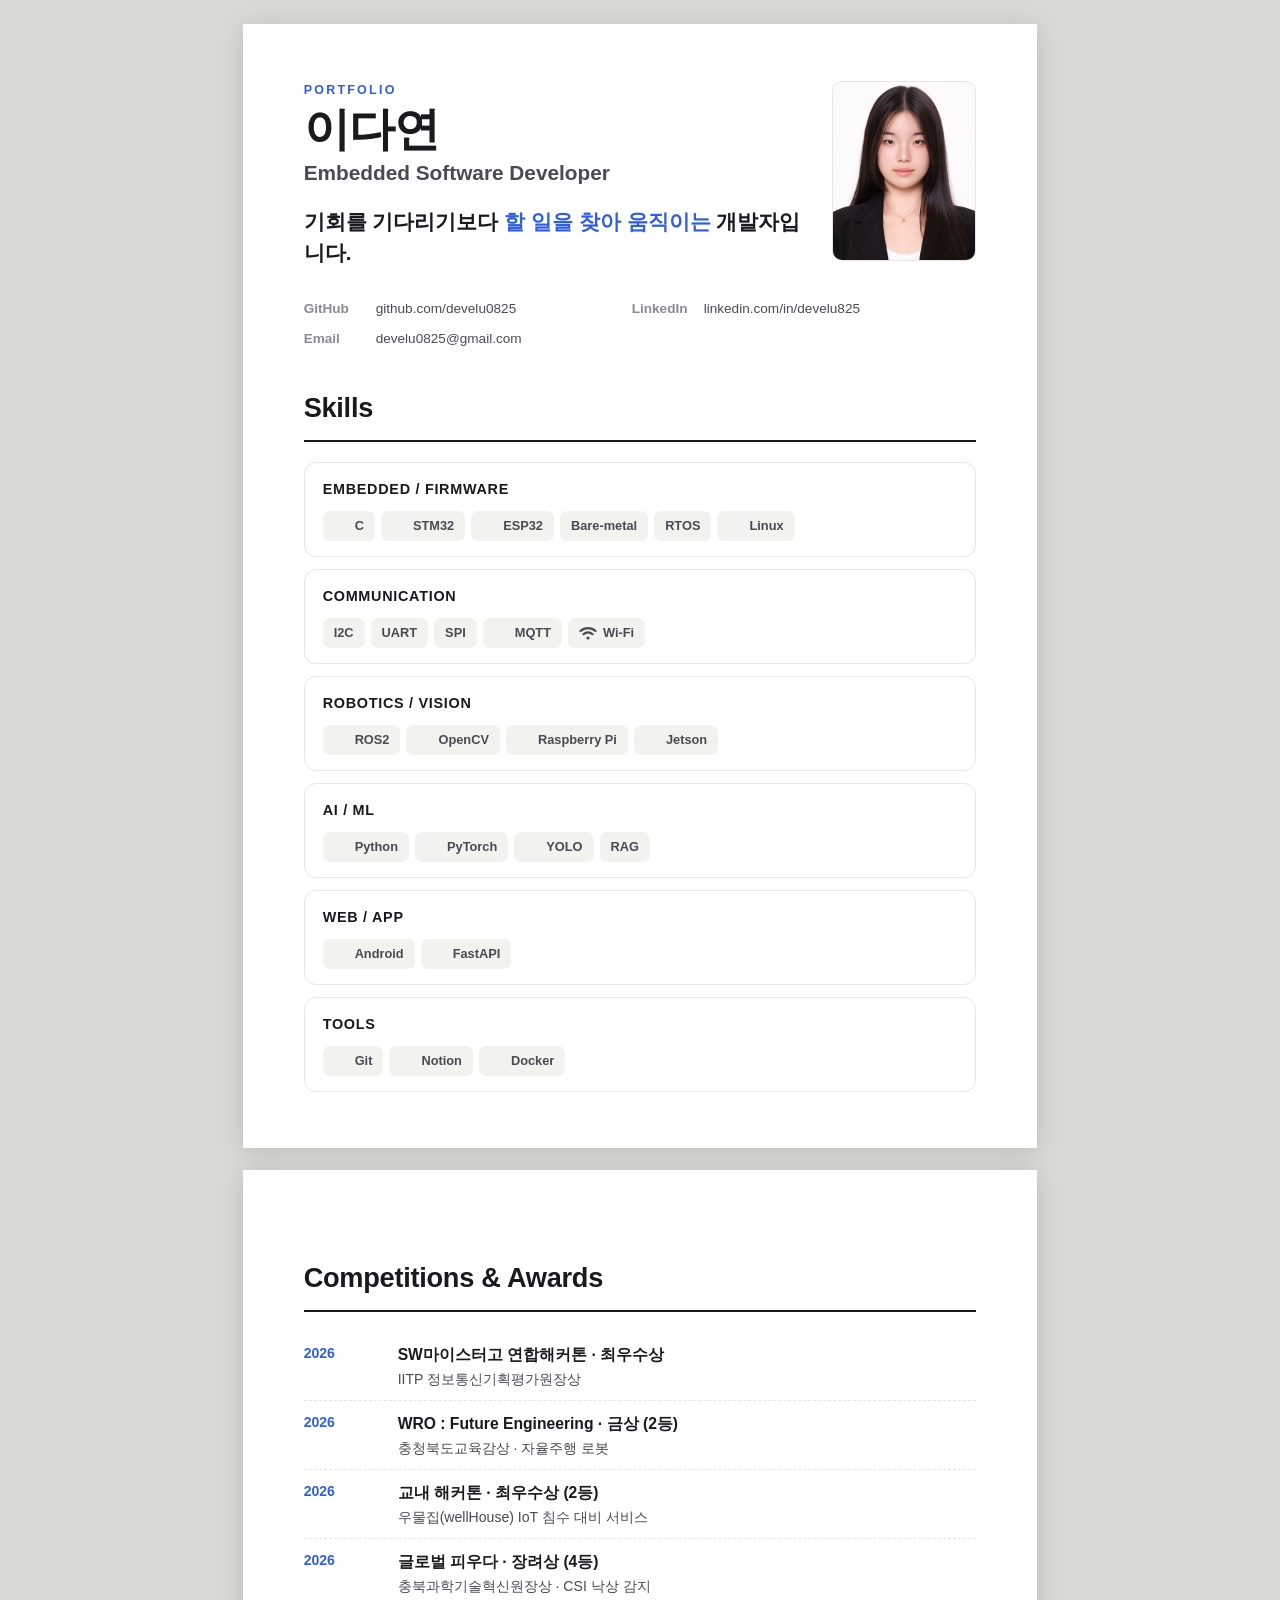
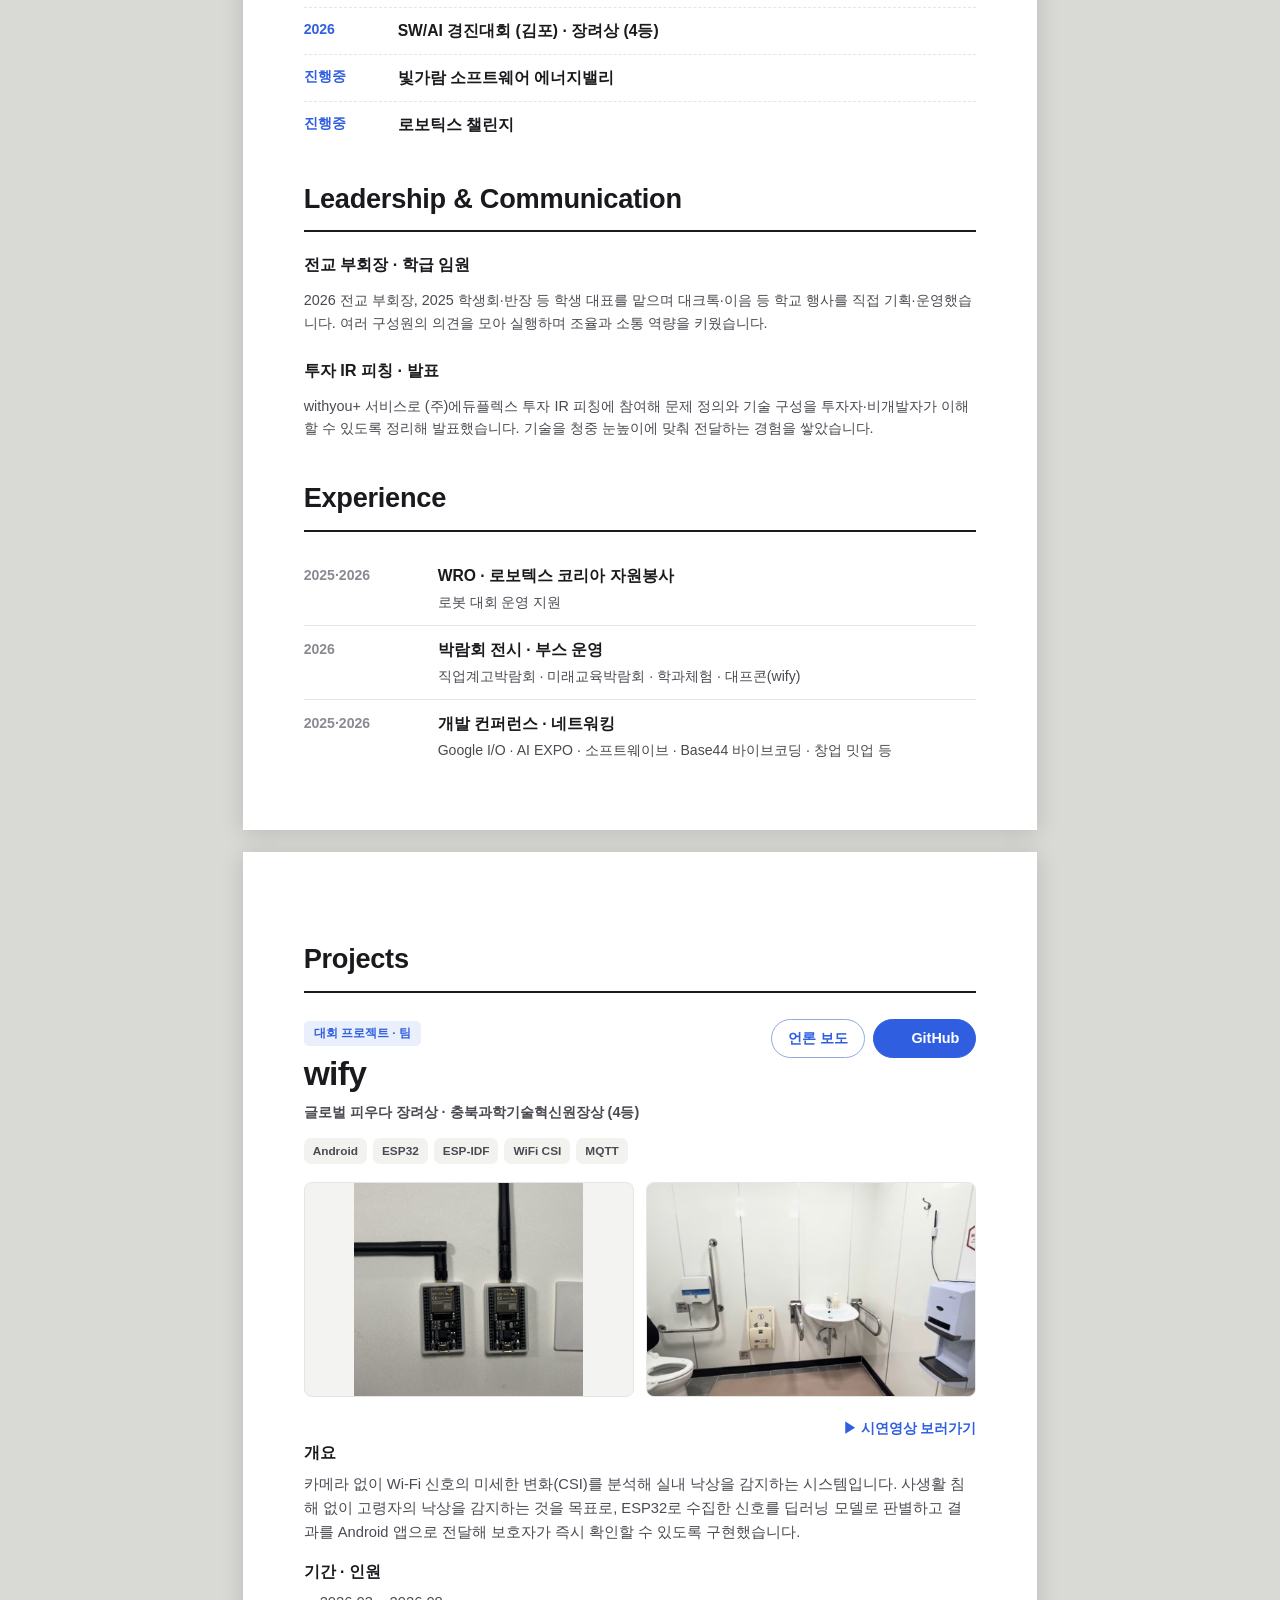
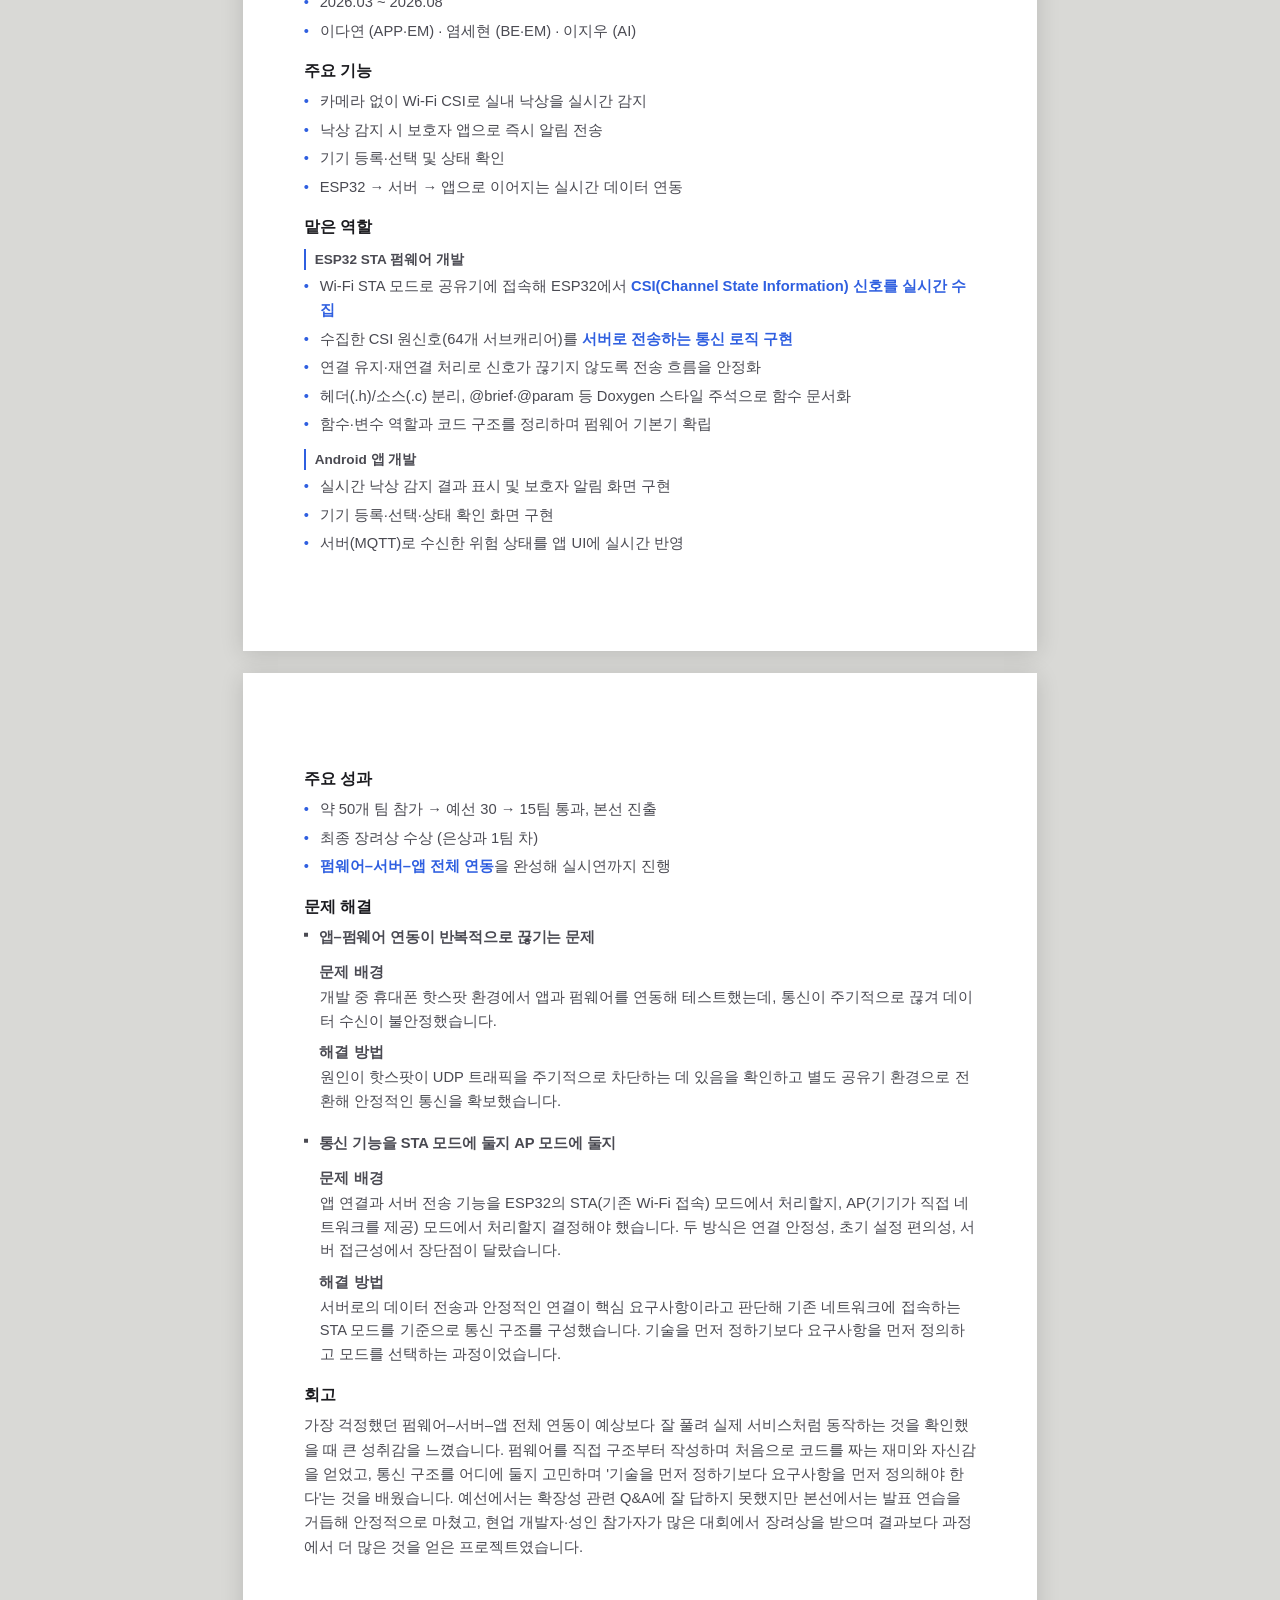
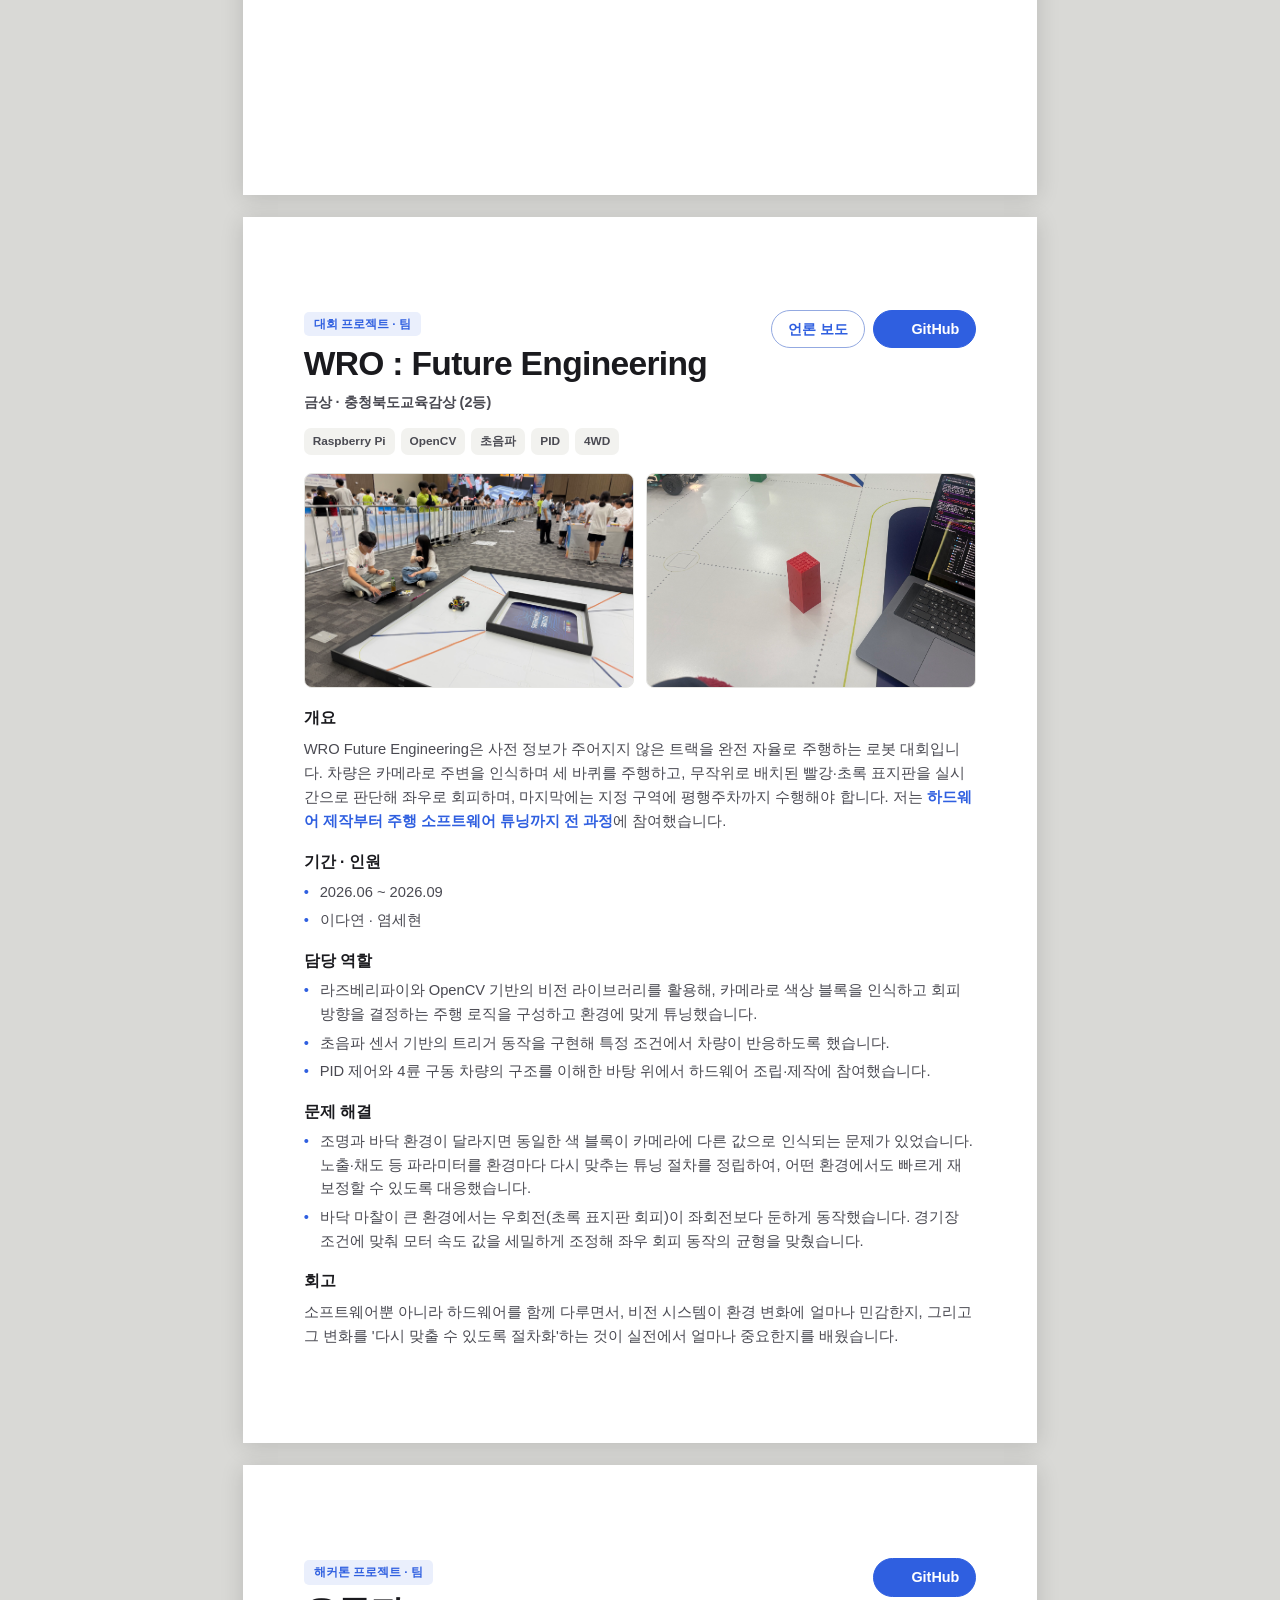
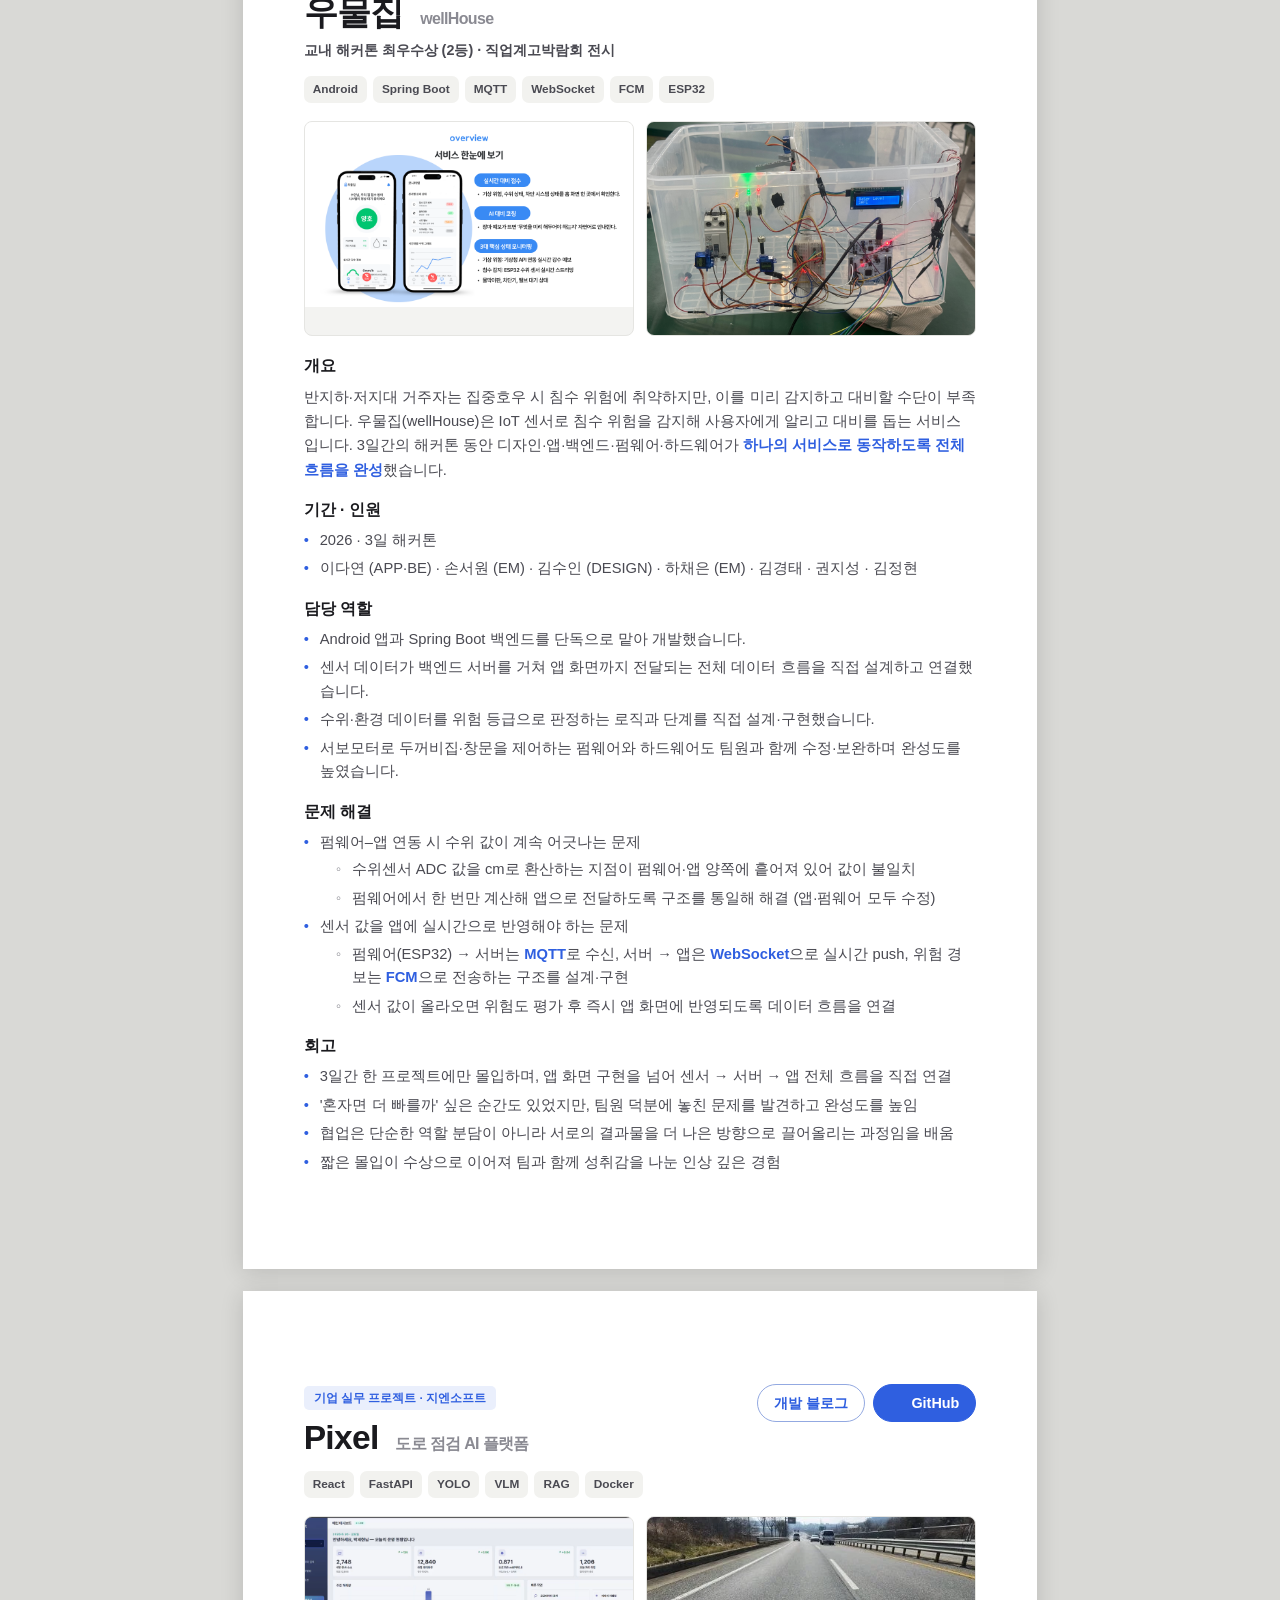
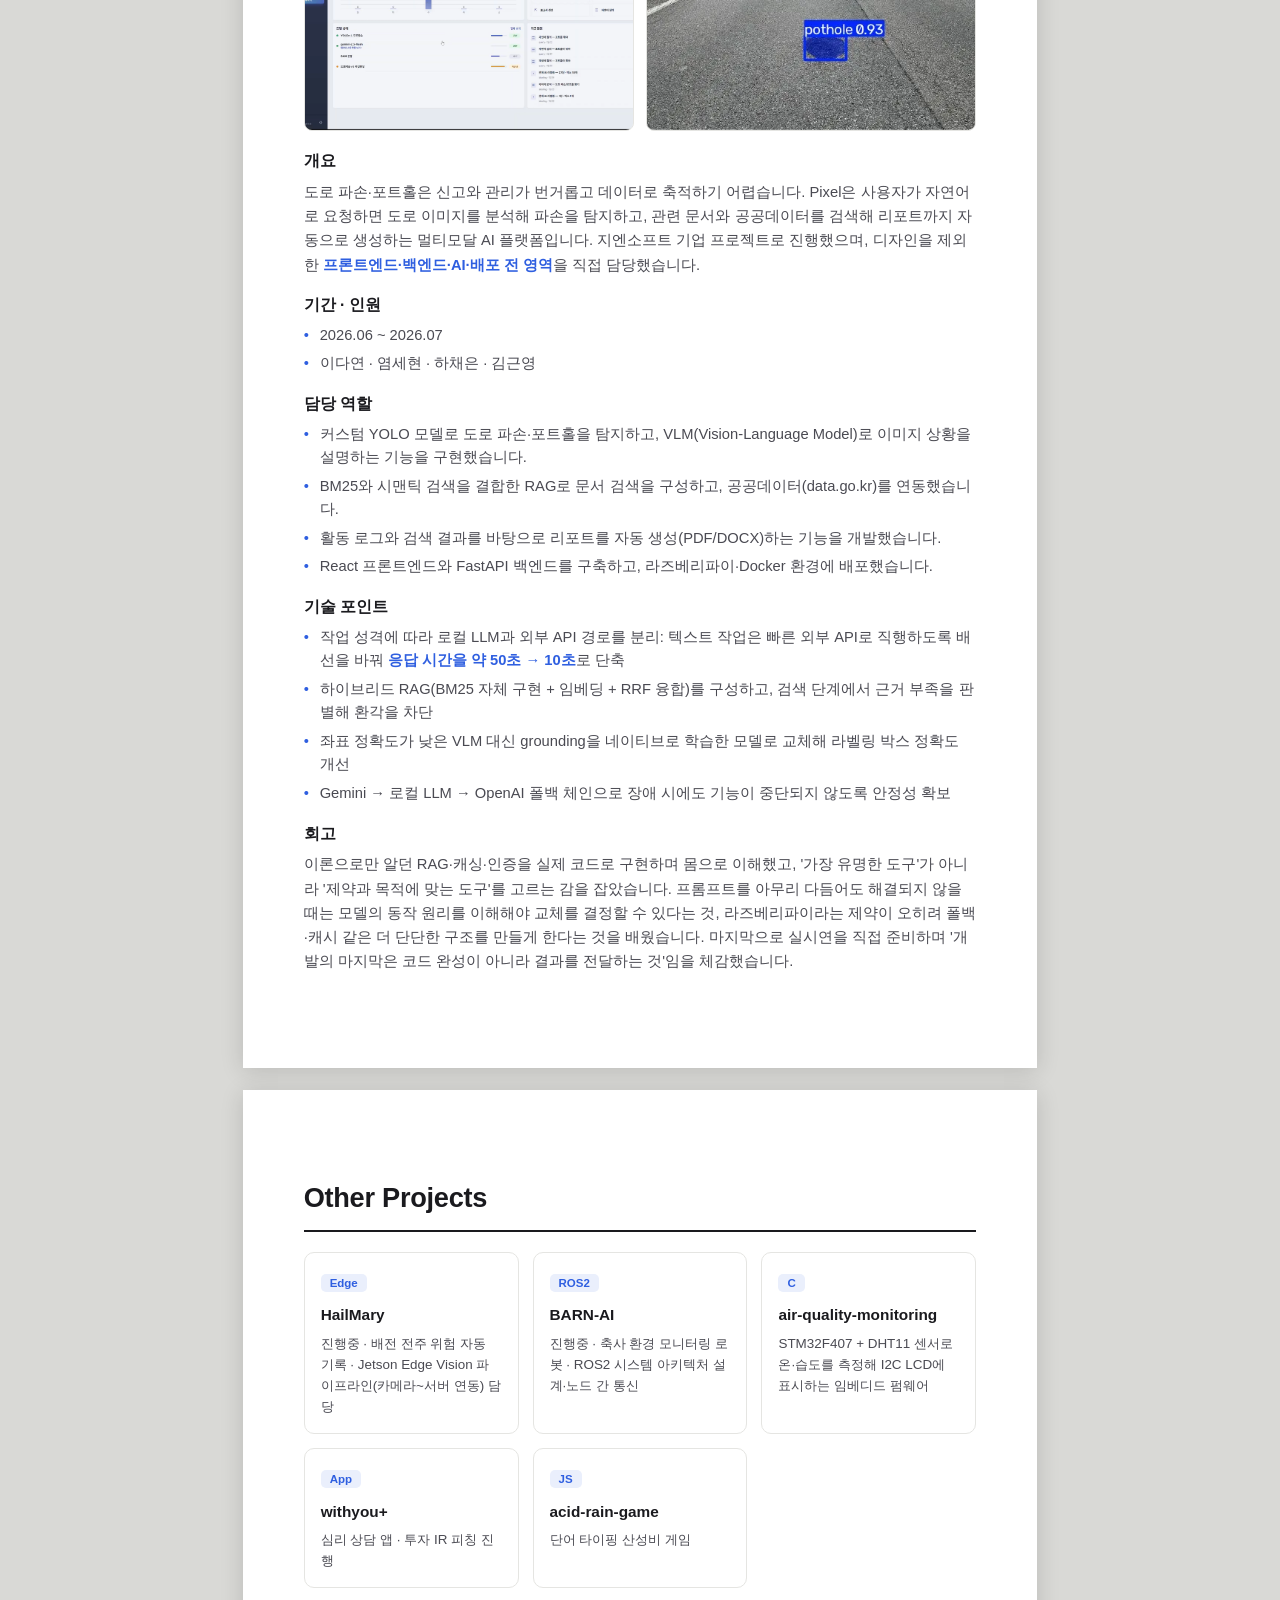
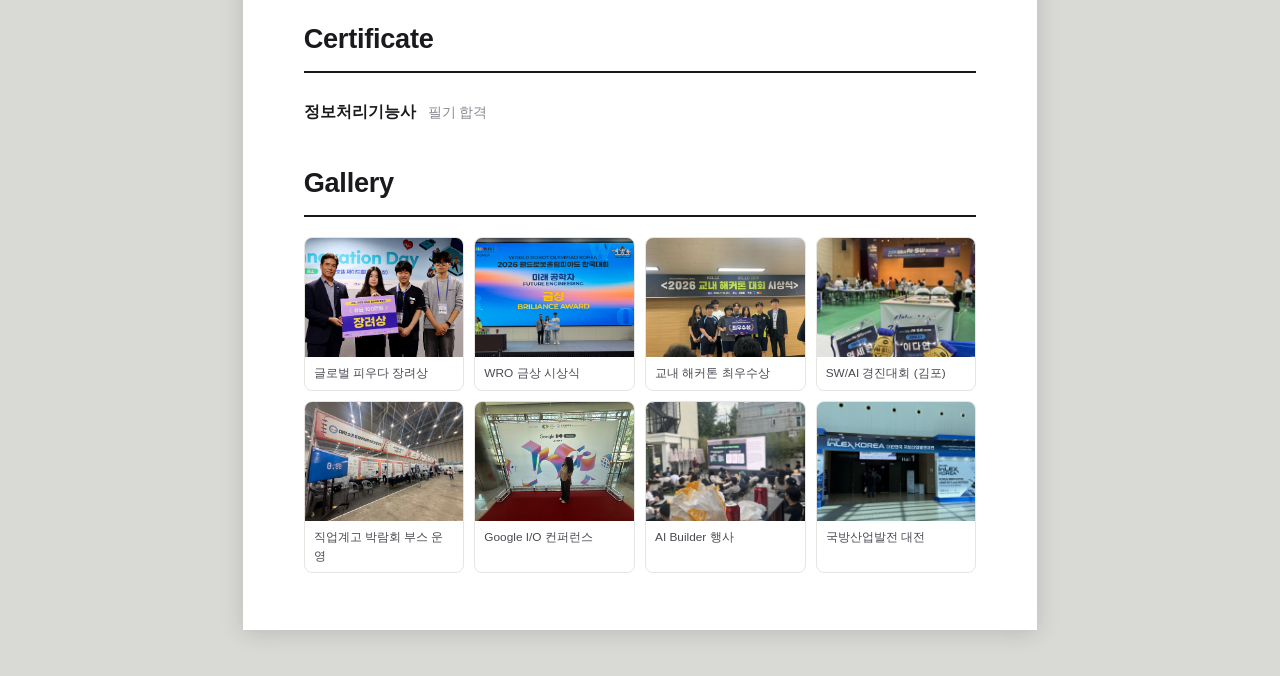
==== index_v1.html @ f58a9c3b "feat: 연합해커톤 최우수상(IITP 원장상) 수상 추가·리더십 2026→2025 순서 정렬 Co-Authored-By: Claude Opus 4.8 (1M context) <n" ====
<!DOCTYPE html>
<html lang="ko">
<head>
  <meta charset="UTF-8" />
  <meta name="viewport" content="width=device-width, initial-scale=1.0" />
  <title>이다연 · Embedded Software Developer</title>
  <meta name="description" content="이다연 포트폴리오 · 임베디드 소프트웨어 개발자" />
  <link rel="preconnect" href="https://fonts.googleapis.com" />
  <link rel="preconnect" href="https://fonts.gstatic.com" crossorigin />
  <link rel="stylesheet" href="https://cdn.jsdelivr.net/gh/orioncactus/pretendard@v1.3.9/dist/web/static/pretendard.css" />
  <link rel="stylesheet" href="assets/style.css" />
</head>
<body>

  <!-- inline icon set (로고 없는 스킬용) -->
  <svg width="0" height="0" style="position:absolute" aria-hidden="true">
    <symbol id="i-chip" viewBox="0 0 24 24">
      <rect x="7" y="7" width="10" height="10" rx="1.5" fill="none" stroke="currentColor" stroke-width="1.6"/>
      <path d="M10 7V4M14 7V4M10 20v-3M14 20v-3M7 10H4M7 14H4M20 10h-3M20 14h-3" stroke="currentColor" stroke-width="1.6" stroke-linecap="round"/>
    </symbol>
    <symbol id="i-wifi" viewBox="3 6 18 15">
      <path d="M4.5 11.5a11 11 0 0 1 15 0M7.5 14.7a6.5 6.5 0 0 1 9 0" fill="none" stroke="currentColor" stroke-width="2.2" stroke-linecap="round"/>
      <circle cx="12" cy="18.5" r="1.6" fill="currentColor"/>
    </symbol>
    <symbol id="i-neural" viewBox="0 0 24 24">
      <circle cx="6" cy="6" r="2" fill="none" stroke="currentColor" stroke-width="1.5"/>
      <circle cx="6" cy="18" r="2" fill="none" stroke="currentColor" stroke-width="1.5"/>
      <circle cx="18" cy="12" r="2" fill="none" stroke="currentColor" stroke-width="1.5"/>
      <path d="M8 6.6 16 11M8 17.4 16 13" stroke="currentColor" stroke-width="1.5"/>
    </symbol>
    <symbol id="i-bus" viewBox="0 0 24 24">
      <path d="M4 8h16M4 12h16M4 16h16" stroke="currentColor" stroke-width="1.6" stroke-linecap="round"/>
      <circle cx="8" cy="8" r="1.4" fill="currentColor"/><circle cx="15" cy="12" r="1.4" fill="currentColor"/><circle cx="11" cy="16" r="1.4" fill="currentColor"/>
    </symbol>
  </svg>

  <!-- ==================== PAGE 1 : 서론 + SKILLS ==================== -->
  <section class="sheet">
    <div class="cover">
      <div class="cover__top">
        <div class="cover__id">
          <p class="head__label">PORTFOLIO</p>
          <h1 class="cover__name">이다연</h1>
          <p class="cover__role">Embedded Software Developer</p>
          <p class="cover__tagline">기회를 기다리기보다 <span class="hl">할 일을 찾아 움직이는</span> 개발자입니다.</p>        </div>
        <div class="cover__photo">
          <img src="gallary/증명사진.jpg?v=2" alt="이다연 프로필 사진" />
        </div>
      </div>
      <ul class="contact">
        <li><span>GitHub</span> <a href="https://github.com/develu0825" target="_blank" rel="noopener">github.com/develu0825</a></li>
        <li><span>LinkedIn</span> <a href="https://www.linkedin.com/in/develu825/" target="_blank" rel="noopener">linkedin.com/in/develu825</a></li>
        <li><span>Email</span> <a href="mailto:develu0825@gmail.com">develu0825@gmail.com</a></li>
      </ul>
    </div>

    <!-- SKILLS -->
    <section class="sec">
      <h2 class="sec__title">Skills</h2>
      <div class="skills">
        <div class="skills__group">
          <h3>Embedded / Firmware</h3>
          <ul class="pills">
            <li><img class="ico" src="https://cdn.simpleicons.org/c/A8B9CC" alt="" />C</li>
            <li><img class="ico" src="https://cdn.simpleicons.org/stmicroelectronics/03234B" alt="" />STM32</li>
            <li><img class="ico" src="https://cdn.simpleicons.org/espressif/E7352C" alt="" />ESP32</li>
            <li>Bare-metal</li>
            <li>RTOS</li>
            <li><img class="ico" src="https://cdn.simpleicons.org/linux/FCC624" alt="" />Linux</li>
          </ul>
        </div>
        <div class="skills__group">
          <h3>Communication</h3>
          <ul class="pills">
            <li>I2C</li>
            <li>UART</li>
            <li>SPI</li>
            <li><img class="ico" src="https://cdn.simpleicons.org/mqtt/660066" alt="" />MQTT</li>
            <li><svg class="ico ico--g"><use href="#i-wifi"/></svg>Wi-Fi</li>
          </ul>
        </div>
        <div class="skills__group">
          <h3>Robotics / Vision</h3>
          <ul class="pills">
            <li><img class="ico" src="https://cdn.simpleicons.org/ros/22314E" alt="" />ROS2</li>
            <li><img class="ico" src="https://cdn.simpleicons.org/opencv/5C3EE8" alt="" />OpenCV</li>
            <li><img class="ico" src="https://cdn.simpleicons.org/raspberrypi/A22846" alt="" />Raspberry Pi</li>
            <li><img class="ico" src="https://cdn.simpleicons.org/nvidia/76B900" alt="" />Jetson</li>
          </ul>
        </div>
        <div class="skills__group">
          <h3>AI / ML</h3>
          <ul class="pills">
            <li><img class="ico" src="https://cdn.simpleicons.org/python/3776AB" alt="" />Python</li>
            <li><img class="ico" src="https://cdn.simpleicons.org/pytorch/EE4C2C" alt="" />PyTorch</li>
            <li><img class="ico" src="https://cdn.simpleicons.org/ultralytics/111F68" alt="" />YOLO</li>
            <li>RAG</li>
          </ul>
        </div>
        <div class="skills__group">
          <h3>Web / App</h3>
          <ul class="pills">
            <li><img class="ico" src="https://cdn.simpleicons.org/android/3DDC84" alt="" />Android</li>
            <li><img class="ico" src="https://cdn.simpleicons.org/fastapi/009688" alt="" />FastAPI</li>
          </ul>
        </div>
        <div class="skills__group">
          <h3>Tools</h3>
          <ul class="pills">
            <li><img class="ico" src="https://cdn.simpleicons.org/git/F05032" alt="" />Git</li>
            <li><img class="ico" src="https://cdn.simpleicons.org/notion/000000" alt="" />Notion</li>
            <li><img class="ico" src="https://cdn.simpleicons.org/docker/2496ED" alt="" />Docker</li>
          </ul>
        </div>
      </div>
    </section>
  </section>

  <!-- ==================== PAGE 2 : 수상 · 리더십 · 경력 ==================== -->
  <section class="sheet">
    <section class="sec">
      <h2 class="sec__title">Competitions &amp; Awards</h2>
      <ul class="tl">
        <li><span class="tl__date">2026</span><div><b>SW마이스터고 연합해커톤 · 최우수상</b><p>IITP 정보통신기획평가원장상</p></div></li>
        <li><span class="tl__date">2026</span><div><b>WRO : Future Engineering · 금상 (2등)</b><p>충청북도교육감상 · 자율주행 로봇</p></div></li>
        <li><span class="tl__date">2026</span><div><b>교내 해커톤 · 최우수상 (2등)</b><p>우물집(wellHouse) IoT 침수 대비 서비스</p></div></li>
        <li><span class="tl__date">2026</span><div><b>글로벌 피우다 · 장려상 (4등)</b><p>충북과학기술혁신원장상 · CSI 낙상 감지</p></div></li>
        <li><span class="tl__date">2026</span><div><b>SW/AI 경진대회 (김포) · 장려상 (4등)</b></div></li>        <li><span class="tl__date">진행중</span><div><b>빛가람 소프트웨어 에너지밸리</b></div></li>
        <li><span class="tl__date">진행중</span><div><b>로보틱스 챌린지</b></div></li>
      </ul>
    </section>

    <section class="sec">
      <h2 class="sec__title">Leadership &amp; Communication</h2>
      <div class="star-list">
        <article class="star">
          <h3>전교 부회장 · 학급 임원</h3>
          <p>2026 전교 부회장, 2025 학생회·반장 등 학생 대표를 맡으며 대크톡·이음 등 학교 행사를 직접 기획·운영했습니다. 여러 구성원의 의견을 모아 실행하며 조율과 소통 역량을 키웠습니다.</p>
        </article>
        <article class="star">
          <h3>투자 IR 피칭 · 발표</h3>
          <p>withyou+ 서비스로 (주)에듀플렉스 투자 IR 피칭에 참여해 문제 정의와 기술 구성을 투자자·비개발자가 이해할 수 있도록 정리해 발표했습니다. 기술을 청중 눈높이에 맞춰 전달하는 경험을 쌓았습니다.</p>
        </article>
      </div>
    </section>

    <section class="sec">
      <h2 class="sec__title">Experience</h2>
      <ul class="exp-list">
        <li><span class="exp__when">2025·2026</span><div><b>WRO · 로보텍스 코리아 자원봉사</b><p>로봇 대회 운영 지원</p></div></li>
        <li><span class="exp__when">2026</span><div><b>박람회 전시 · 부스 운영</b><p>직업계고박람회 · 미래교육박람회 · 학과체험 · 대프콘(wify)</p></div></li>
        <li><span class="exp__when">2025·2026</span><div><b>개발 컨퍼런스 · 네트워킹</b><p>Google I/O · AI EXPO · 소프트웨이브 · Base44 바이브코딩 · 창업 밋업 등</p></div></li>
      </ul>
    </section>
  </section>

  <!-- ==================== PAGE 3 : 피우다 ==================== -->
  <section class="sheet">
    <section class="sec">
      <h2 class="sec__title">Projects</h2>

      <!-- PROJECT 1: 피우다 -->
      <article class="proj">
        <div class="proj__head">
          <p class="proj__badge">대회 프로젝트 · 팀</p>
          <h3 class="proj__title">wify</h3>
          <p class="proj__award">글로벌 피우다 장려상 · 충북과학기술혁신원장상 (4등)</p>
          <ul class="pills pills--sm"><li>Android</li><li>ESP32</li><li>ESP-IDF</li><li>WiFi CSI</li><li>MQTT</li></ul>
          <div class="proj__btns">
            <a class="btn-link" href="https://www.etnews.com/20260820000407" target="_blank" rel="noopener">언론 보도</a>
            <a class="btn-link btn-link--fill" href="https://github.com/Wave-based-Intelligent-Fall-Identifier" target="_blank" rel="noopener"><img class="ico" src="https://cdn.simpleicons.org/github/ffffff" alt="" />GitHub</a>
          </div>
        </div>
        <div class="proj__shots">
          <span class="shot shot--blur" style="--bg: url('gallary/wify.jpg')"><img src="gallary/wify.jpg" alt="wify 센싱 보드" style="object-fit: contain; object-position: 50% 100%;" /></span>
          <span class="shot"><img src="gallary/피우다_기기설치.png" alt="wify 기기 설치" /></span>
        </div>
        <p class="demo-link"><a href="https://www.youtube.com/watch?v=b4oFeqqJiIM" target="_blank" rel="noopener">▶ 시연영상 보러가기</a></p>
        <div class="proj__body">
          <div class="proj__row"><h4>개요</h4><p>카메라 없이 Wi-Fi 신호의 미세한 변화(CSI)를 분석해 실내 낙상을 감지하는 시스템입니다. 사생활 침해 없이 고령자의 낙상을 감지하는 것을 목표로, ESP32로 수집한 신호를 딥러닝 모델로 판별하고 결과를 Android 앱으로 전달해 보호자가 즉시 확인할 수 있도록 구현했습니다.</p></div>
          <div class="proj__row"><h4>기간 · 인원</h4>
            <ul>
              <li>2026.03 ~ 2026.08</li>
              <li>이다연 (APP·EM) · 염세현 (BE·EM) · 이지우 (AI)</li>
            </ul>
          </div>
          <div class="proj__row"><h4>주요 기능</h4>
            <ul>
              <li>카메라 없이 Wi-Fi CSI로 실내 낙상을 실시간 감지</li>
              <li>낙상 감지 시 보호자 앱으로 즉시 알림 전송</li>
              <li>기기 등록·선택 및 상태 확인</li>
              <li>ESP32 → 서버 → 앱으로 이어지는 실시간 데이터 연동</li>
            </ul>
          </div>
          <div class="proj__row"><h4>맡은 역할</h4>
            <div class="role-group">
              <span class="role-group__h">ESP32 STA 펌웨어 개발</span>
              <ul>
                <li>Wi-Fi STA 모드로 공유기에 접속해 ESP32에서 <span class="hl">CSI(Channel State Information) 신호를 실시간 수집</span></li>
                <li>수집한 CSI 원신호(64개 서브캐리어)를 <span class="hl">서버로 전송하는 통신 로직 구현</span></li>
                <li>연결 유지·재연결 처리로 신호가 끊기지 않도록 전송 흐름을 안정화</li>
                <li>헤더(.h)/소스(.c) 분리, @brief·@param 등 Doxygen 스타일 주석으로 함수 문서화</li>
                <li>함수·변수 역할과 코드 구조를 정리하며 펌웨어 기본기 확립</li>
              </ul>
            </div>
            <div class="role-group">
              <span class="role-group__h">Android 앱 개발</span>
              <ul>
                <li>실시간 낙상 감지 결과 표시 및 보호자 알림 화면 구현</li>
                <li>기기 등록·선택·상태 확인 화면 구현</li>
                <li>서버(MQTT)로 수신한 위험 상태를 앱 UI에 실시간 반영</li>
              </ul>
            </div>
          </div>
        </div>
      </article>
    </section>
  </section>

  <!-- ==================== PAGE 3 : 피우다 (이어서) ==================== -->
  <section class="sheet">
    <section class="sec">
      <article class="proj">
        <div class="proj__body">
          <div class="proj__row"><h4>주요 성과</h4>
            <ul>
              <li>약 50개 팀 참가 → 예선 30 → 15팀 통과, 본선 진출</li>
              <li>최종 장려상 수상 (은상과 1팀 차)</li>
              <li><span class="hl">펌웨어–서버–앱 전체 연동</span>을 완성해 실시연까지 진행</li>
            </ul>
          </div>
          <div class="proj__row"><h4>문제 해결</h4>
            <div class="ts">
              <p class="ts__title">앱–펌웨어 연동이 반복적으로 끊기는 문제</p>
              <p class="ts__label">문제 배경</p>
              <p>개발 중 휴대폰 핫스팟 환경에서 앱과 펌웨어를 연동해 테스트했는데, 통신이 주기적으로 끊겨 데이터 수신이 불안정했습니다.</p>
              <p class="ts__label">해결 방법</p>
              <p>원인이 핫스팟이 UDP 트래픽을 주기적으로 차단하는 데 있음을 확인하고 별도 공유기 환경으로 전환해 안정적인 통신을 확보했습니다.</p>
            </div>
            <div class="ts">
              <p class="ts__title">통신 기능을 STA 모드에 둘지 AP 모드에 둘지</p>
              <p class="ts__label">문제 배경</p>
              <p>앱 연결과 서버 전송 기능을 ESP32의 STA(기존 Wi-Fi 접속) 모드에서 처리할지, AP(기기가 직접 네트워크를 제공) 모드에서 처리할지 결정해야 했습니다. 두 방식은 연결 안정성, 초기 설정 편의성, 서버 접근성에서 장단점이 달랐습니다.</p>
              <p class="ts__label">해결 방법</p>
              <p>서버로의 데이터 전송과 안정적인 연결이 핵심 요구사항이라고 판단해 기존 네트워크에 접속하는 STA 모드를 기준으로 통신 구조를 구성했습니다. 기술을 먼저 정하기보다 요구사항을 먼저 정의하고 모드를 선택하는 과정이었습니다.</p>
            </div>
          </div>
          <div class="proj__row"><h4>회고</h4><p>가장 걱정했던 펌웨어–서버–앱 전체 연동이 예상보다 잘 풀려 실제 서비스처럼 동작하는 것을 확인했을 때 큰 성취감을 느꼈습니다. 펌웨어를 직접 구조부터 작성하며 처음으로 코드를 짜는 재미와 자신감을 얻었고, 통신 구조를 어디에 둘지 고민하며 '기술을 먼저 정하기보다 요구사항을 먼저 정의해야 한다'는 것을 배웠습니다. 예선에서는 확장성 관련 Q&amp;A에 잘 답하지 못했지만 본선에서는 발표 연습을 거듭해 안정적으로 마쳤고, 현업 개발자·성인 참가자가 많은 대회에서 장려상을 받으며 결과보다 과정에서 더 많은 것을 얻은 프로젝트였습니다.</p></div>
        </div>
      </article>
    </section>
  </section>

  <!-- ==================== PAGE 3 : WRO ==================== -->
  <section class="sheet">
    <section class="sec">
<!-- PROJECT 2: WRO -->
      <article class="proj">
        <div class="proj__head">
          <p class="proj__badge">대회 프로젝트 · 팀</p>
          <h3 class="proj__title">WRO : Future Engineering</h3>
          <p class="proj__award">금상 · 충청북도교육감상 (2등)</p>
          <ul class="pills pills--sm"><li>Raspberry Pi</li><li>OpenCV</li><li>초음파</li><li>PID</li><li>4WD</li></ul>
          <div class="proj__btns">
            <a class="btn-link" href="https://www.irobotnews.com/news/articleView.html?idxno=47863" target="_blank" rel="noopener">언론 보도</a>
            <a class="btn-link btn-link--fill" href="https://github.com/DSM-Nonamed-WRO/WRO-Rasp-EM-Code" target="_blank" rel="noopener"><img class="ico" src="https://cdn.simpleicons.org/github/ffffff" alt="" />GitHub</a>
          </div>
        </div>
        <div class="proj__shots">
          <span class="shot"><img src="gallary/wro_활동사진3.jpg" alt="WRO 활동" style="object-position: 50% 65%;" /></span>
          <span class="shot"><img src="gallary/WRO_준비사진.jpg" alt="WRO 대회 준비" style="object-position: 50% 80%;" /></span>
        </div>
        <div class="proj__body">
          <div class="proj__row"><h4>개요</h4><p>WRO Future Engineering은 사전 정보가 주어지지 않은 트랙을 완전 자율로 주행하는 로봇 대회입니다. 차량은 카메라로 주변을 인식하며 세 바퀴를 주행하고, 무작위로 배치된 빨강·초록 표지판을 실시간으로 판단해 좌우로 회피하며, 마지막에는 지정 구역에 평행주차까지 수행해야 합니다. 저는 <span class="hl">하드웨어 제작부터 주행 소프트웨어 튜닝까지 전 과정</span>에 참여했습니다.</p></div>
          <div class="proj__row"><h4>기간 · 인원</h4>
            <ul>
              <li>2026.06 ~ 2026.09</li>
              <li>이다연 · 염세현</li>
            </ul>
          </div>
          <div class="proj__row"><h4>담당 역할</h4>
            <ul>
              <li>라즈베리파이와 OpenCV 기반의 비전 라이브러리를 활용해, 카메라로 색상 블록을 인식하고 회피 방향을 결정하는 주행 로직을 구성하고 환경에 맞게 튜닝했습니다.</li>
              <li>초음파 센서 기반의 트리거 동작을 구현해 특정 조건에서 차량이 반응하도록 했습니다.</li>
              <li>PID 제어와 4륜 구동 차량의 구조를 이해한 바탕 위에서 하드웨어 조립·제작에 참여했습니다.</li>
            </ul>
          </div>
          <div class="proj__row"><h4>문제 해결</h4>
            <ul>
              <li>조명과 바닥 환경이 달라지면 동일한 색 블록이 카메라에 다른 값으로 인식되는 문제가 있었습니다. 노출·채도 등 파라미터를 환경마다 다시 맞추는 튜닝 절차를 정립하여, 어떤 환경에서도 빠르게 재보정할 수 있도록 대응했습니다.</li>
              <li>바닥 마찰이 큰 환경에서는 우회전(초록 표지판 회피)이 좌회전보다 둔하게 동작했습니다. 경기장 조건에 맞춰 모터 속도 값을 세밀하게 조정해 좌우 회피 동작의 균형을 맞췄습니다.</li>
            </ul>
          </div>
          <div class="proj__row"><h4>회고</h4><p>소프트웨어뿐 아니라 하드웨어를 함께 다루면서, 비전 시스템이 환경 변화에 얼마나 민감한지, 그리고 그 변화를 '다시 맞출 수 있도록 절차화'하는 것이 실전에서 얼마나 중요한지를 배웠습니다.</p></div>
        </div>
      </article>
    </section>
  </section>

  <!-- ==================== PAGE 3 : PROJECTS (3-4) ==================== -->
  <section class="sheet">
    <section class="sec">
<!-- PROJECT 3: 우물집 -->
      <article class="proj">
        <div class="proj__head">
          <p class="proj__badge">해커톤 프로젝트 · 팀</p>
          <h3 class="proj__title">우물집 <span>wellHouse</span></h3>
          <p class="proj__award">교내 해커톤 최우수상 (2등) · 직업계고박람회 전시</p>
          <ul class="pills pills--sm"><li>Android</li><li>Spring Boot</li><li>MQTT</li><li>WebSocket</li><li>FCM</li><li>ESP32</li></ul>
          <div class="proj__btns">
            <a class="btn-link btn-link--fill" href="https://github.com/dsm-team-11" target="_blank" rel="noopener"><img class="ico" src="https://cdn.simpleicons.org/github/ffffff" alt="" />GitHub</a>
          </div>
        </div>
        <div class="proj__shots">
          <span class="shot shot--blur" style="--bg: url('gallary/우물집_overview.png')"><img src="gallary/우물집_overview.png" alt="우물집 서비스 개요" style="object-fit: contain;" /></span>
          <span class="shot"><img src="gallary/우물집_하드웨어 외관.jpg" alt="우물집 하드웨어 외관" style="object-position: 50% 62%;" /></span>
        </div>
        <div class="proj__body">
          <div class="proj__row"><h4>개요</h4><p>반지하·저지대 거주자는 집중호우 시 침수 위험에 취약하지만, 이를 미리 감지하고 대비할 수단이 부족합니다. 우물집(wellHouse)은 IoT 센서로 침수 위험을 감지해 사용자에게 알리고 대비를 돕는 서비스입니다. 3일간의 해커톤 동안 디자인·앱·백엔드·펌웨어·하드웨어가 <span class="hl">하나의 서비스로 동작하도록 전체 흐름을 완성</span>했습니다.</p></div>
          <div class="proj__row"><h4>기간 · 인원</h4>
            <ul>
              <li>2026 · 3일 해커톤</li>
              <li>이다연 (APP·BE) · 손서원 (EM) · 김수인 (DESIGN) · 하채은 (EM) · 김경태 · 권지성 · 김정현</li>
            </ul>
          </div>
          <div class="proj__row"><h4>담당 역할</h4>
            <ul>
              <li>Android 앱과 Spring Boot 백엔드를 단독으로 맡아 개발했습니다.</li>
              <li>센서 데이터가 백엔드 서버를 거쳐 앱 화면까지 전달되는 전체 데이터 흐름을 직접 설계하고 연결했습니다.</li>
              <li>수위·환경 데이터를 위험 등급으로 판정하는 로직과 단계를 직접 설계·구현했습니다.</li>
              <li>서보모터로 두꺼비집·창문을 제어하는 펌웨어와 하드웨어도 팀원과 함께 수정·보완하며 완성도를 높였습니다.</li>
            </ul>
          </div>
          <div class="proj__row"><h4>문제 해결</h4>
            <ul>
              <li>펌웨어–앱 연동 시 수위 값이 계속 어긋나는 문제
                <ul>
                  <li>수위센서 ADC 값을 cm로 환산하는 지점이 펌웨어·앱 양쪽에 흩어져 있어 값이 불일치</li>
                  <li>펌웨어에서 한 번만 계산해 앱으로 전달하도록 구조를 통일해 해결 (앱·펌웨어 모두 수정)</li>
                </ul>
              </li>
              <li>센서 값을 앱에 실시간으로 반영해야 하는 문제
                <ul>
                  <li>펌웨어(ESP32) → 서버는 <span class="hl">MQTT</span>로 수신, 서버 → 앱은 <span class="hl">WebSocket</span>으로 실시간 push, 위험 경보는 <span class="hl">FCM</span>으로 전송하는 구조를 설계·구현</li>
                  <li>센서 값이 올라오면 위험도 평가 후 즉시 앱 화면에 반영되도록 데이터 흐름을 연결</li>
                </ul>
              </li>
            </ul>
          </div>
          <div class="proj__row"><h4>회고</h4>
            <ul>
              <li>3일간 한 프로젝트에만 몰입하며, 앱 화면 구현을 넘어 센서 → 서버 → 앱 전체 흐름을 직접 연결</li>
              <li>'혼자면 더 빠를까' 싶은 순간도 있었지만, 팀원 덕분에 놓친 문제를 발견하고 완성도를 높임</li>
              <li>협업은 단순한 역할 분담이 아니라 서로의 결과물을 더 나은 방향으로 끌어올리는 과정임을 배움</li>
              <li>짧은 몰입이 수상으로 이어져 팀과 함께 성취감을 나눈 인상 깊은 경험</li>
            </ul>
          </div>
        </div>
      </article>
    </section>
  </section>

  <!-- ==================== PAGE 5 : Pixel ==================== -->
  <section class="sheet">
    <section class="sec">
<!-- PROJECT 4: Pixel / ABC -->
      <article class="proj">
        <div class="proj__head">
          <p class="proj__badge">기업 실무 프로젝트 · 지엔소프트</p>
          <h3 class="proj__title">Pixel <span>도로 점검 AI 플랫폼</span></h3>
          <ul class="pills pills--sm"><li>React</li><li>FastAPI</li><li>YOLO</li><li>VLM</li><li>RAG</li><li>Docker</li></ul>
          <div class="proj__btns">
            <a class="btn-link" href="https://abc-technote.tistory.com/" target="_blank" rel="noopener">개발 블로그</a>
            <a class="btn-link btn-link--fill" href="https://github.com/DSM-Pixel/llm-job-support" target="_blank" rel="noopener"><img class="ico" src="https://cdn.simpleicons.org/github/ffffff" alt="" />GitHub</a>
          </div>
        </div>
        <div class="proj__shots">
          <span class="shot"><img src="gallary/pixel_웹시연사진.png" alt="Pixel 웹 시연" /></span>
          <span class="shot"><img src="gallary/pixel_포트홀 감지.webp" alt="Pixel 포트홀 감지" /></span>
        </div>
        <div class="proj__body">
          <div class="proj__row"><h4>개요</h4><p>도로 파손·포트홀은 신고와 관리가 번거롭고 데이터로 축적하기 어렵습니다. Pixel은 사용자가 자연어로 요청하면 도로 이미지를 분석해 파손을 탐지하고, 관련 문서와 공공데이터를 검색해 리포트까지 자동으로 생성하는 멀티모달 AI 플랫폼입니다. 지엔소프트 기업 프로젝트로 진행했으며, 디자인을 제외한 <span class="hl">프론트엔드·백엔드·AI·배포 전 영역</span>을 직접 담당했습니다.</p></div>
          <div class="proj__row"><h4>기간 · 인원</h4>
            <ul>
              <li>2026.06 ~ 2026.07</li>
              <li>이다연 · 염세현 · 하채은 · 김근영</li>
            </ul>
          </div>
          <div class="proj__row"><h4>담당 역할</h4>
            <ul>
              <li>커스텀 YOLO 모델로 도로 파손·포트홀을 탐지하고, VLM(Vision-Language Model)로 이미지 상황을 설명하는 기능을 구현했습니다.</li>
              <li>BM25와 시맨틱 검색을 결합한 RAG로 문서 검색을 구성하고, 공공데이터(data.go.kr)를 연동했습니다.</li>
              <li>활동 로그와 검색 결과를 바탕으로 리포트를 자동 생성(PDF/DOCX)하는 기능을 개발했습니다.</li>
              <li>React 프론트엔드와 FastAPI 백엔드를 구축하고, 라즈베리파이·Docker 환경에 배포했습니다.</li>
            </ul>
          </div>
          <div class="proj__row"><h4>기술 포인트</h4>
            <ul>
              <li>작업 성격에 따라 로컬 LLM과 외부 API 경로를 분리: 텍스트 작업은 빠른 외부 API로 직행하도록 배선을 바꿔 <span class="hl">응답 시간을 약 50초 → 10초</span>로 단축</li>
              <li>하이브리드 RAG(BM25 자체 구현 + 임베딩 + RRF 융합)를 구성하고, 검색 단계에서 근거 부족을 판별해 환각을 차단</li>
              <li>좌표 정확도가 낮은 VLM 대신 grounding을 네이티브로 학습한 모델로 교체해 라벨링 박스 정확도 개선</li>
              <li>Gemini → 로컬 LLM → OpenAI 폴백 체인으로 장애 시에도 기능이 중단되지 않도록 안정성 확보</li>
            </ul>
          </div>
          <div class="proj__row"><h4>회고</h4><p>이론으로만 알던 RAG·캐싱·인증을 실제 코드로 구현하며 몸으로 이해했고, '가장 유명한 도구'가 아니라 '제약과 목적에 맞는 도구'를 고르는 감을 잡았습니다. 프롬프트를 아무리 다듬어도 해결되지 않을 때는 모델의 동작 원리를 이해해야 교체를 결정할 수 있다는 것, 라즈베리파이라는 제약이 오히려 폴백·캐시 같은 더 단단한 구조를 만들게 한다는 것을 배웠습니다. 마지막으로 실시연을 직접 준비하며 '개발의 마지막은 코드 완성이 아니라 결과를 전달하는 것'임을 체감했습니다.</p></div>
        </div>
      </article>
    </section>
  </section>

  <!-- ==================== PAGE : OTHER + CERTIFICATE + GALLERY ==================== -->
  <section class="sheet">
    <section class="sec">
      <h2 class="sec__title">Other Projects</h2>
      <div class="mini-grid">
        <a class="mini" href="https://github.com/DSM-Hail-mary" target="_blank" rel="noopener">
          <span class="mini__lang">Edge</span>
          <h3>HailMary</h3>
          <p>진행중 · 배전 전주 위험 자동 기록 · Jetson Edge Vision 파이프라인(카메라~서버 연동) 담당</p>
        </a>
        <a class="mini" href="https://github.com/DSM-BARN-AI" target="_blank" rel="noopener">
          <span class="mini__lang">ROS2</span>
          <h3>BARN-AI</h3>
          <p>진행중 · 축사 환경 모니터링 로봇 · ROS2 시스템 아키텍처 설계·노드 간 통신</p>
        </a>
        <a class="mini" href="https://github.com/develu0825/air-quality-monitoring" target="_blank" rel="noopener">
          <span class="mini__lang">C</span>
          <h3>air-quality-monitoring</h3>
          <p>STM32F407 + DHT11 센서로 온·습도를 측정해 I2C LCD에 표시하는 임베디드 펌웨어</p>
        </a>
        <a class="mini" href="https://github.com/Withyou-app" target="_blank" rel="noopener">
          <span class="mini__lang">App</span>
          <h3>withyou+</h3>
          <p>심리 상담 앱 · 투자 IR 피칭 진행</p>
        </a>
        <a class="mini" href="https://github.com/develu0825/acid-rain-game_JP" target="_blank" rel="noopener">
          <span class="mini__lang">JS</span>
          <h3>acid-rain-game</h3>
          <p>단어 타이핑 산성비 게임</p>
        </a>
      </div>
    </section>

    <section class="sec">
      <h2 class="sec__title">Certificate</h2>
      <ul class="cert-list">
        <li><b>정보처리기능사</b> <span>필기 합격</span></li>
      </ul>
    </section>

    <section class="sec">
      <h2 class="sec__title">Gallery</h2>
      <div class="gallery">
        <figure><img src="gallary/피우다_상수령.jpg" alt="글로벌 피우다 장려상 수령" /><figcaption>글로벌 피우다 장려상</figcaption></figure>
        <figure><img src="gallary/WRO_시상식.jpg" alt="WRO 시상식" /><figcaption>WRO 금상 시상식</figcaption></figure>
        <figure><img src="gallary/우물집_시상식.jpg" alt="우물집 시상식" /><figcaption>교내 해커톤 최우수상</figcaption></figure>
        <figure><img src="gallary/김포 SW AI.jpg" alt="김포 SW AI 경진대회" /><figcaption>SW/AI 경진대회 (김포)</figcaption></figure>
        <figure><img src="gallary/직업계고 박람회 부스.jpg" alt="직업계고 박람회 부스" /><figcaption>직업계고 박람회 부스 운영</figcaption></figure>
        <figure><img src="gallary/구글 io 컨퍼런스.png" alt="Google I/O 컨퍼런스" /><figcaption>Google I/O 컨퍼런스</figcaption></figure>
        <figure><img src="gallary/ai builder 행사.jpg" alt="AI Builder 행사" /><figcaption>AI Builder 행사</figcaption></figure>
        <figure><img src="gallary/국방산업발전대전.jpg" alt="국방산업발전 대전" /><figcaption>국방산업발전 대전</figcaption></figure>
      </div>
    </section>

  </section>

</body>
</html>
---- assets/style.css ----
/* ===================================================================
   이다연 · Embedded Software Developer — Portfolio
   Clean white · A4 paged · print(PDF) friendly. App-dev reference style.
   =================================================================== */

:root {
  --accent: #2f5fe0;          /* 차분한 포인트 — 바꾸려면 여기만 수정 */
  --ink: #1a1a1e;
  --ink-2: #4a4a52;
  --ink-3: #8a8a92;
  --line: #e5e5e2;
  --pill: #f2f2ef;
  --bg: #ffffff;
  --font: "Pretendard", -apple-system, BlinkMacSystemFont, "Segoe UI", Roboto, sans-serif;
}

* { box-sizing: border-box; margin: 0; padding: 0; }
html { scroll-behavior: smooth; }
body {
  font-family: var(--font);
  color: var(--ink);
  background: #d9d9d6;              /* 용지 밖 여백 (화면용) */
  line-height: 1.58;
  -webkit-font-smoothing: antialiased;
  padding: 24px 0;
}
a { color: inherit; text-decoration: none; }
img { display: block; max-width: 100%; }

/* ==================== A4 SHEET ==================== */
.sheet {
  width: 210mm;
  min-height: 297mm;
  margin: 0 auto 22px;
  background: var(--bg);
  padding: 15mm 16mm;
  box-shadow: 0 3px 22px rgba(0,0,0,.14);
  position: relative;
}

/* ==================== COVER (page 1) ==================== */
.cover { display: flex; flex-direction: column; gap: 20px; margin-bottom: 8px; }
.cover__top { display: flex; justify-content: space-between; align-items: flex-start; gap: 28px; }
.cover__name { font-size: 2.9rem; font-weight: 800; letter-spacing: -.02em; line-height: 1; margin: 0 0 4px; }
.cover__tagline .hl { color: var(--accent); }
.cover__role { font-size: 1.3rem; font-weight: 600; color: var(--ink-2); }
.cover .contact {
  display: grid; grid-template-columns: 1fr 1fr;
  gap: 8px 36px; justify-content: start; max-width: 620px;
}
.cover .contact li { display: flex; gap: 10px; align-items: baseline; }
.cover .contact span { min-width: 62px; color: var(--ink-3); font-size: .85rem; font-weight: 600; }
.cover .contact a { display: inline-block; line-height: 1.15; color: var(--ink-2); font-size: .85rem; border-radius: 3px; transition: background-color .15s ease; }
.cover__photo { flex: 0 0 144px; width: 144px; height: 180px; border-radius: 10px; overflow: hidden; border: 1px solid var(--line); }
.cover__photo img { width: 100%; height: 100%; object-fit: cover; }
.cover__tagline { font-size: 1.3rem; font-weight: 700; color: var(--ink); line-height: 1.5; margin: 16px 0 10px; }
.cover__desc { font-size: 1.02rem; color: var(--ink-2); line-height: 1.7; }
.cover__kw { font-size: .85rem; color: var(--ink-3); letter-spacing: .03em; margin-top: 10px; }
.cover__hl { display: flex; flex-wrap: wrap; gap: 10px; border-top: 1px solid var(--line); padding-top: 22px; }
.cover__hl span { font-size: .9rem; font-weight: 600; color: var(--ink-2); background: var(--pill); padding: 8px 14px; border-radius: 8px; }

/* ==================== HEADER ==================== */
.head {
  display: flex; justify-content: space-between; align-items: flex-start; gap: 32px;
  padding-bottom: 22px; border-bottom: 2px solid var(--ink);
}
.head__label { font-size: .78rem; letter-spacing: .18em; text-transform: uppercase; color: var(--accent); font-weight: 600; margin-bottom: 6px; }
.head__name { font-size: 2.4rem; font-weight: 800; letter-spacing: -.02em; margin: 4px 0 2px; }
.head__role { font-size: 1.05rem; font-weight: 600; color: var(--ink-2); }
.head__tagline { font-size: .94rem; color: var(--ink-2); margin: 12px 0 16px; max-width: 46ch; }
.contact { list-style: none; display: flex; flex-direction: column; gap: 4px; }
.contact li { font-size: .88rem; display: flex; gap: 10px; }
.contact span { display: inline-block; min-width: 72px; color: var(--ink-3); font-weight: 600; }
.contact a { color: var(--accent); }
.head__photo {
  flex: 0 0 118px; width: 118px; height: 150px; overflow: hidden;
  border-radius: 8px; border: 1px solid var(--line);
}
.head__photo img { width: 100%; height: 100%; object-fit: cover; }

/* ==================== SECTION ==================== */
.sec { padding-top: 30px; }
.sec__title {
  font-size: 1.7rem; font-weight: 800; letter-spacing: -.01em;
  padding-bottom: 10px; margin-bottom: 20px; border-bottom: 2px solid var(--ink);
}
.sec__cont { font-size: .82rem; font-weight: 500; color: var(--ink-3); }

/* ==================== SKILLS ==================== */
.skills { display: flex; flex-direction: column; gap: 12px; }
.skills__group { border: 1px solid var(--line); border-radius: 12px; padding: 15px 18px; }
.skills__group h3 { font-size: .9rem; font-weight: 700; text-transform: uppercase; letter-spacing: .05em; color: var(--ink); margin-bottom: 10px; }
.pills { list-style: none; display: flex; flex-wrap: wrap; gap: 6px; }
.pills li {
  display: inline-flex; align-items: center; gap: 6px;
  font-size: .8rem; font-weight: 600; color: var(--ink-2);
  background: var(--pill); padding: 5px 11px; border-radius: 7px;
}
.pills .ico { width: 15px; height: 15px; object-fit: contain; flex: 0 0 auto; }
.pills svg.ico { width: 18px; height: 18px; color: var(--ink-2); }
.pills .ico--g { color: var(--ink-2); }
.pills--sm li { font-size: .74rem; padding: 4px 9px; }

/* ==================== PROJECTS ==================== */
.proj { padding: 8px 0 22px; border-bottom: 1px solid var(--line); position: relative; }
.proj:last-child { border-bottom: none; }
.proj__head { display: flex; flex-direction: column; align-items: flex-start; gap: 4px; }
.proj__badge {
  font-size: .74rem; font-weight: 600; color: var(--accent);
  background: color-mix(in srgb, var(--accent) 10%, white);
  padding: 3px 10px; border-radius: 5px; width: fit-content; margin-bottom: 6px;
}
.proj__title { font-size: 2.1rem; font-weight: 800; letter-spacing: -.02em; line-height: 1.1; }
.proj__title span { font-size: 1rem; color: var(--ink-3); font-weight: 600; margin-left: 8px; }
.proj__award { font-size: .9rem; font-weight: 600; color: var(--ink-2); margin-top: 4px; }
.proj__head .pills { margin-top: 10px; }
.proj__btns { position: absolute; top: 6px; right: 0; display: flex; gap: 8px; }
.btn-link .ico { width: 15px; height: 15px; }
.btn-link {
  display: inline-flex; align-items: center; gap: 6px;
  font-size: .9rem; font-weight: 600; color: var(--accent);
  border: 1px solid color-mix(in srgb, var(--accent) 45%, var(--line));
  padding: 7px 16px; border-radius: 999px;
}
.btn-link--fill { background: var(--accent); color: #fff; border-color: var(--accent); }

.proj__shots { display: flex; gap: 12px; margin: 18px 0; }
.proj__shots .shot { flex: 1 1 0; min-width: 0; height: 215px; overflow: hidden; border-radius: 8px; border: 1px solid var(--line); background: #f3f3f1; }
.proj__shots img { width: 100%; height: 100%; object-fit: cover; object-position: top; display: block; }
.proj__shots--wide .shot { flex: 1 1 100%; height: 300px; }
.shot--blur { position: relative; }
.shot--blur::before {
  content: ""; position: absolute; inset: 0; z-index: 0;
  background-image: var(--bg); background-size: cover; background-position: center;
  filter: blur(16px); transform: scale(1.15); opacity: .55;
}
.shot--blur img { position: relative; z-index: 1; }
.shot--ph { display: flex; align-items: center; justify-content: center; color: var(--ink-3); font-size: .85rem; background: #f3f3f1; }
.demo-link { text-align: right; margin: 8px 0 0; }
.demo-link a { font-size: .86rem; font-weight: 600; color: var(--accent); }

.proj__row { margin-bottom: 16px; }
.proj__row h4 { font-size: .98rem; font-weight: 700; color: var(--ink); margin-bottom: 6px; }
.proj__row .hl { color: var(--accent); font-weight: 600; }
.proj__row p { font-size: 0.92rem; color: var(--ink-2); line-height: 1.65; }
.proj__row ul { list-style: none; padding-left: 0; }
.proj__row li { position: relative; padding-left: 16px; font-size: 0.92rem; color: var(--ink-2); line-height: 1.6; margin-bottom: 5px; }
.proj__row li::before { content: "•"; position: absolute; left: 0; color: var(--accent); }
.proj__row ul ul { padding-left: 16px; margin-top: 4px; }
.proj__row ul ul li::before { content: "◦"; color: var(--ink-3); }
.proj__cont { font-size: 1.15rem; font-weight: 700; color: var(--ink-3); margin-bottom: 12px; }

/* 세현 스타일 — 맡은 역할 그룹 / 트러블슈팅 */
.role-group { margin-bottom: 12px; }
.role-group__h { display: block; color: var(--ink-2); font-weight: 700; font-size: .85rem; margin: 9px 0 5px; padding-left: 9px; border-left: 2px solid var(--accent); }
.ts { margin-bottom: 18px; }
.ts:last-child { margin-bottom: 0; }
.ts__title {
  color: var(--accent); font-weight: 800; font-size: 1.05rem; letter-spacing: -.01em;
  margin-bottom: 3px; padding-left: 15px; position: relative;
}
.ts__title::before { content: "■"; position: absolute; left: 0; top: .34em; font-size: .56em; }
.ts__label {
  display: inline-block; font-weight: 700; font-size: .78rem; color: var(--ink-3);
  letter-spacing: .02em; margin: 7px 0 2px; padding-left: 15px;
}
.ts__label::before { content: ""; }
.ts p:not(.ts__title):not(.ts__label) { font-size: 0.92rem; color: var(--ink-2); line-height: 1.6; margin: 0 0 0 16px; }

/* ==================== AWARDS / TIMELINE ==================== */
.tl { list-style: none; }
.tl li { display: grid; grid-template-columns: 76px 1fr; gap: 18px; padding: 10px 0; border-bottom: 1px dashed var(--line); }
.tl li:last-child { border-bottom: none; }
.tl__date { font-weight: 700; color: var(--accent); font-size: .88rem; }
.tl b { font-size: .98rem; }
.tl p { font-size: .88rem; color: var(--ink-2); }

/* ==================== LEADERSHIP ==================== */
.star-list { display: grid; grid-template-columns: 1fr; gap: 16px; }
.star h3 { font-size: 1.02rem; font-weight: 700; margin-bottom: 11px; }
.star p { font-size: .9rem; color: var(--ink-2); margin-bottom: 7px; }
.star b {
  display: inline-block; min-width: 40px; margin-right: 10px; text-align: center;
  font-size: .72rem; font-weight: 700; color: var(--accent);
  background: color-mix(in srgb, var(--accent) 10%, white); padding: 2px 8px; border-radius: 5px;
}

/* ==================== EXPERIENCE ==================== */
.exp-list { list-style: none; }
.exp-list li { display: grid; grid-template-columns: 116px 1fr; gap: 18px; padding: 12px 0; border-bottom: 1px solid var(--line); }
.exp-list li:last-child { border-bottom: none; }
.exp__when { font-weight: 700; color: var(--ink-3); font-size: .88rem; }
.exp-list b { display: block; font-size: .98rem; margin-bottom: 2px; }
.exp-list p { font-size: .88rem; color: var(--ink-2); }

/* ==================== OTHER PROJECTS ==================== */
.mini-grid { display: grid; grid-template-columns: repeat(3, 1fr); gap: 14px; }
.mini { display: block; position: relative; border: 1px solid var(--line); border-radius: 10px; padding: 16px; transition: border-color .2s, background-color .2s; }
.mini::after { content: ""; position: absolute; top: 14px; right: 14px; width: 18px; height: 18px; background: url('https://cdn.simpleicons.org/github/1a1a1e') center/contain no-repeat; opacity: .8; }
.mini__lang { font-size: .72rem; font-weight: 700; color: var(--accent); background: color-mix(in srgb, var(--accent) 10%, white); padding: 3px 9px; border-radius: 5px; }
.mini h3 { font-size: .96rem; font-weight: 700; margin: 9px 0 5px; word-break: break-all; }
.mini p { font-size: .84rem; color: var(--ink-2); }

/* ==================== CERTIFICATE ==================== */
.cert-list { list-style: none; }
.cert-list li { display: flex; gap: 12px; align-items: baseline; padding: 7px 0; border-bottom: 1px solid var(--line); }
.cert-list li:last-child { border-bottom: none; }
.cert-list b { font-size: .98rem; }
.cert-list span { font-size: .86rem; color: var(--ink-3); }

/* ==================== GALLERY ==================== */
.gallery { display: grid; grid-template-columns: repeat(4, 1fr); gap: 10px; }
.gallery figure { border: 1px solid var(--line); border-radius: 8px; overflow: hidden; }
.gallery img { width: 100%; aspect-ratio: 4/3; object-fit: cover; }
.gallery figcaption { font-size: .74rem; color: var(--ink-2); padding: 7px 9px; }

/* ==================== FOOTER ==================== */
.foot { margin-top: 34px; padding-top: 16px; border-top: 1px solid var(--line); text-align: center; }
.foot p { font-size: .82rem; color: var(--ink-3); }

.todo { color: var(--accent); font-size: .74rem; font-weight: 600; }

/* ==================== SCREEN: small viewport ==================== */
@media (max-width: 800px) {
  body { padding: 0; background: #fff; }
  .sheet { width: 100%; min-height: 0; margin: 0; padding: 28px 20px; box-shadow: none; }
  .skills, .star-list { grid-template-columns: 1fr; }
  .mini-grid { grid-template-columns: 1fr; }
  .gallery { grid-template-columns: repeat(2, 1fr); }
  .head { flex-direction: column-reverse; align-items: flex-start; }
  .cover__top { gap: 16px; }
  .proj__head .pills { justify-content: flex-start; }
  .proj__row { grid-template-columns: 1fr; gap: 3px; }
  .proj__link { padding-left: 0; }
}

/* ==================== PRINT / PDF (A4) ==================== */
@page { size: A4; margin: 12mm; }
@media print {
  body { background: #fff; padding: 0; }
  .sheet {
    width: auto; min-height: 0; margin: 0; padding: 0;
    box-shadow: none; break-after: page;
  }
  .sheet:last-child { break-after: auto; }
  .star, .mini, .gallery figure { break-inside: avoid; }
  .proj__head, .proj__shots, .role-group, .ts, .proj__row { break-inside: avoid; }
  .sec__title { break-after: avoid; }
  .proj__head { break-after: avoid; }
  .proj__row h4 { break-after: avoid; }
  a { color: var(--ink); }
  .todo { display: none; }
  /* print-only vertical tightening to fit each sheet onto one A4 */
  .sec { padding-top: 16px; }
  .tl li { padding: 7px 0; }
  .exp-list li { padding: 8px 0; }
  .star-list { gap: 11px; }
  .star p { margin-bottom: 5px; }
  .proj__row { margin-bottom: 12px; }
  .proj__row li { margin-bottom: 4px; }
  .gallery { grid-template-columns: repeat(4, 1fr); gap: 8px; }
  .mini-grid { grid-template-columns: repeat(3, 1fr); gap: 10px; }
}
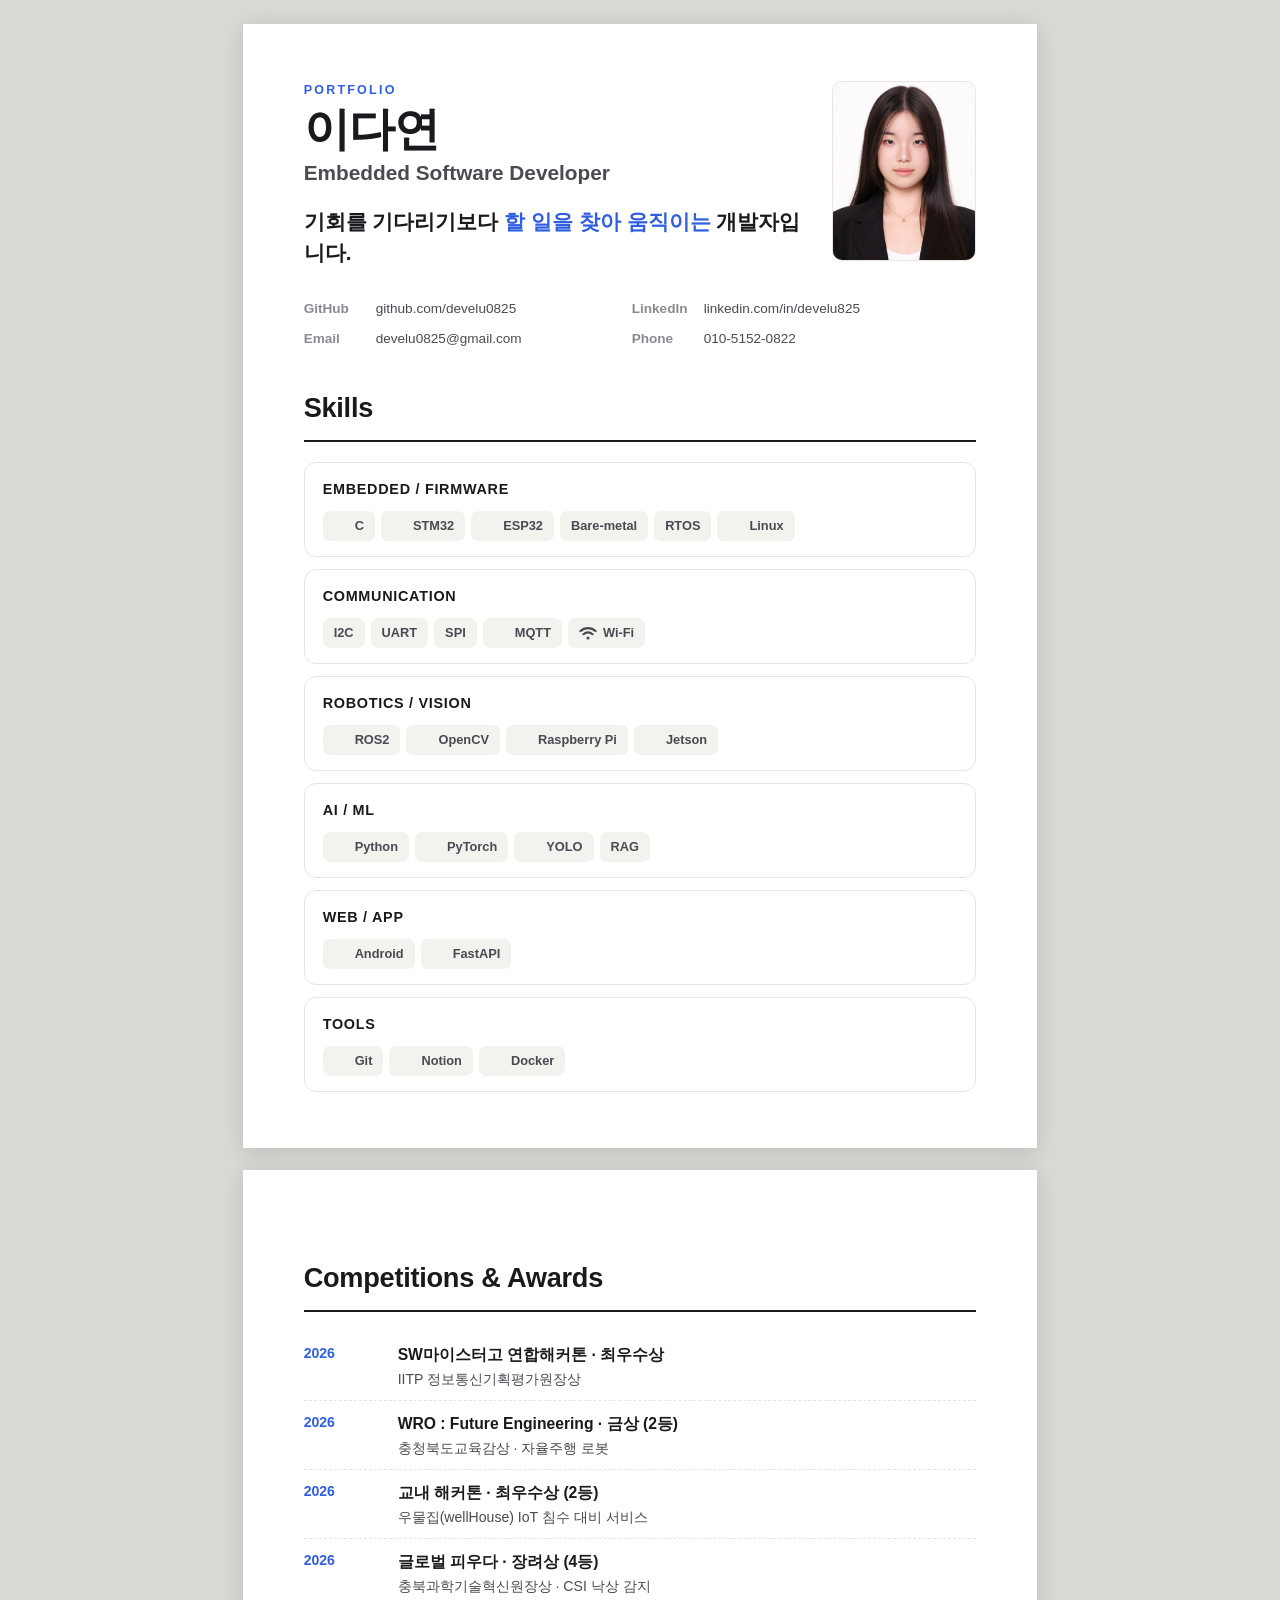
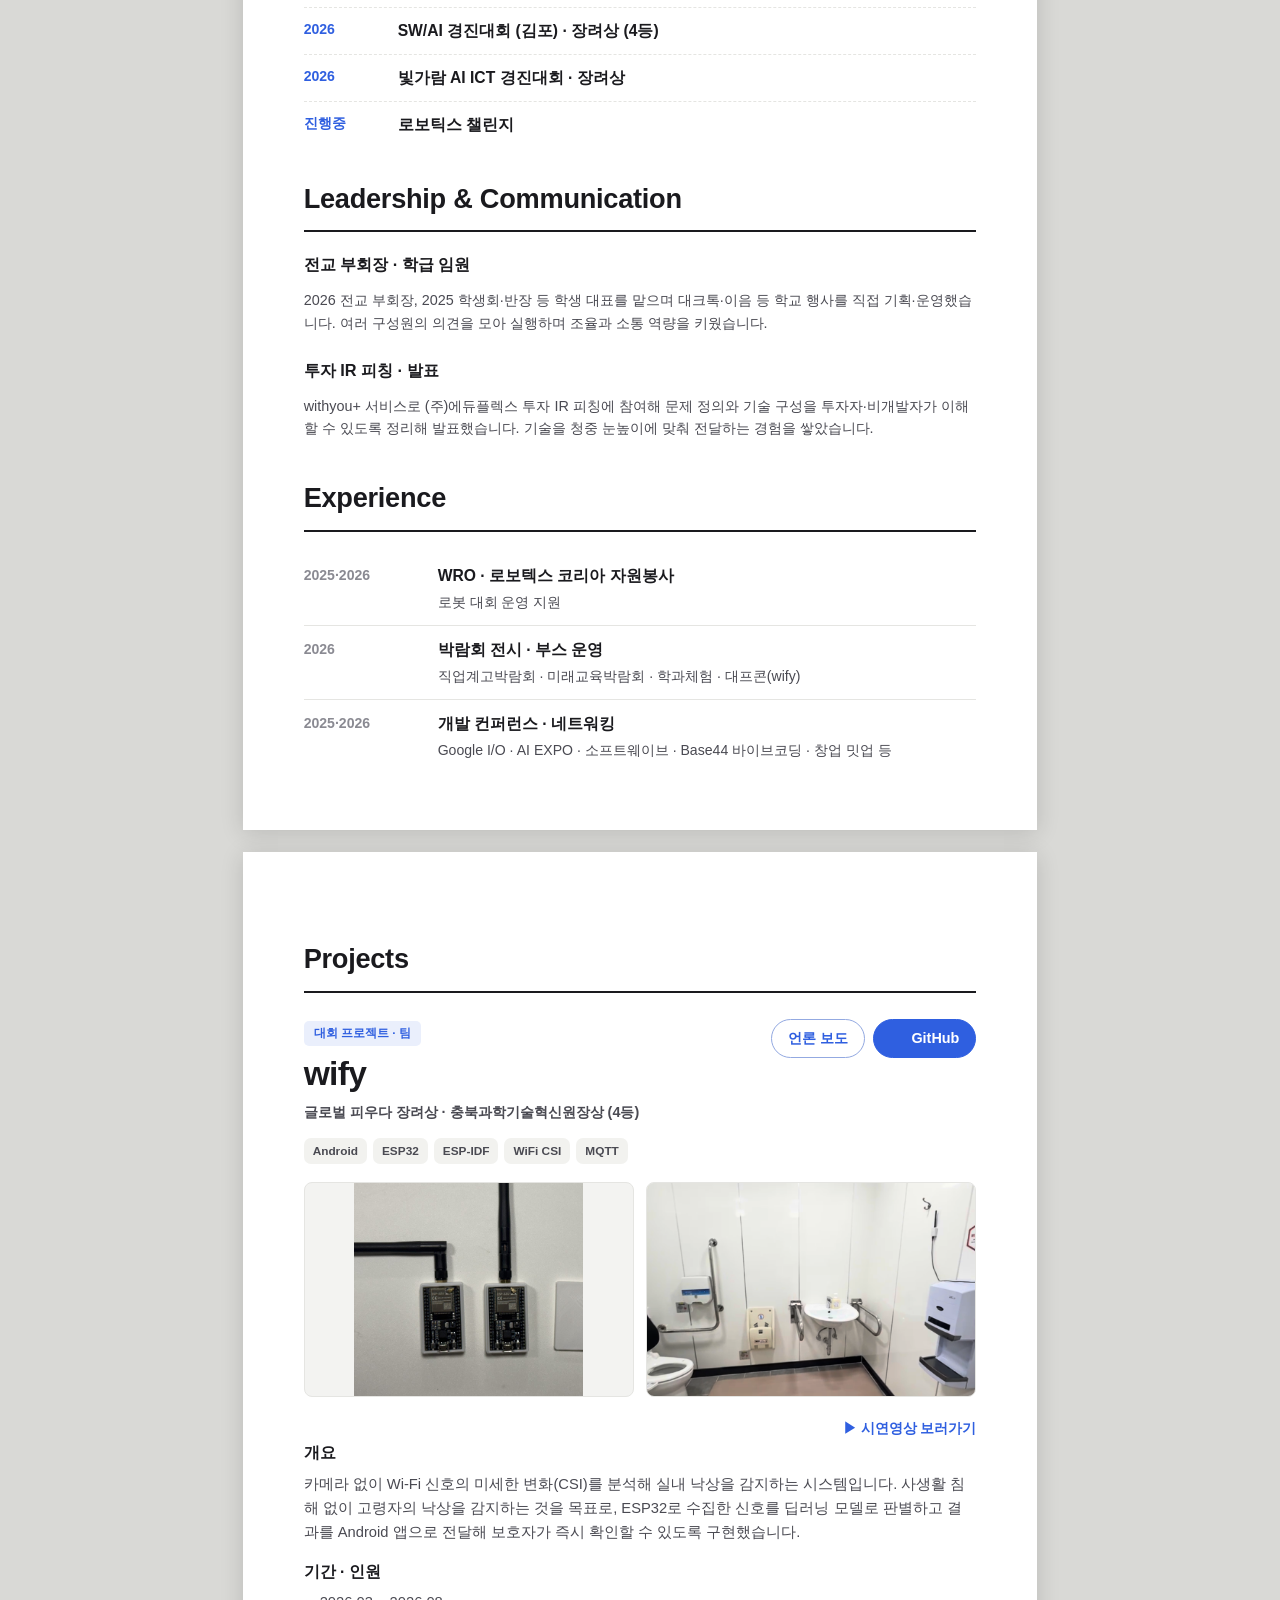
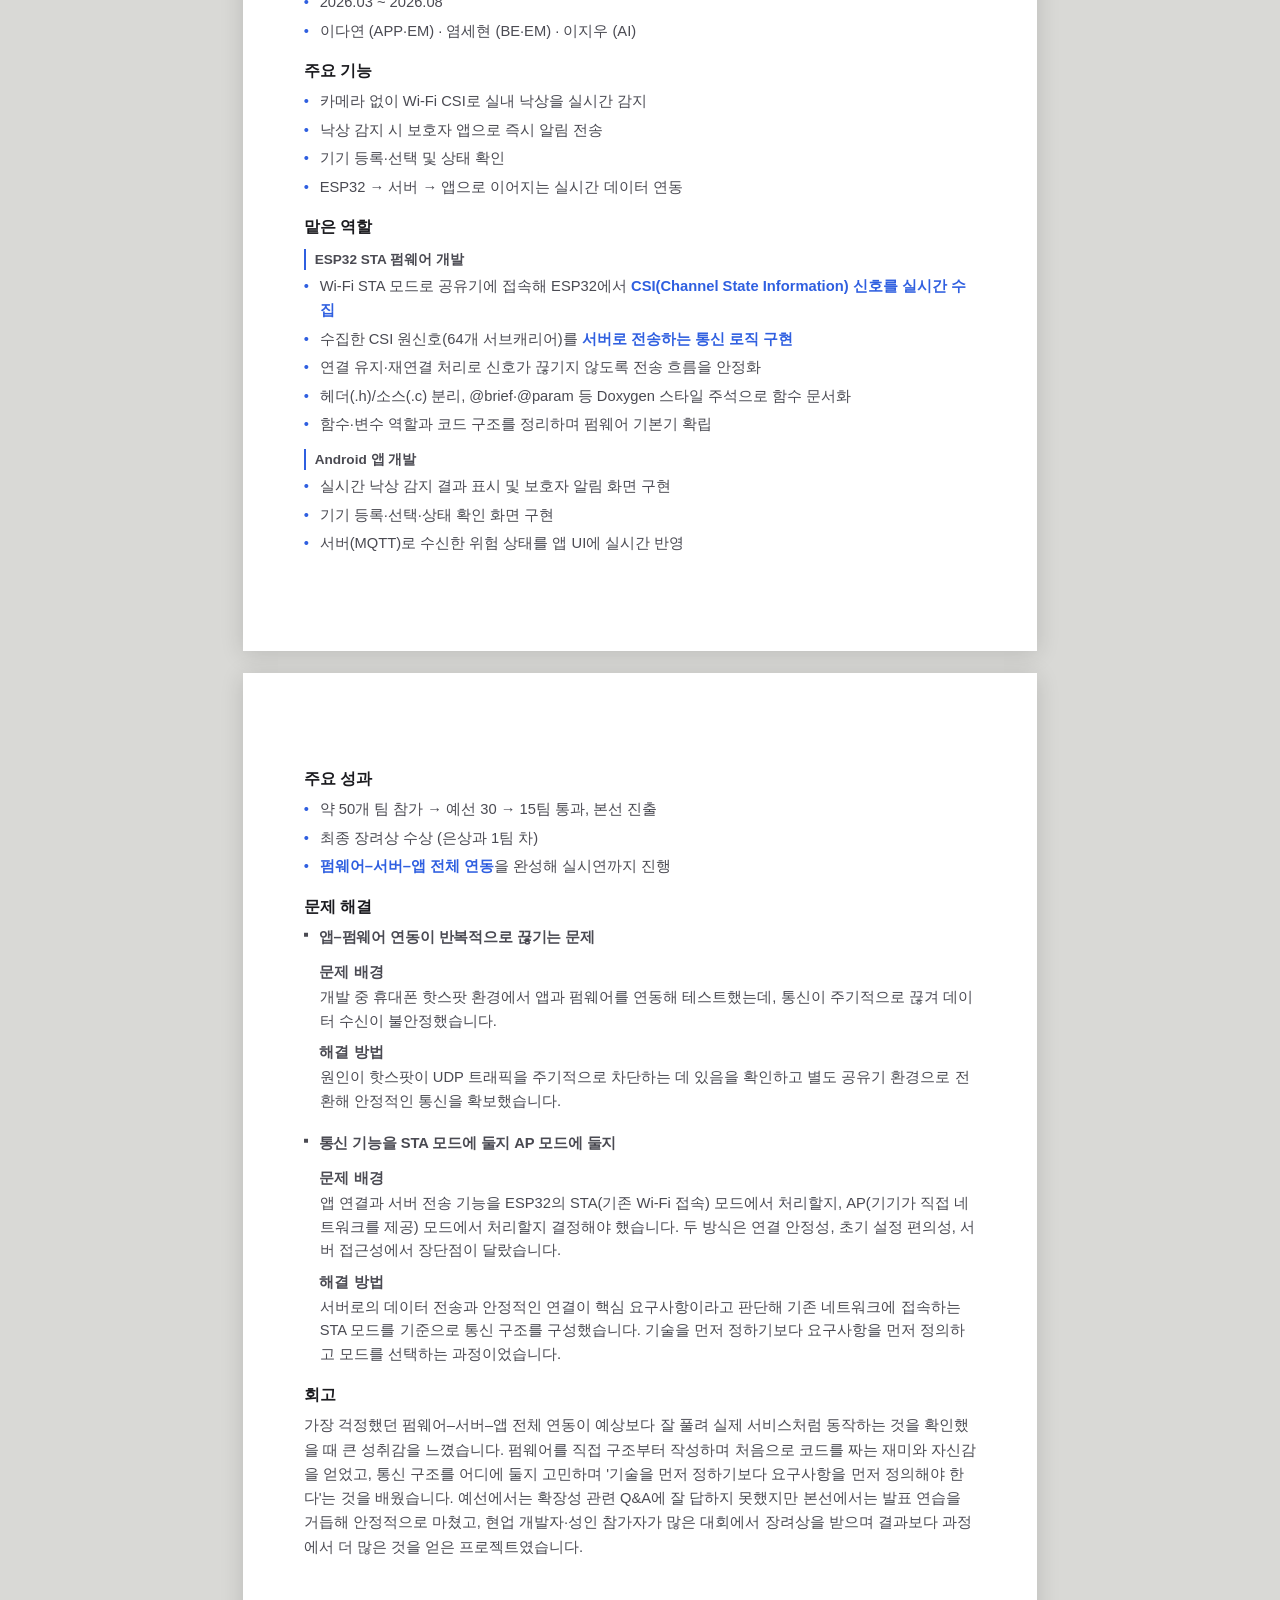
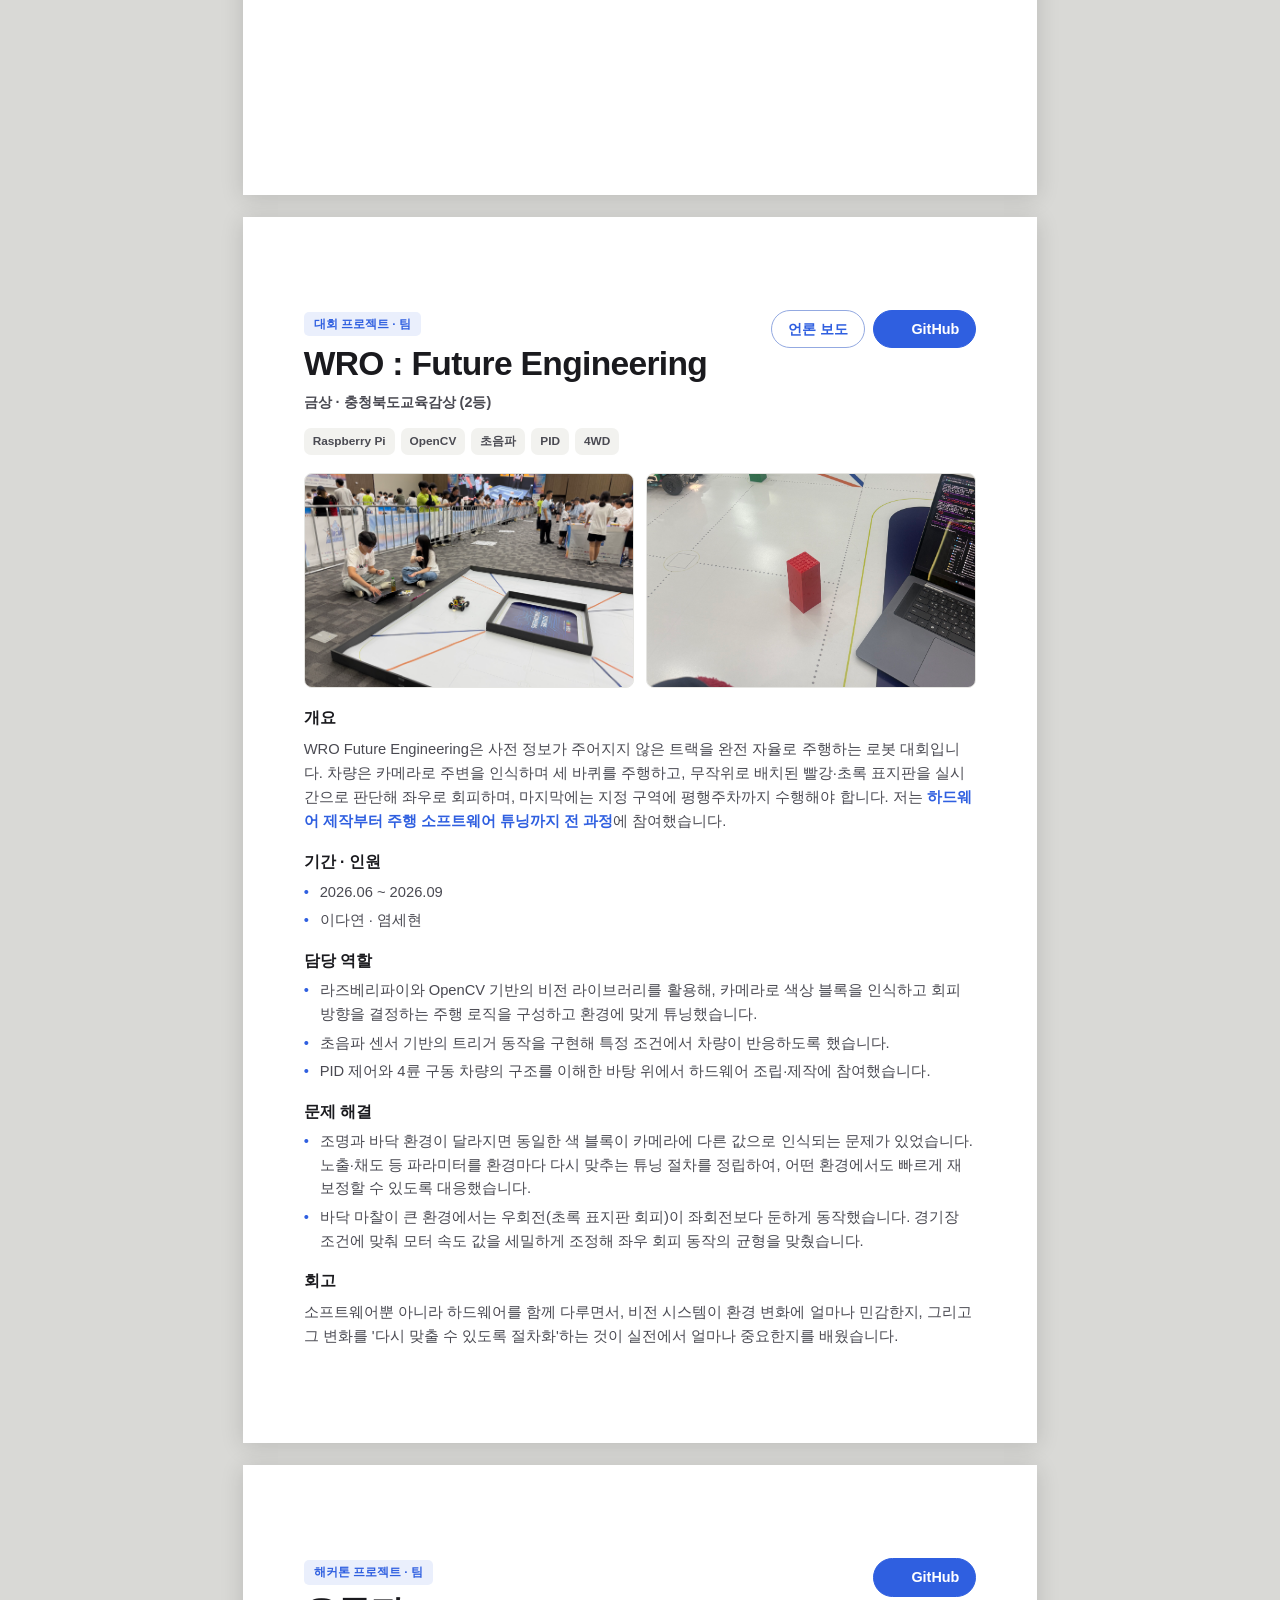
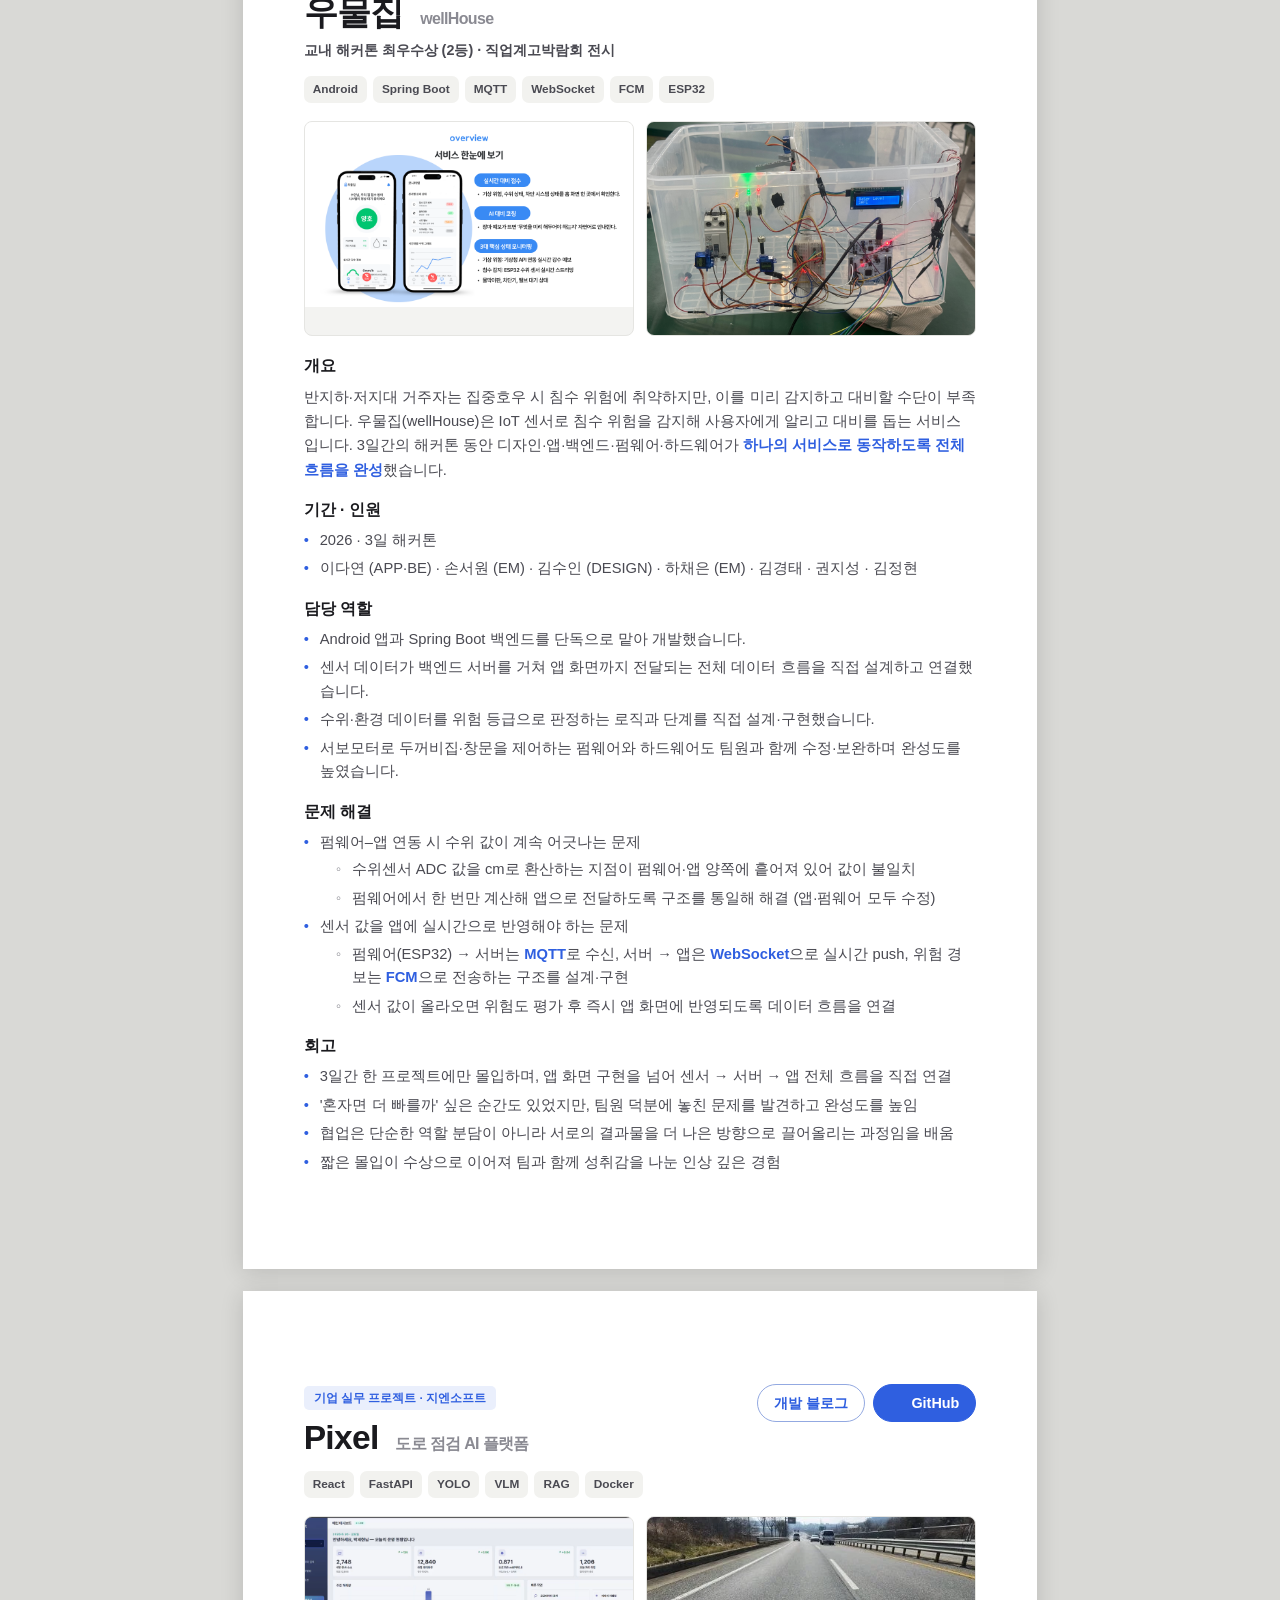
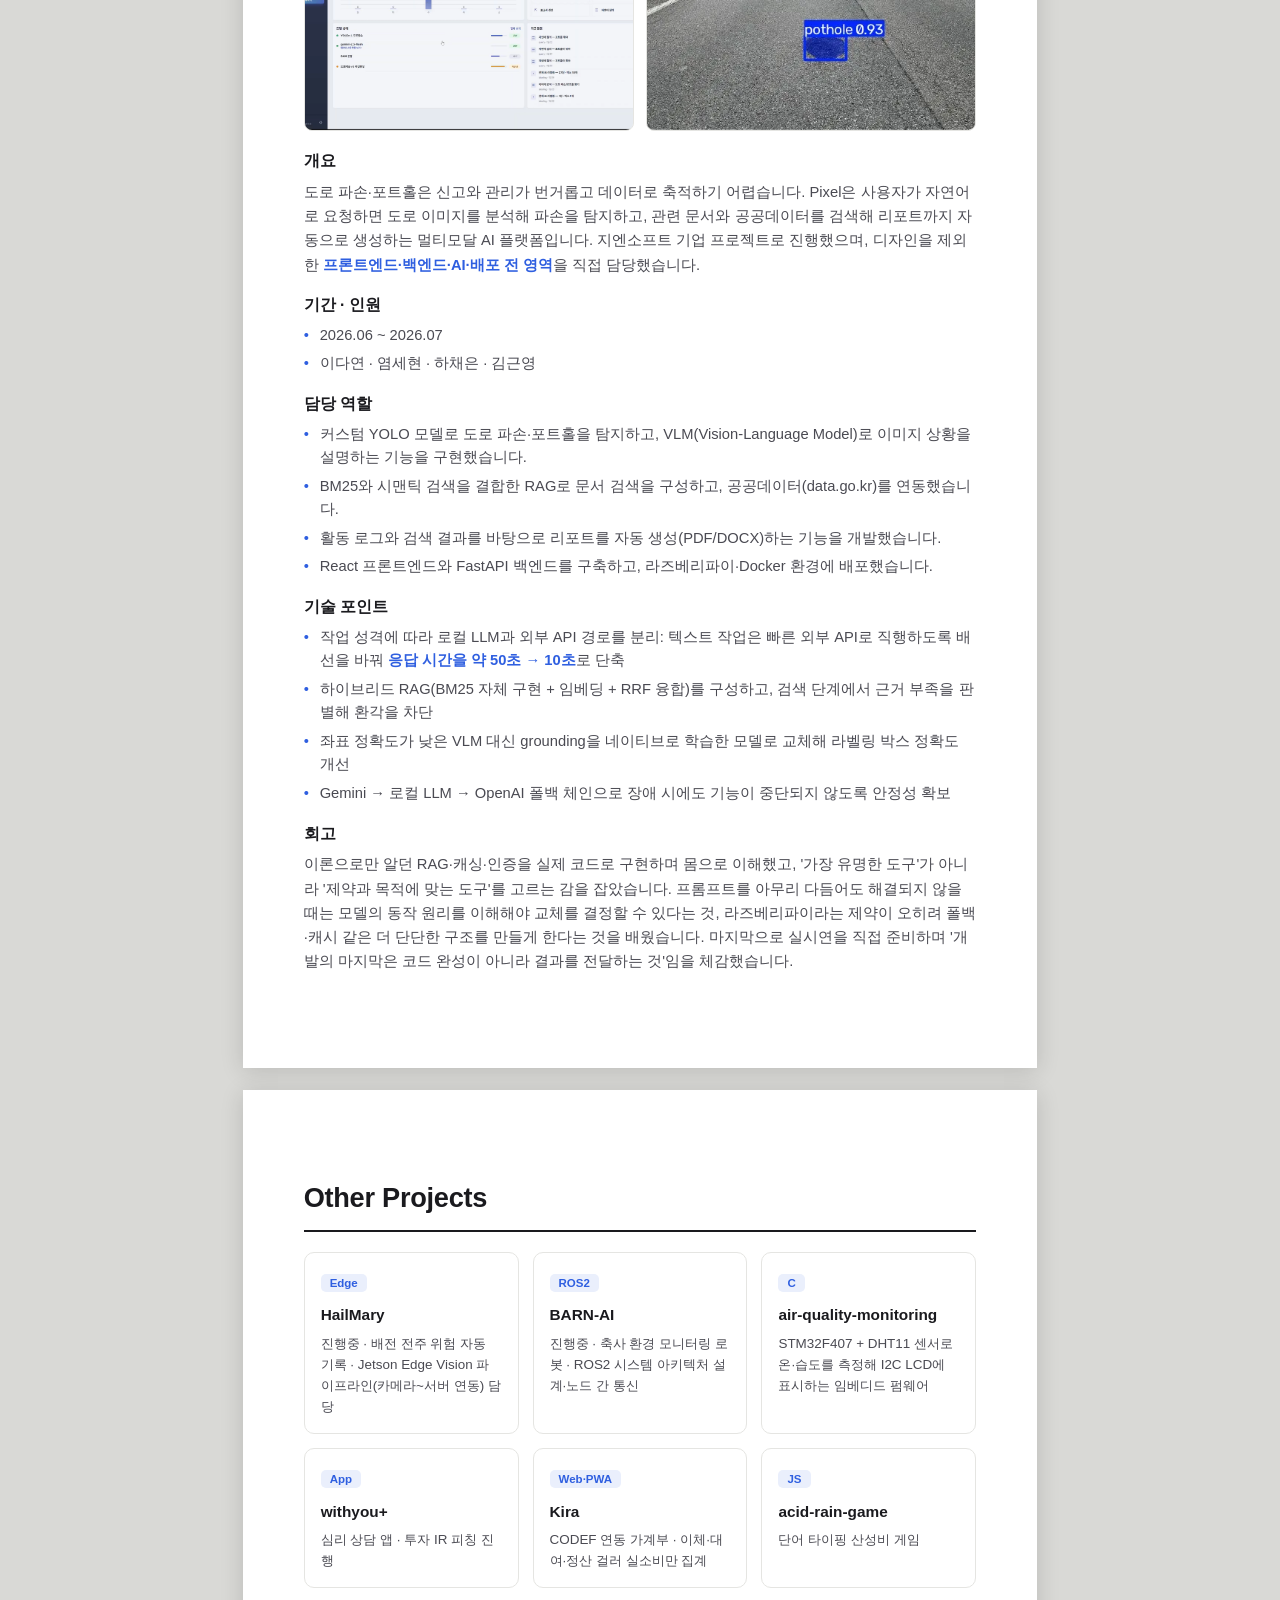
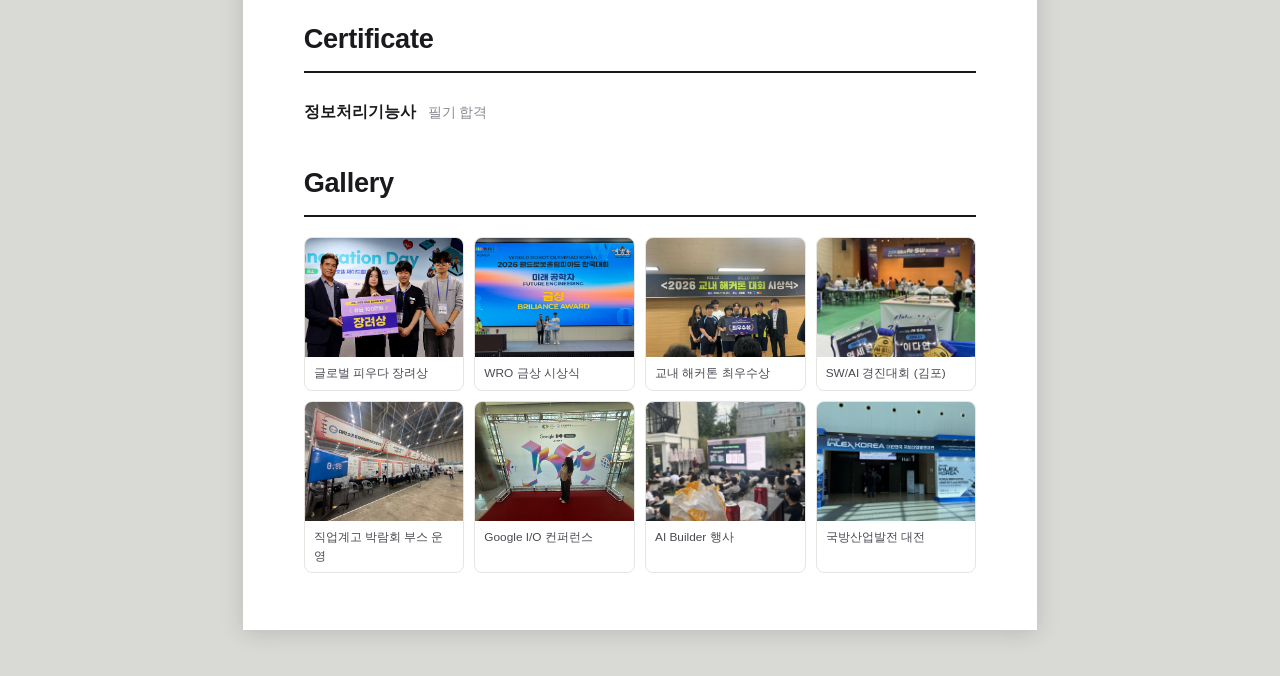
==== commit 67f1040b: "feat: Other Projects에 Kira(CODEF 가계부) 추가·빛가람 AI ICT 경진대회 장려상 반영 Co-Authored-By: Claude Opus 4.8 (1M " ====
--- a/index_v1.html
+++ b/index_v1.html
@@ -51,6 +51,7 @@
         <li><span>GitHub</span> <a href="https://github.com/develu0825" target="_blank" rel="noopener">github.com/develu0825</a></li>
         <li><span>LinkedIn</span> <a href="https://www.linkedin.com/in/develu825/" target="_blank" rel="noopener">linkedin.com/in/develu825</a></li>
         <li><span>Email</span> <a href="mailto:develu0825@gmail.com">develu0825@gmail.com</a></li>
+        <li><span>Phone</span> <a href="tel:01051520822">010-5152-0822</a></li>
       </ul>
     </div>
 
@@ -125,7 +126,7 @@
         <li><span class="tl__date">2026</span><div><b>WRO : Future Engineering · 금상 (2등)</b><p>충청북도교육감상 · 자율주행 로봇</p></div></li>
         <li><span class="tl__date">2026</span><div><b>교내 해커톤 · 최우수상 (2등)</b><p>우물집(wellHouse) IoT 침수 대비 서비스</p></div></li>
         <li><span class="tl__date">2026</span><div><b>글로벌 피우다 · 장려상 (4등)</b><p>충북과학기술혁신원장상 · CSI 낙상 감지</p></div></li>
-        <li><span class="tl__date">2026</span><div><b>SW/AI 경진대회 (김포) · 장려상 (4등)</b></div></li>        <li><span class="tl__date">진행중</span><div><b>빛가람 소프트웨어 에너지밸리</b></div></li>
+        <li><span class="tl__date">2026</span><div><b>SW/AI 경진대회 (김포) · 장려상 (4등)</b></div></li>        <li><span class="tl__date">2026</span><div><b>빛가람 AI ICT 경진대회 · 장려상</b></div></li>
         <li><span class="tl__date">진행중</span><div><b>로보틱스 챌린지</b></div></li>
       </ul>
     </section>
@@ -433,6 +434,11 @@
           <h3>withyou+</h3>
           <p>심리 상담 앱 · 투자 IR 피칭 진행</p>
         </a>
+        <a class="mini" href="https://github.com/develu0825/Kira-MoneyApp" target="_blank" rel="noopener">
+          <span class="mini__lang">Web·PWA</span>
+          <h3>Kira</h3>
+          <p>CODEF 연동 가계부 · 이체·대여·정산 걸러 실소비만 집계</p>
+        </a>
         <a class="mini" href="https://github.com/develu0825/acid-rain-game_JP" target="_blank" rel="noopener">
           <span class="mini__lang">JS</span>
           <h3>acid-rain-game</h3>
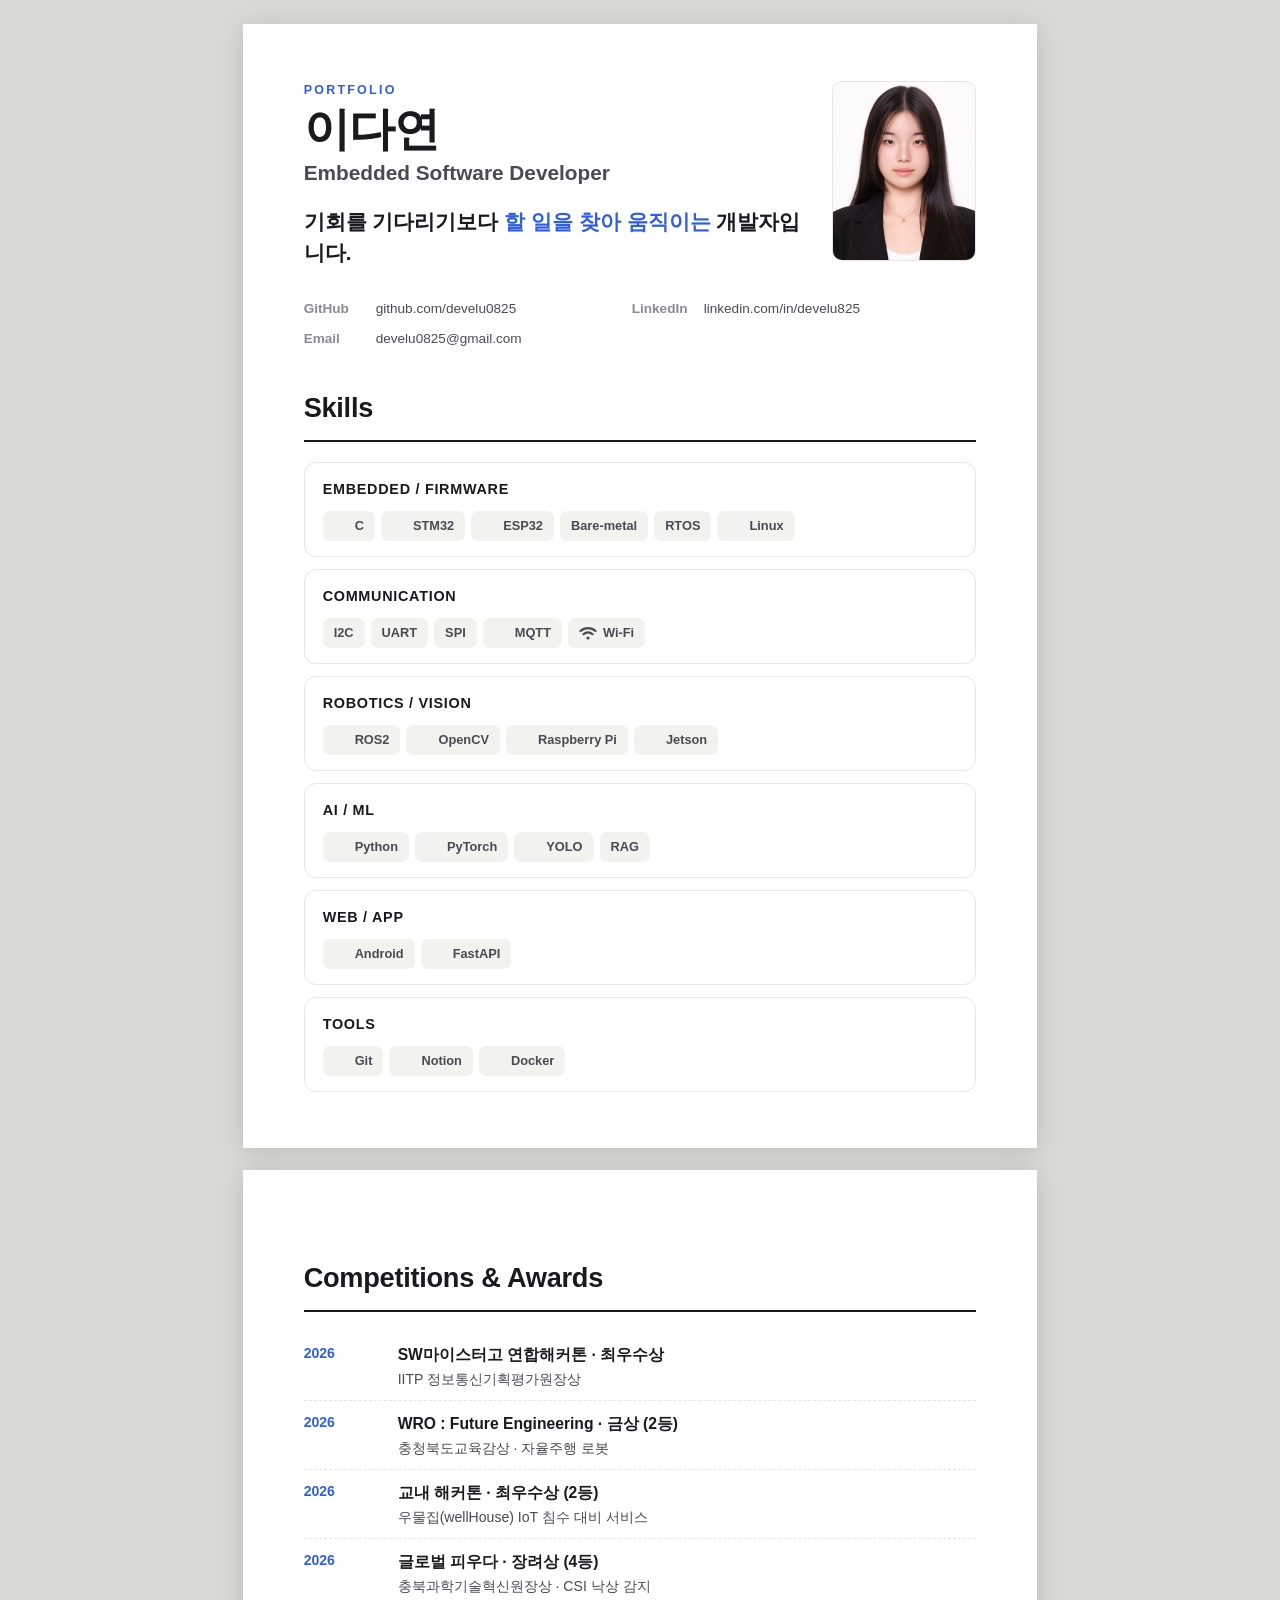
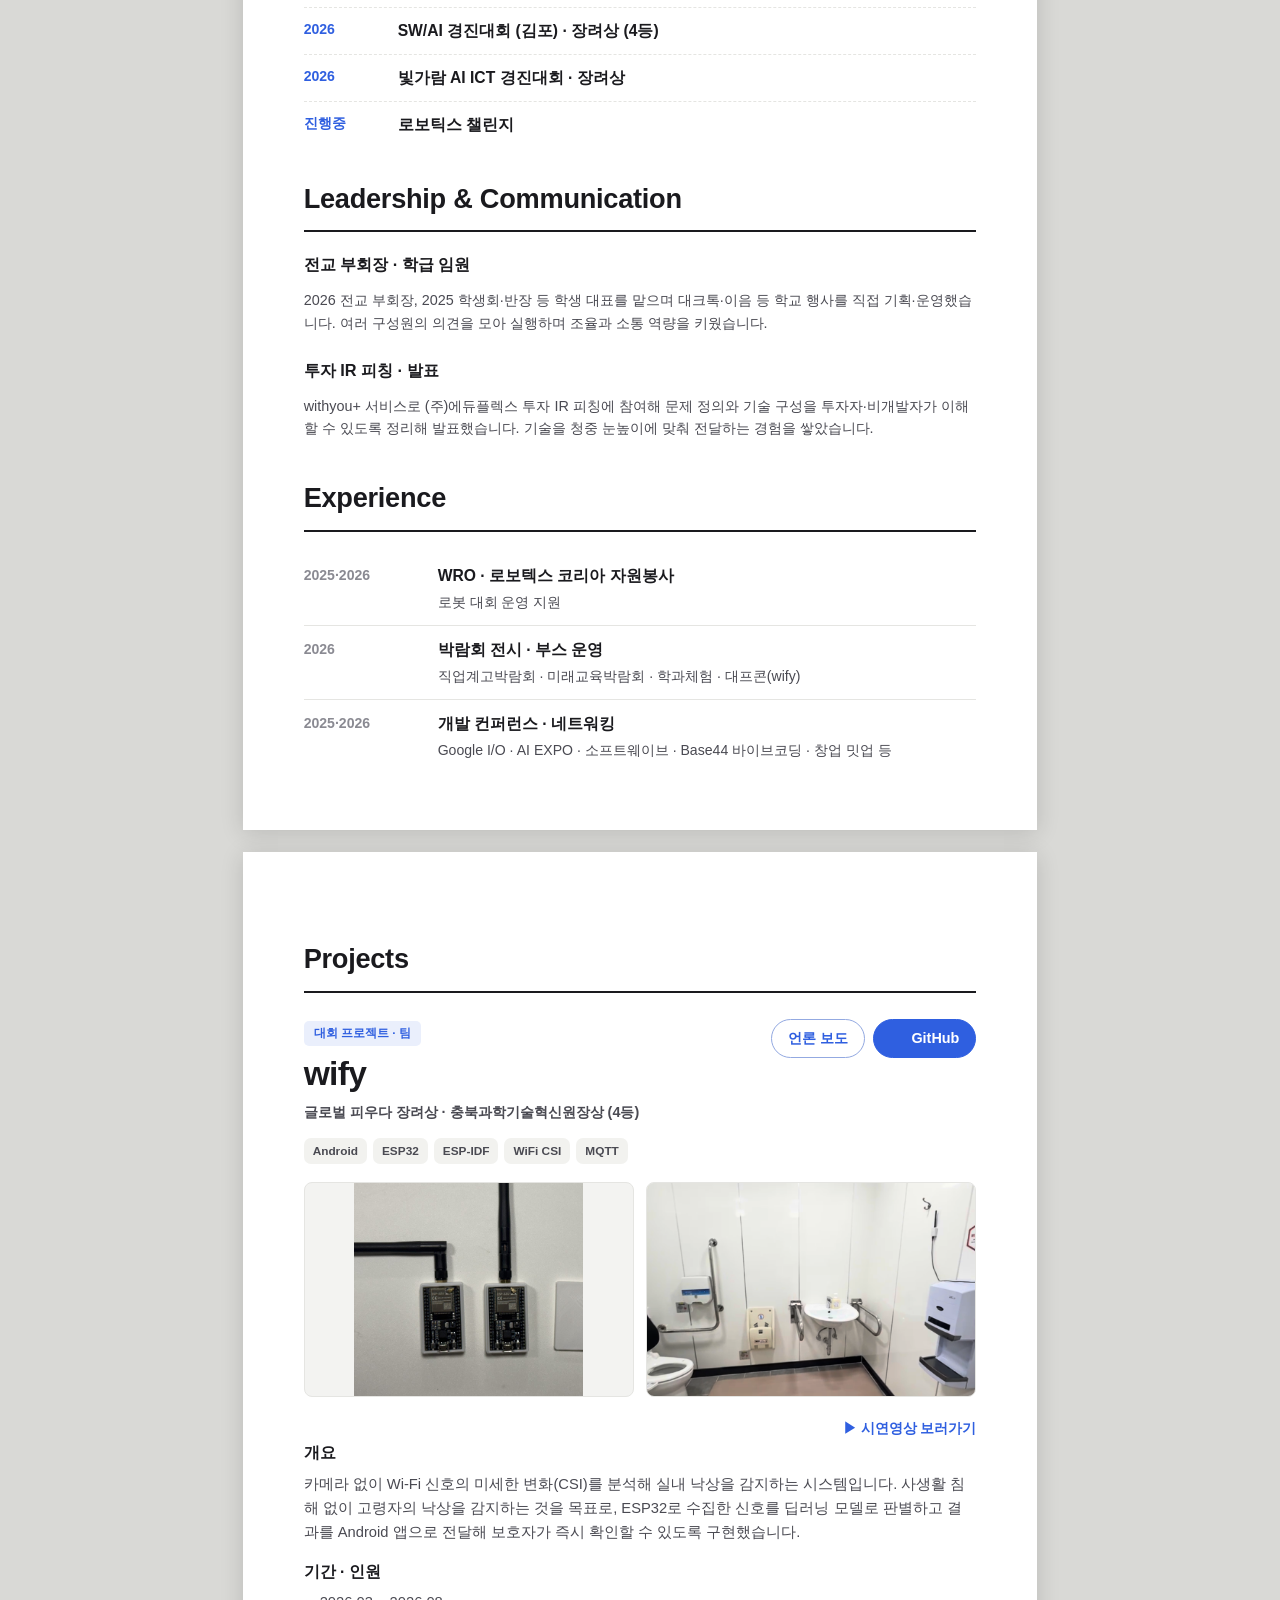
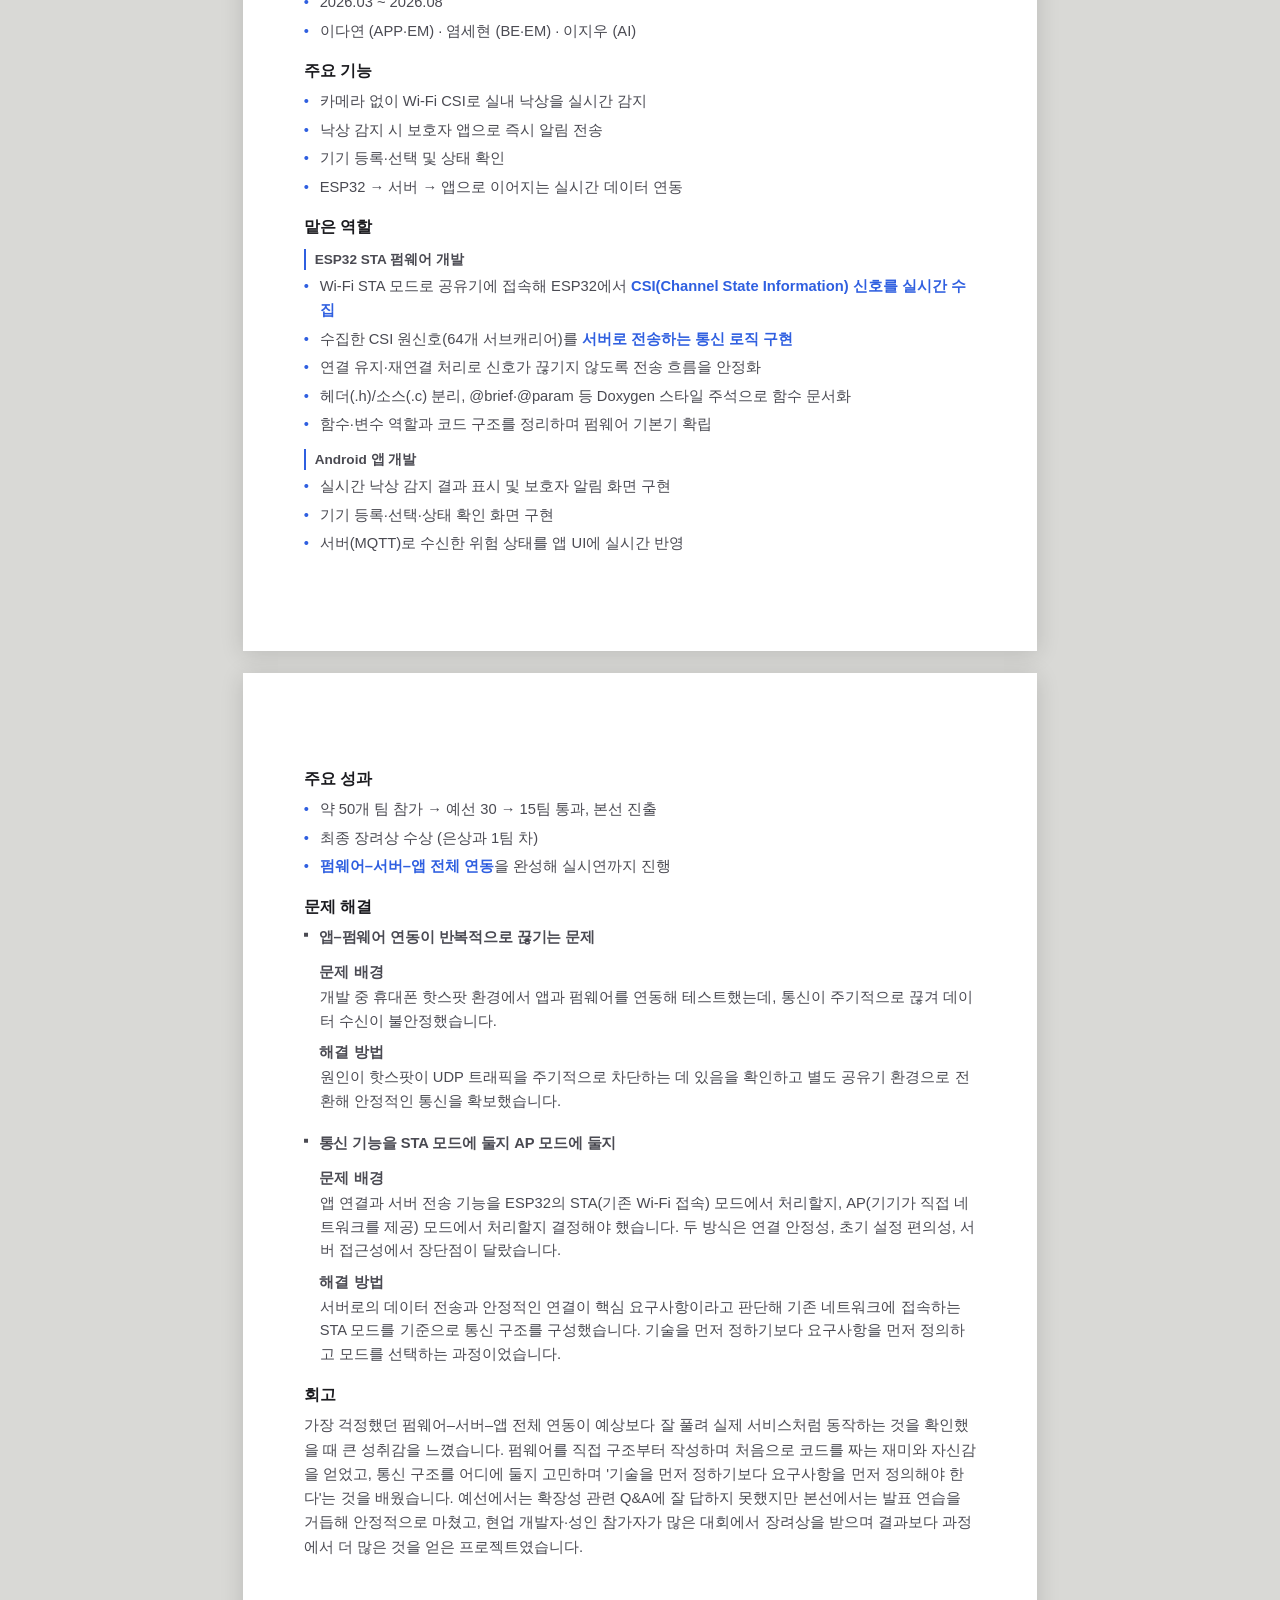
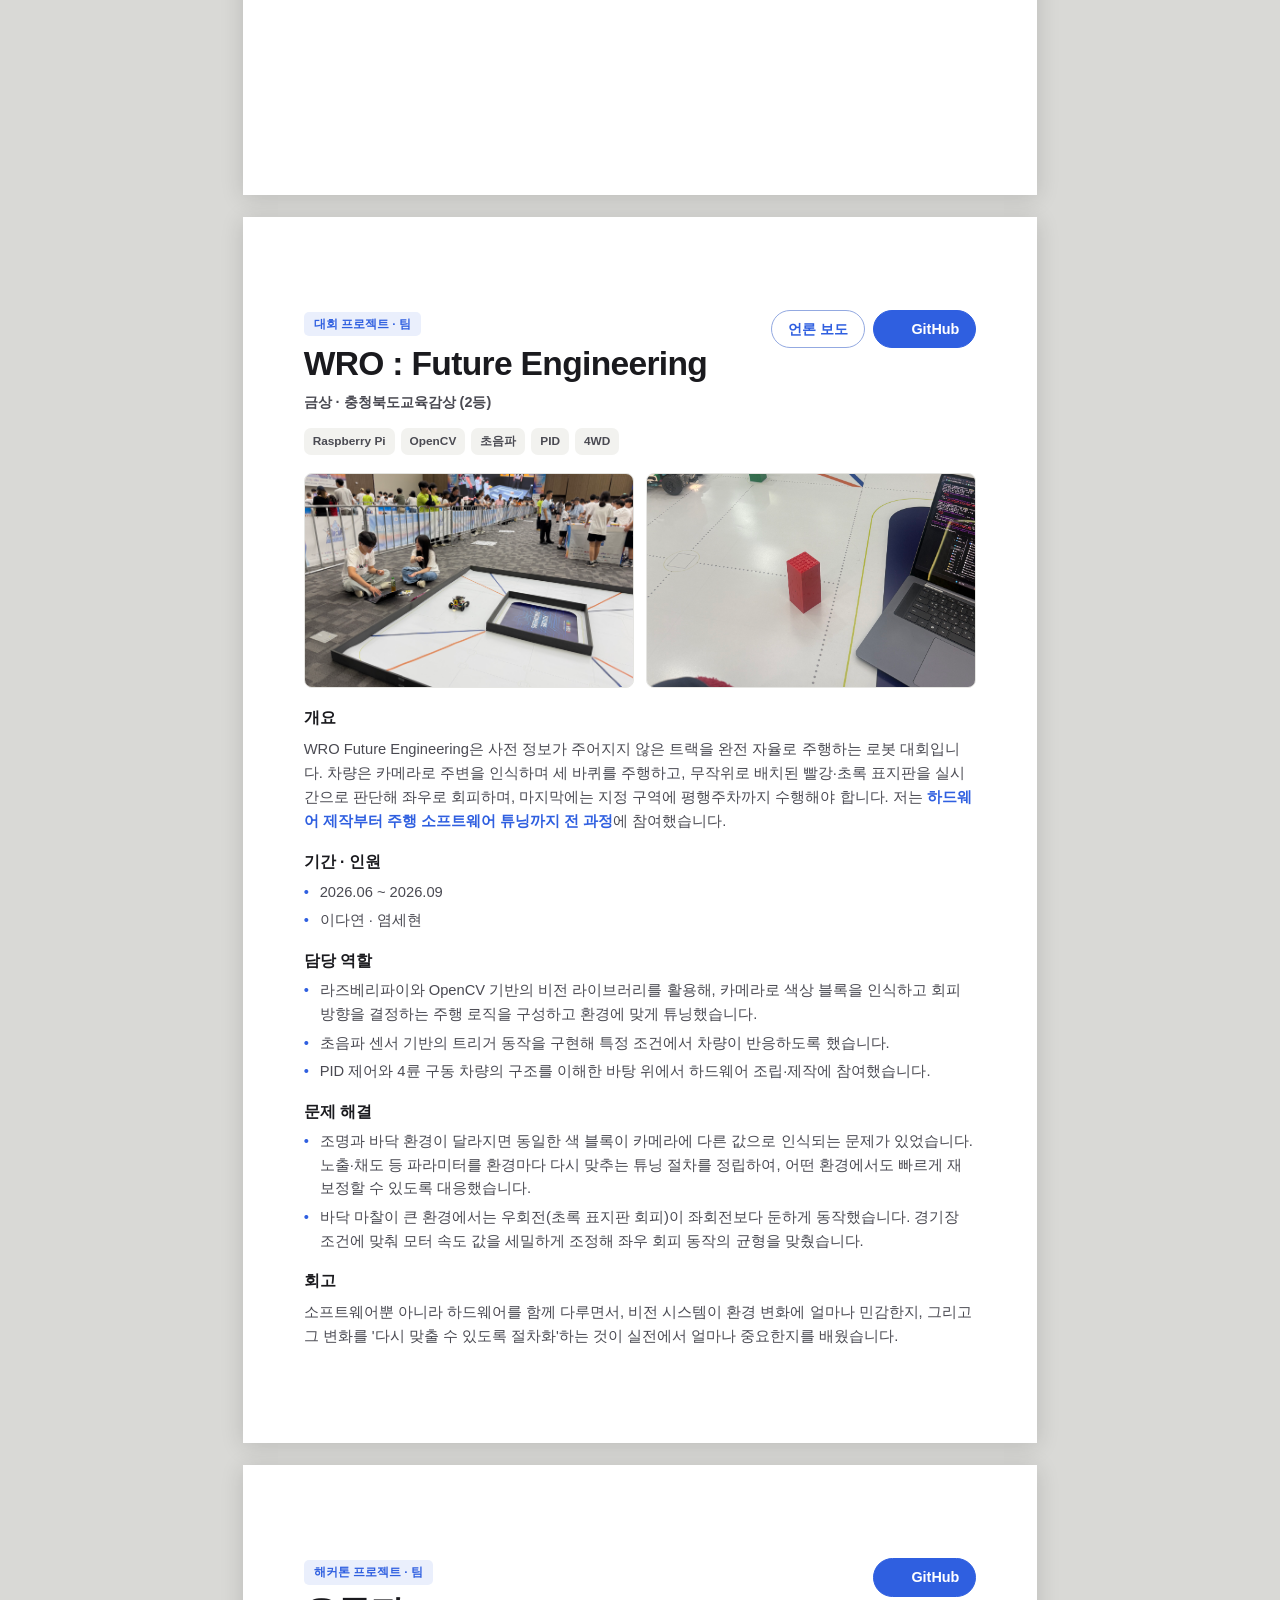
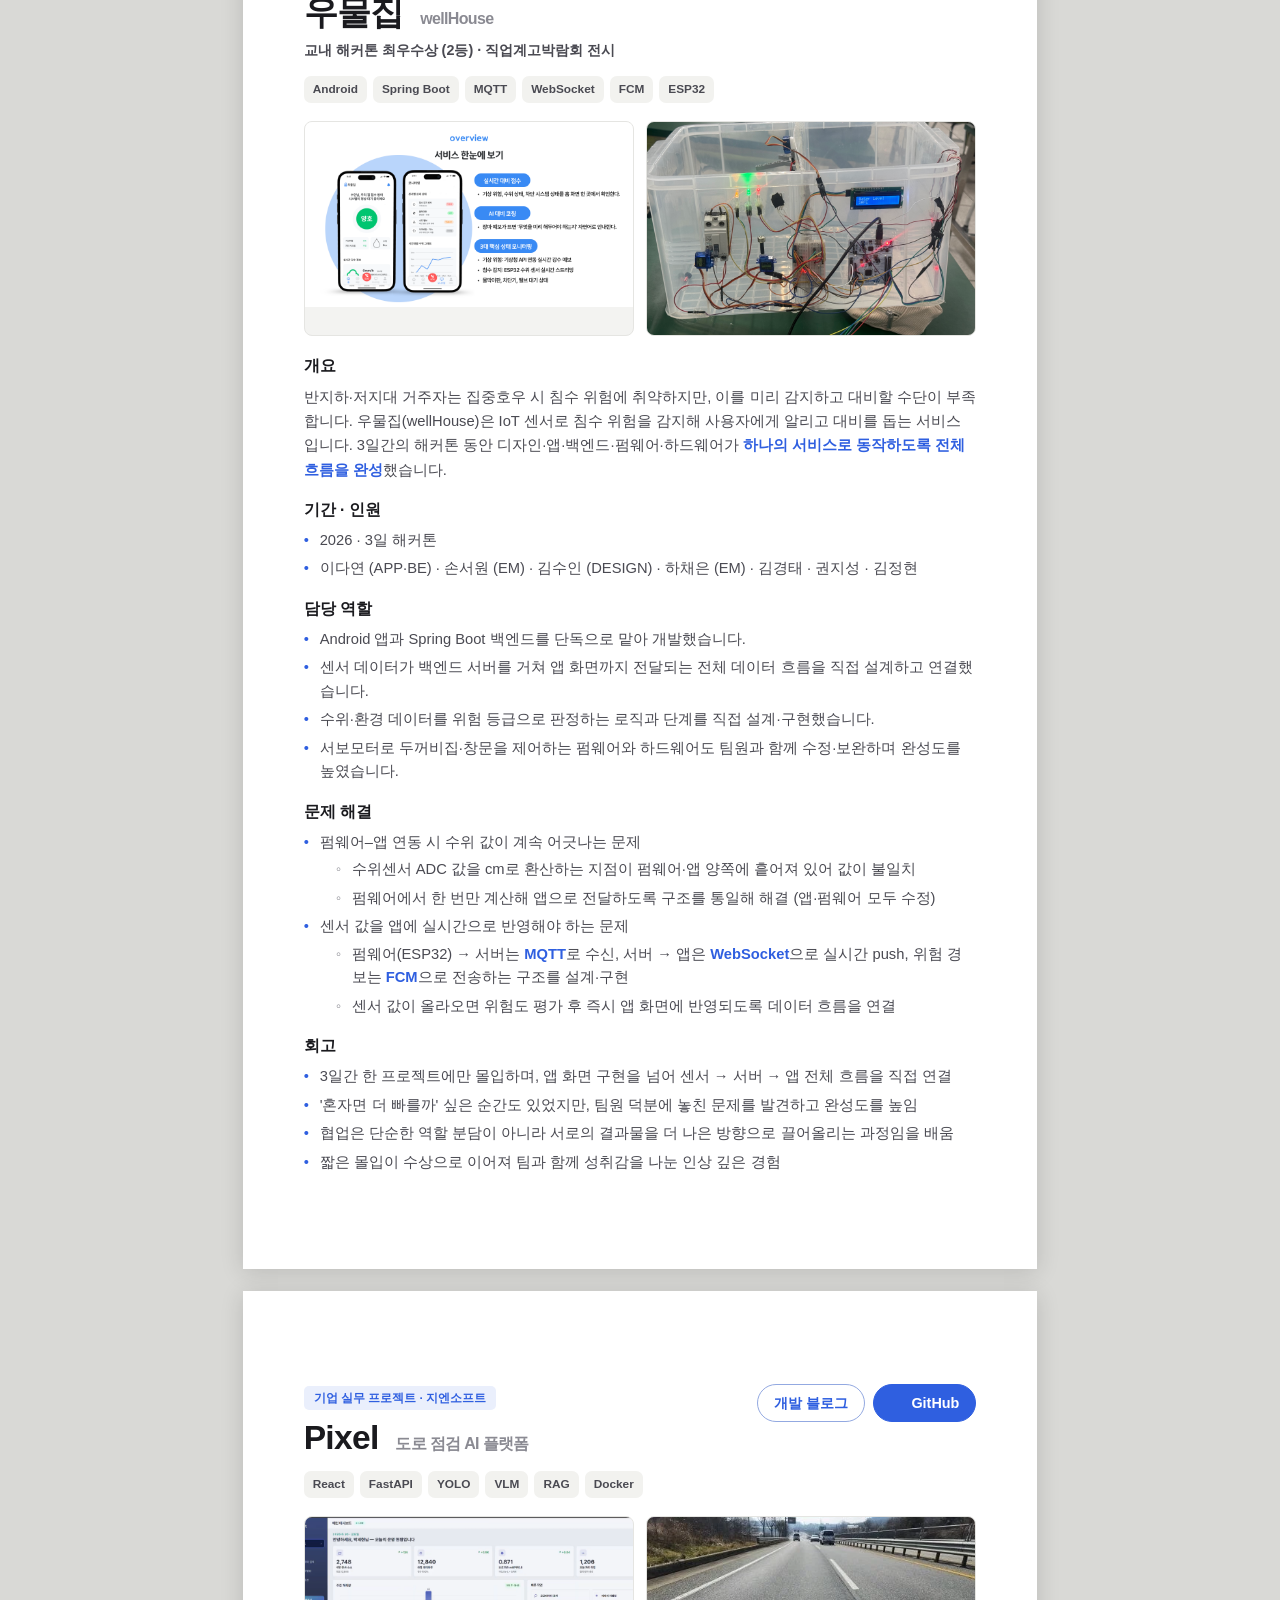
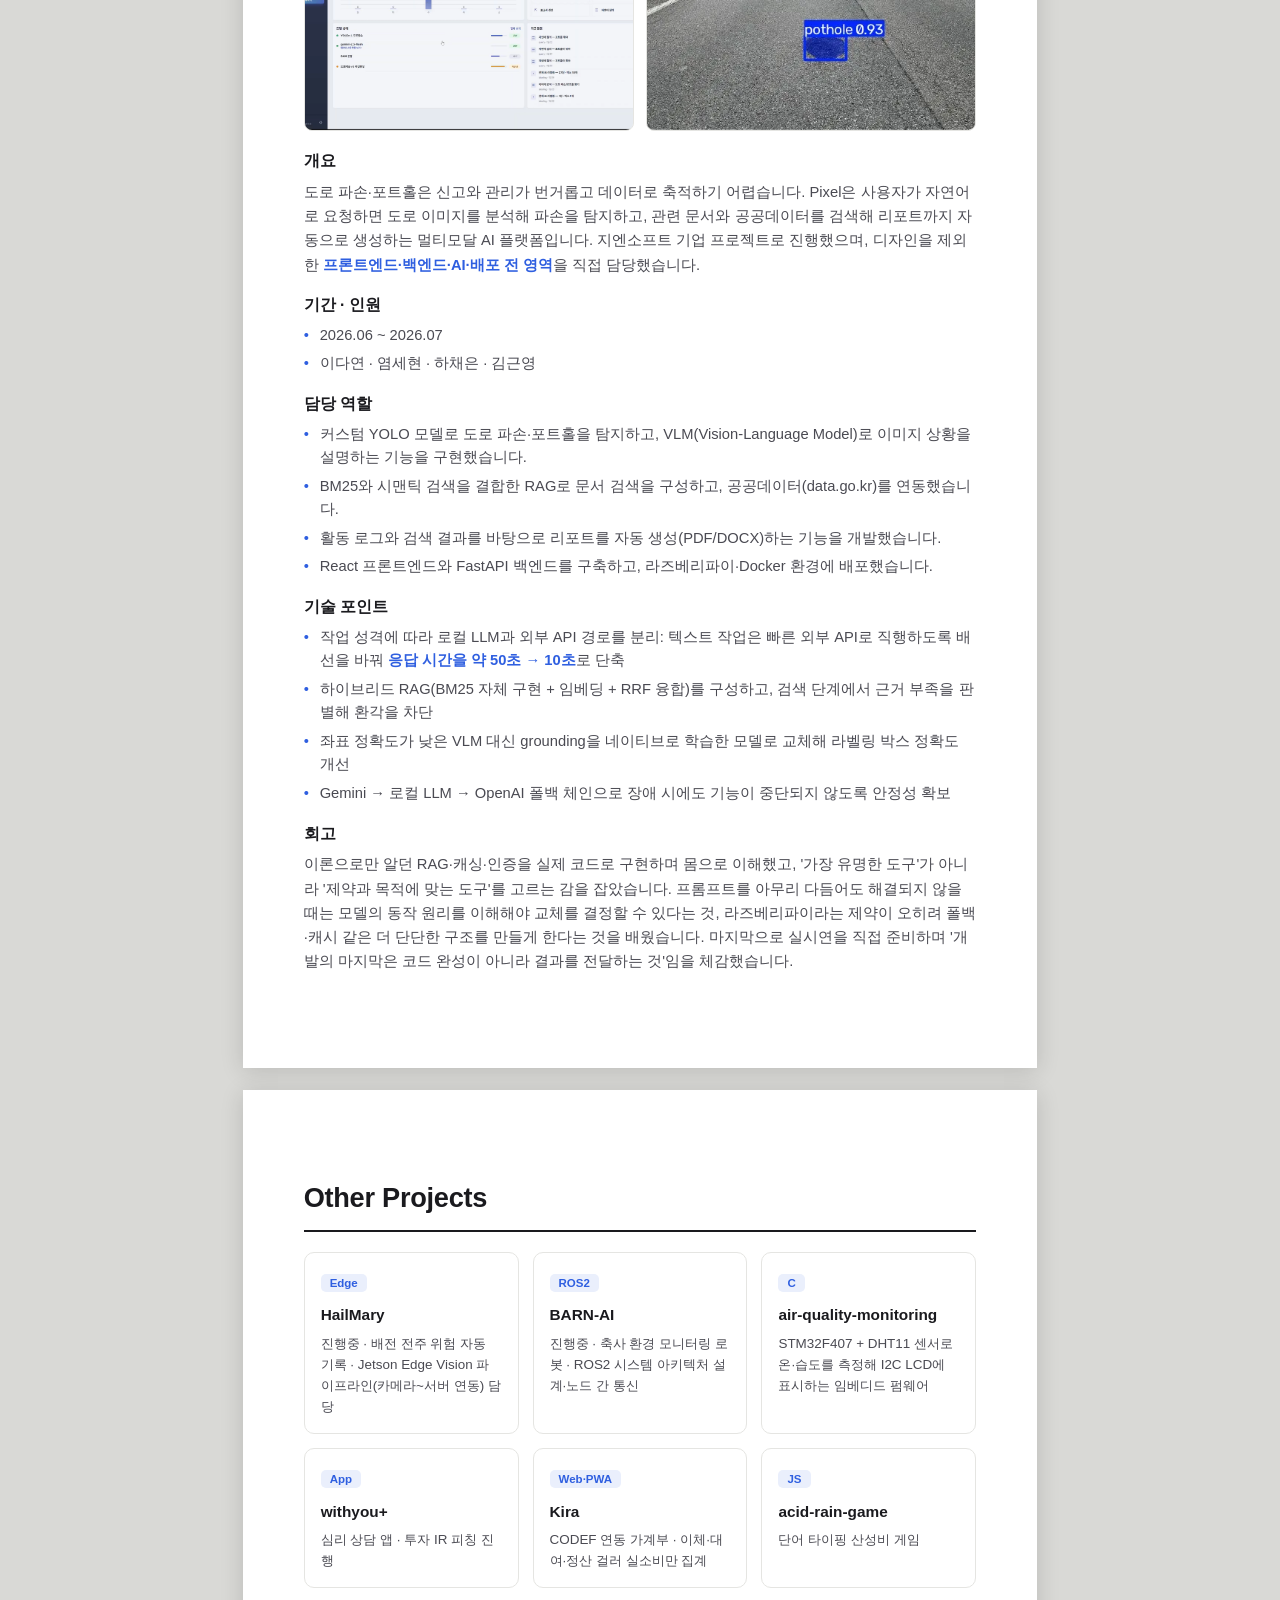
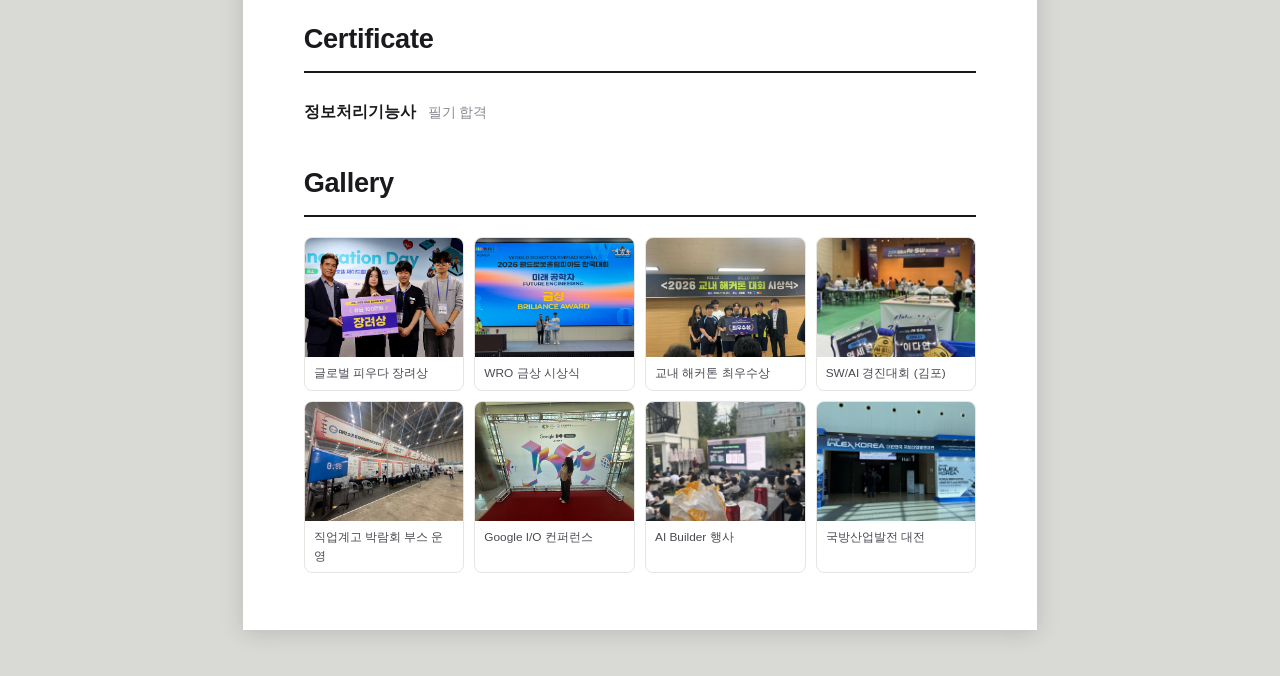
==== commit ee4c3419: "feat: Other Projects에 Kira(CODEF 가계부) 추가·빛가람 AI ICT 경진대회 장려상 반영 Co-Authored-By: Claude Opus 4.8 (1M " ====
--- a/index_v1.html
+++ b/index_v1.html
@@ -51,7 +51,6 @@
         <li><span>GitHub</span> <a href="https://github.com/develu0825" target="_blank" rel="noopener">github.com/develu0825</a></li>
         <li><span>LinkedIn</span> <a href="https://www.linkedin.com/in/develu825/" target="_blank" rel="noopener">linkedin.com/in/develu825</a></li>
         <li><span>Email</span> <a href="mailto:develu0825@gmail.com">develu0825@gmail.com</a></li>
-        <li><span>Phone</span> <a href="tel:01051520822">010-5152-0822</a></li>
       </ul>
     </div>
 
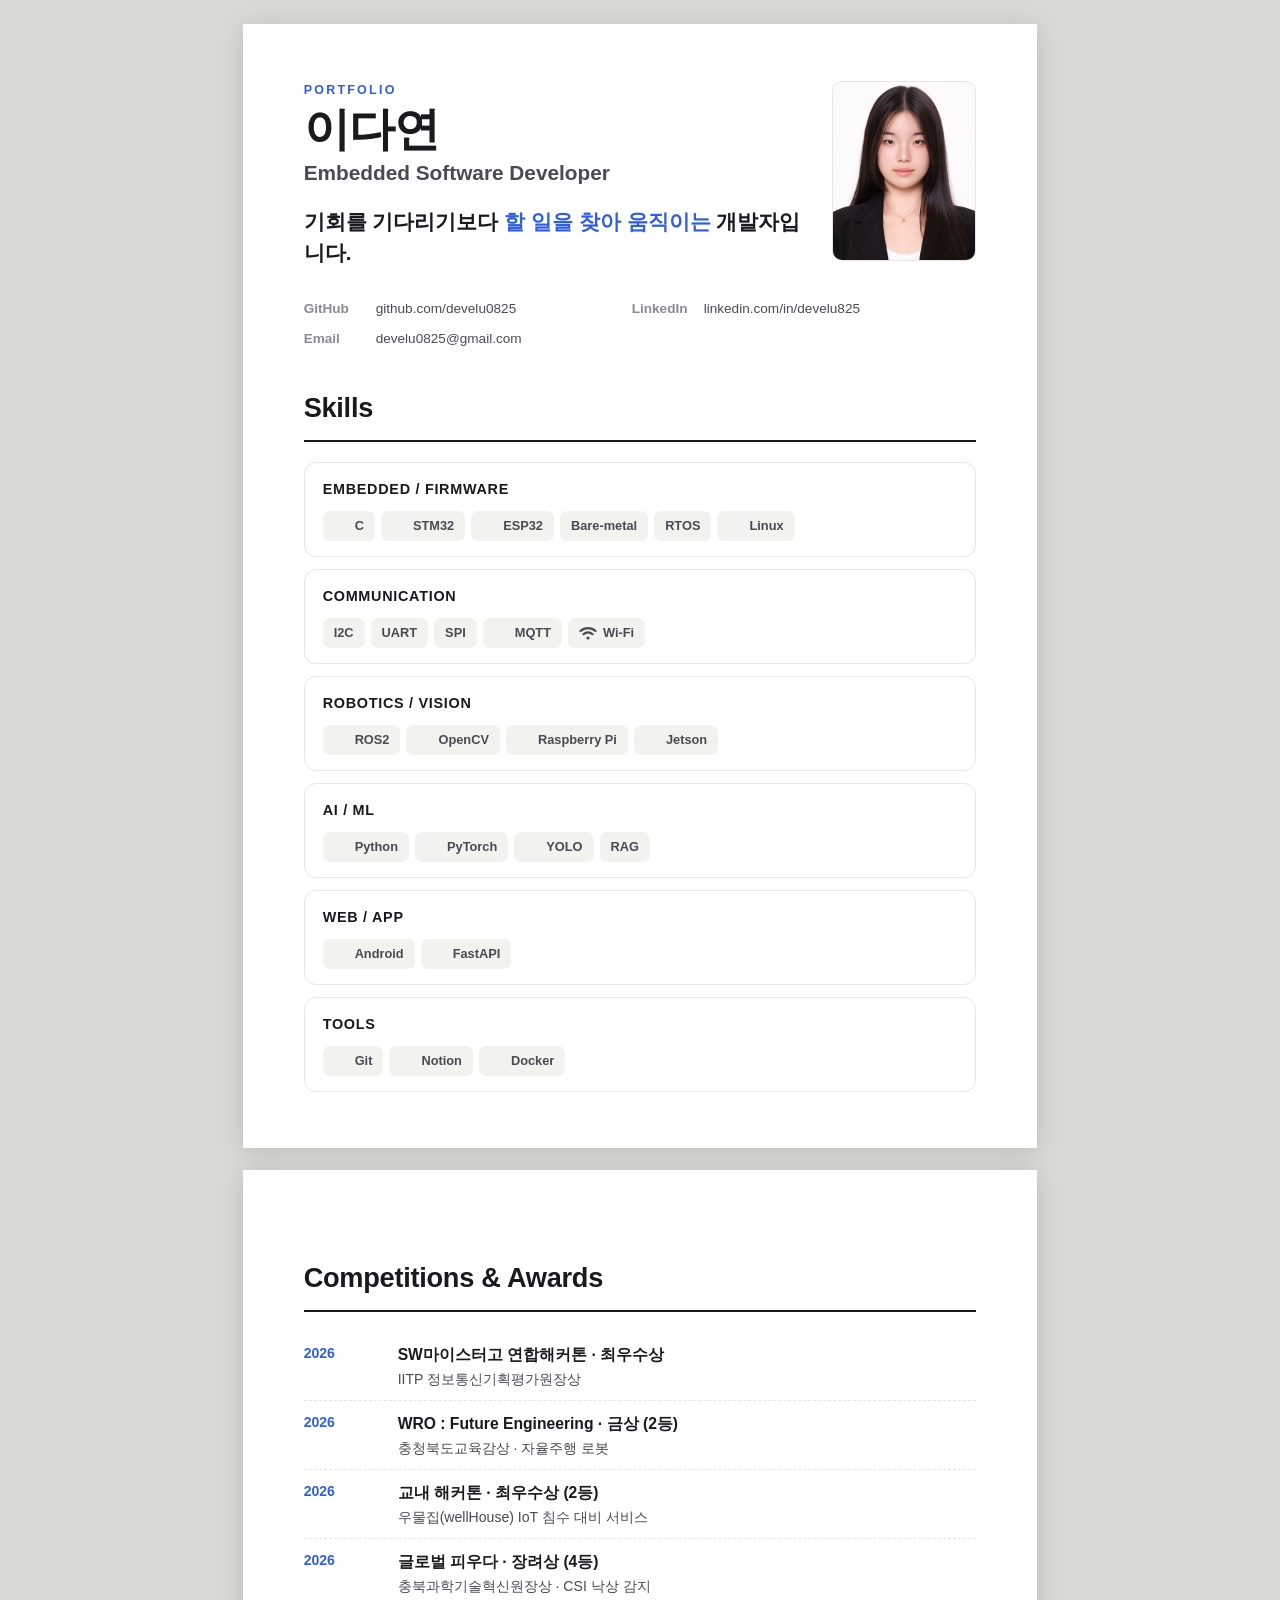
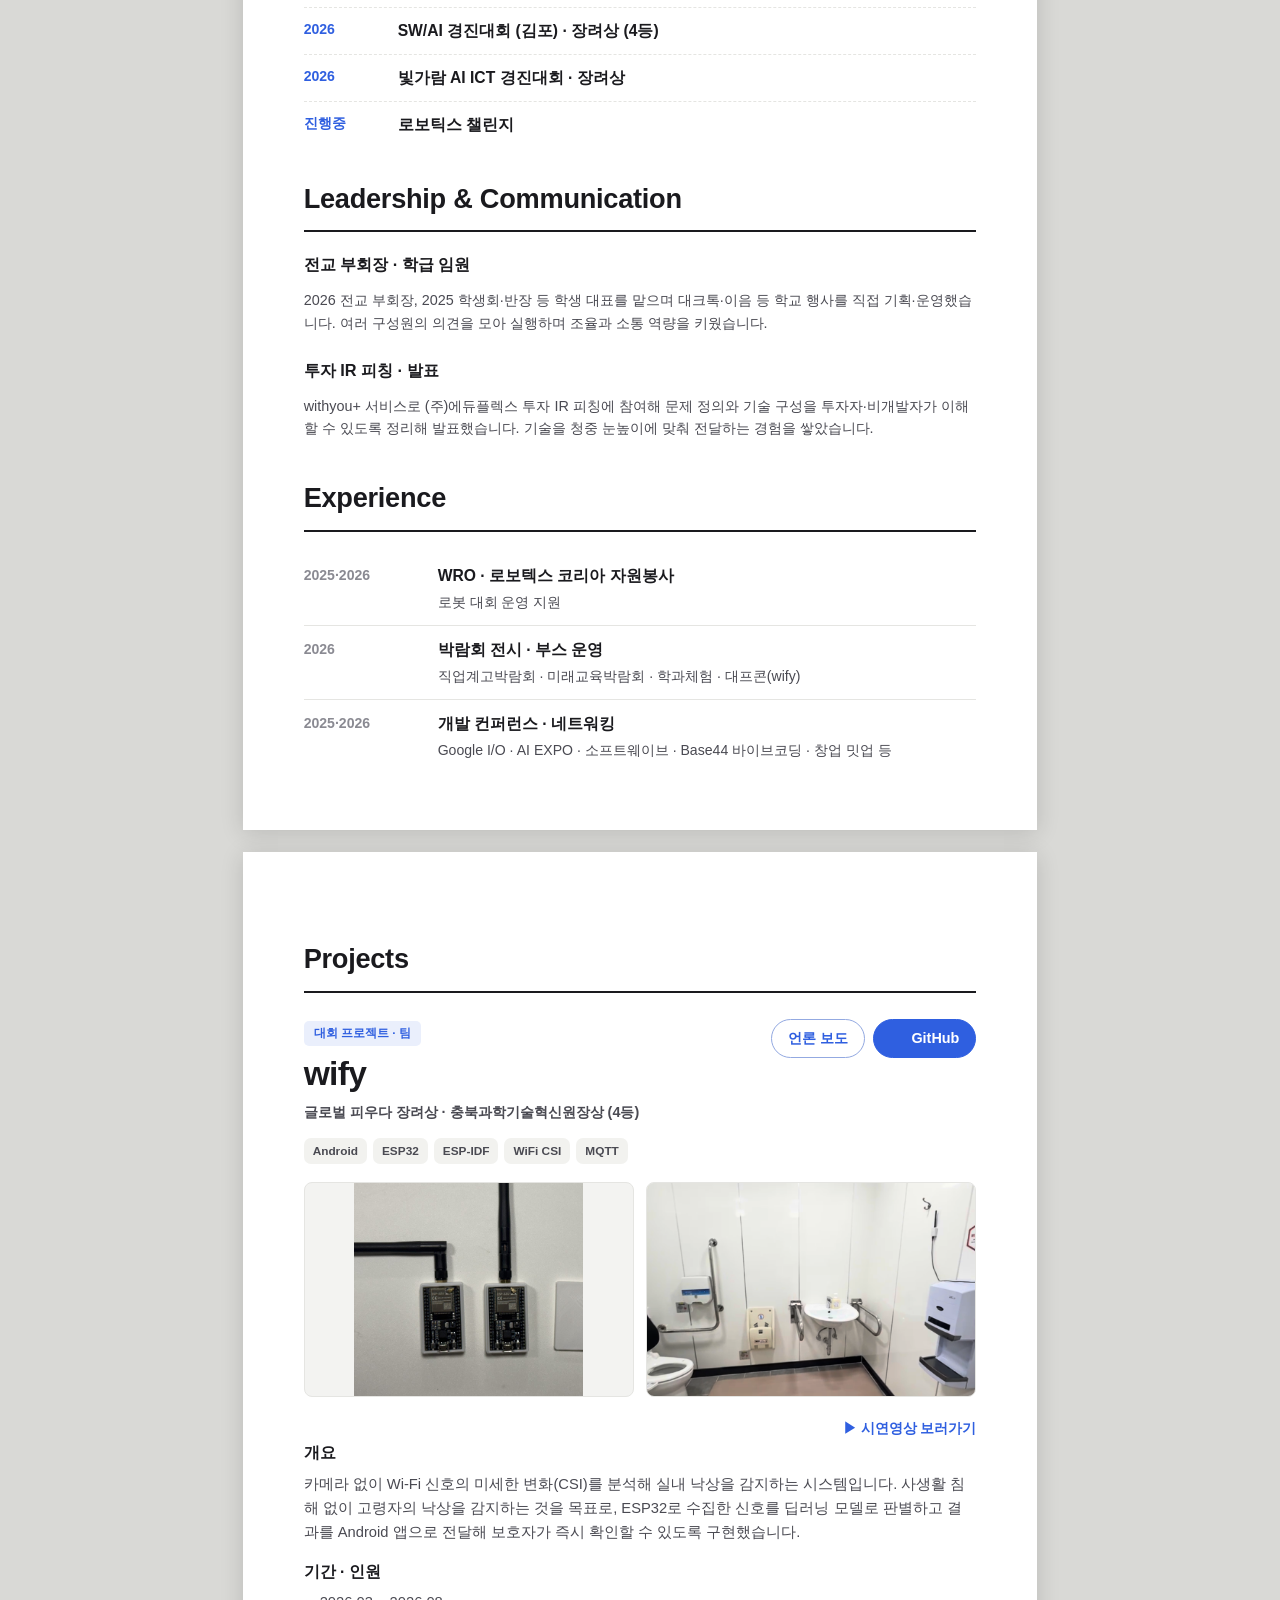
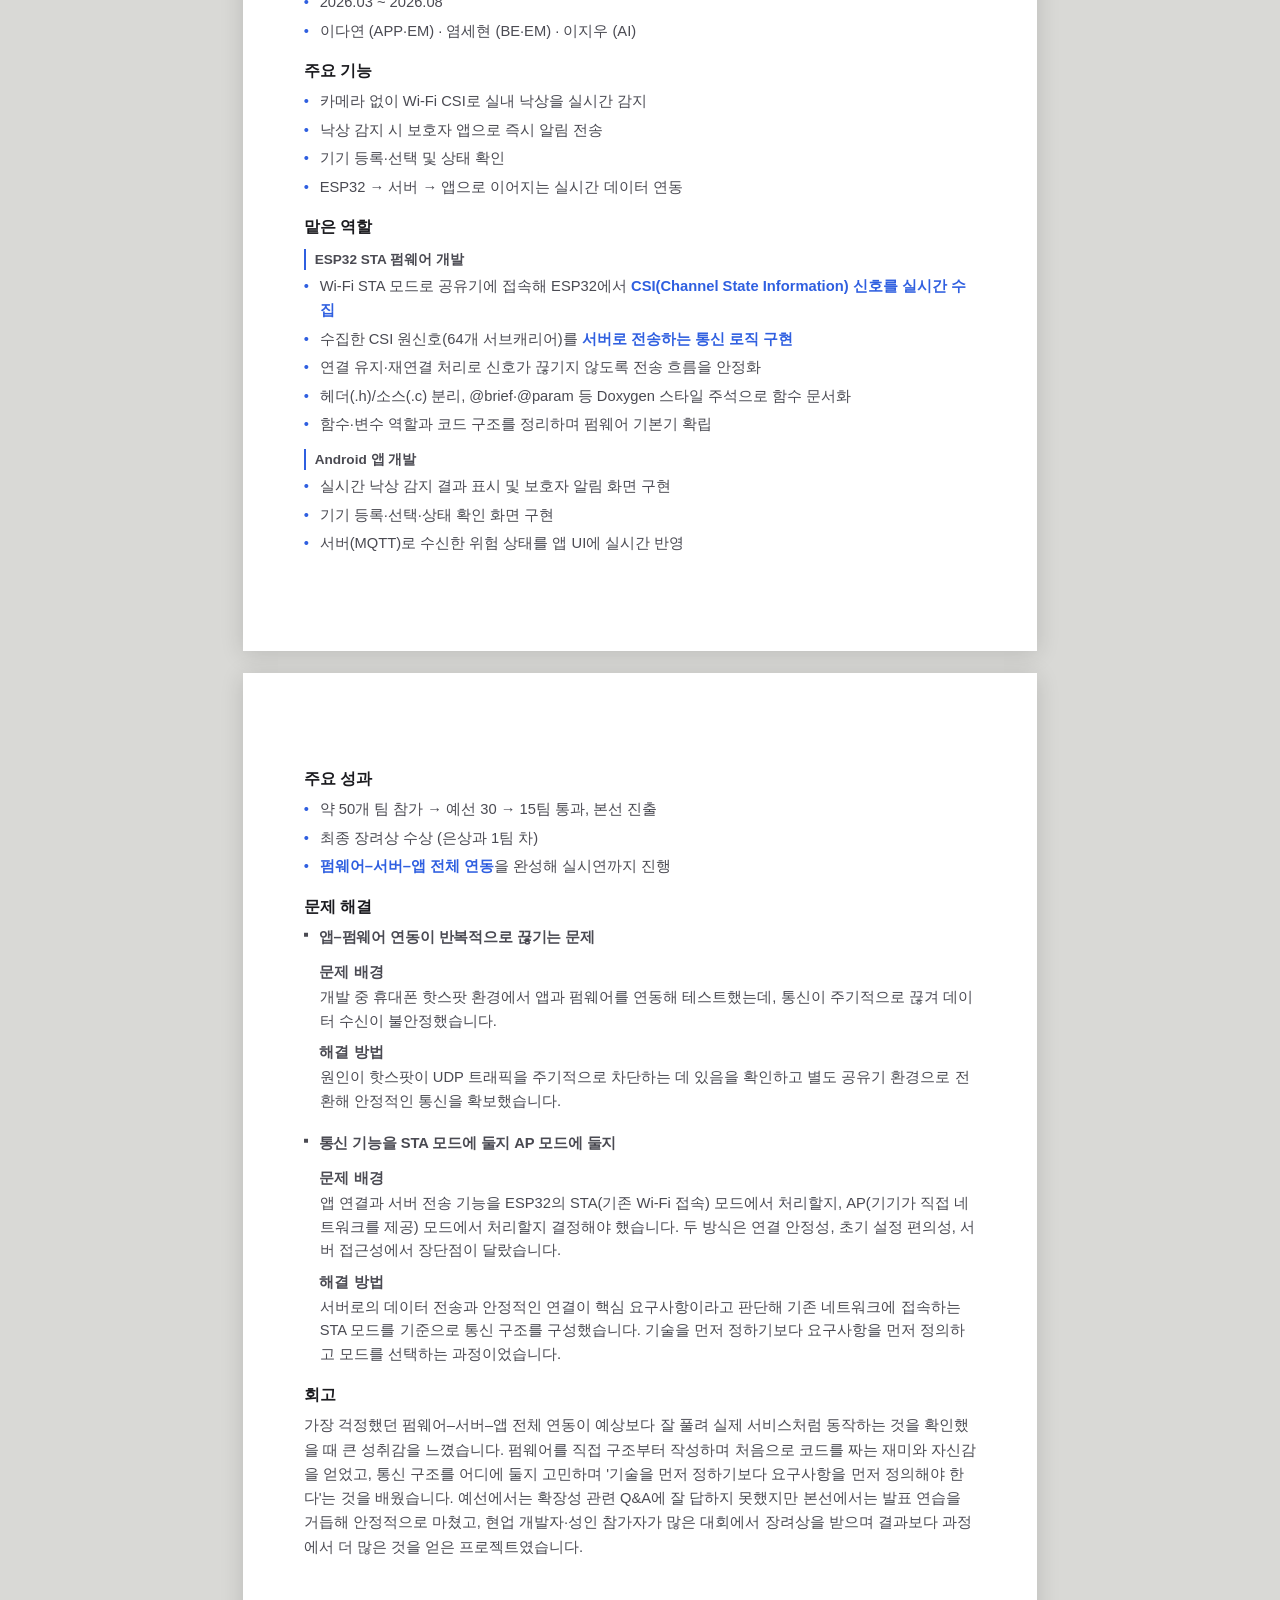
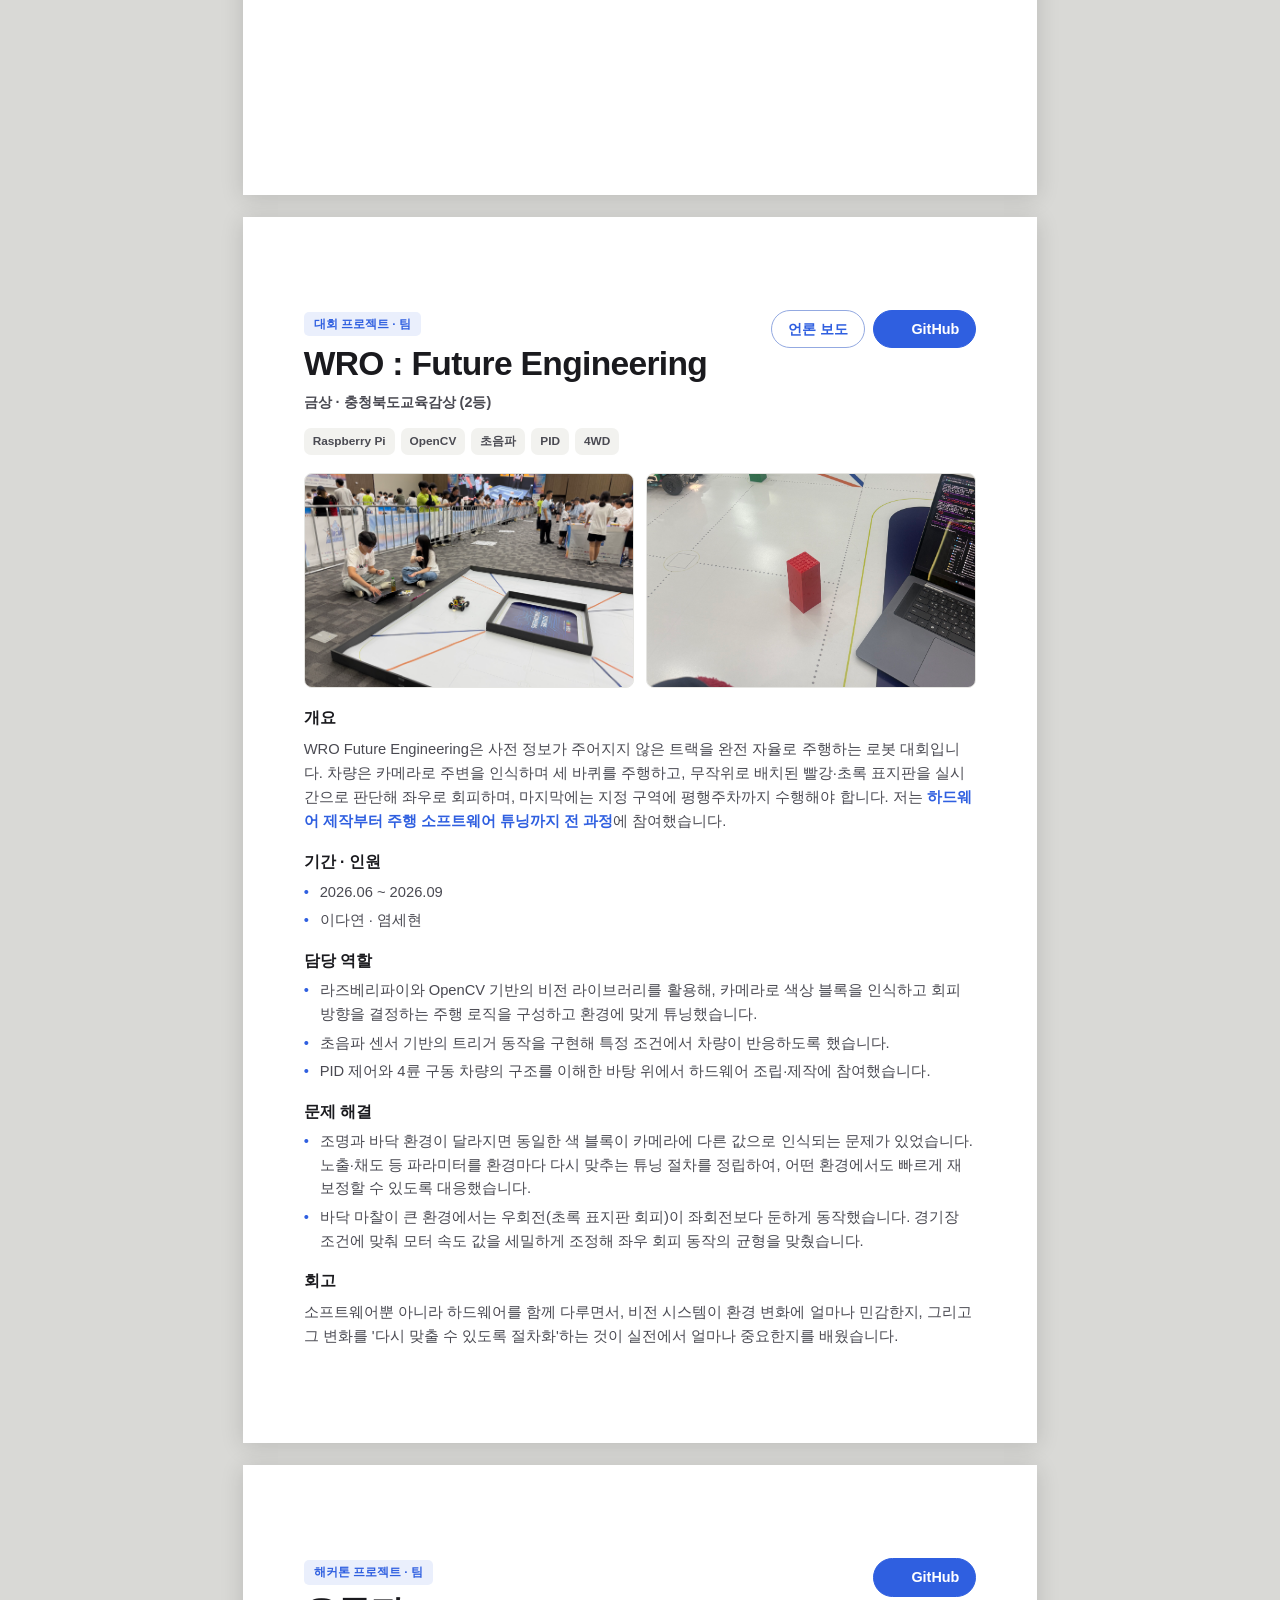
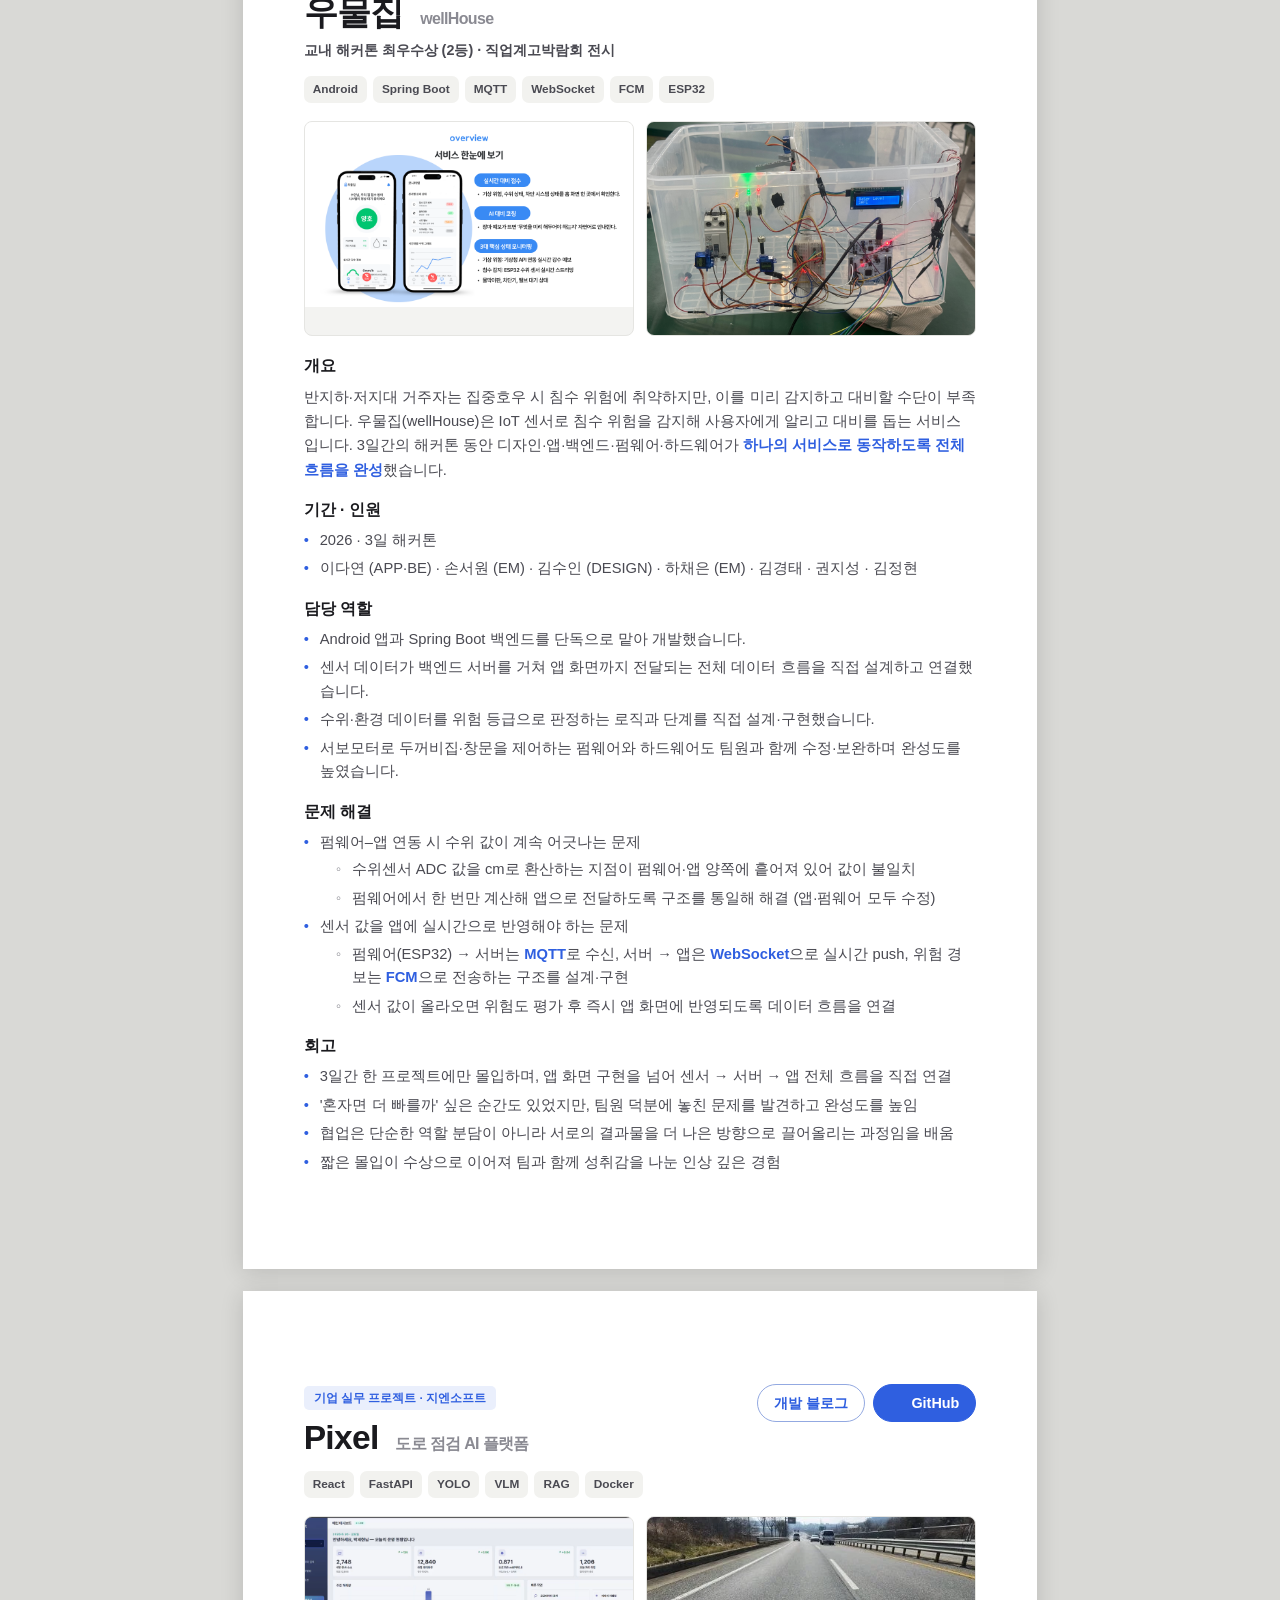
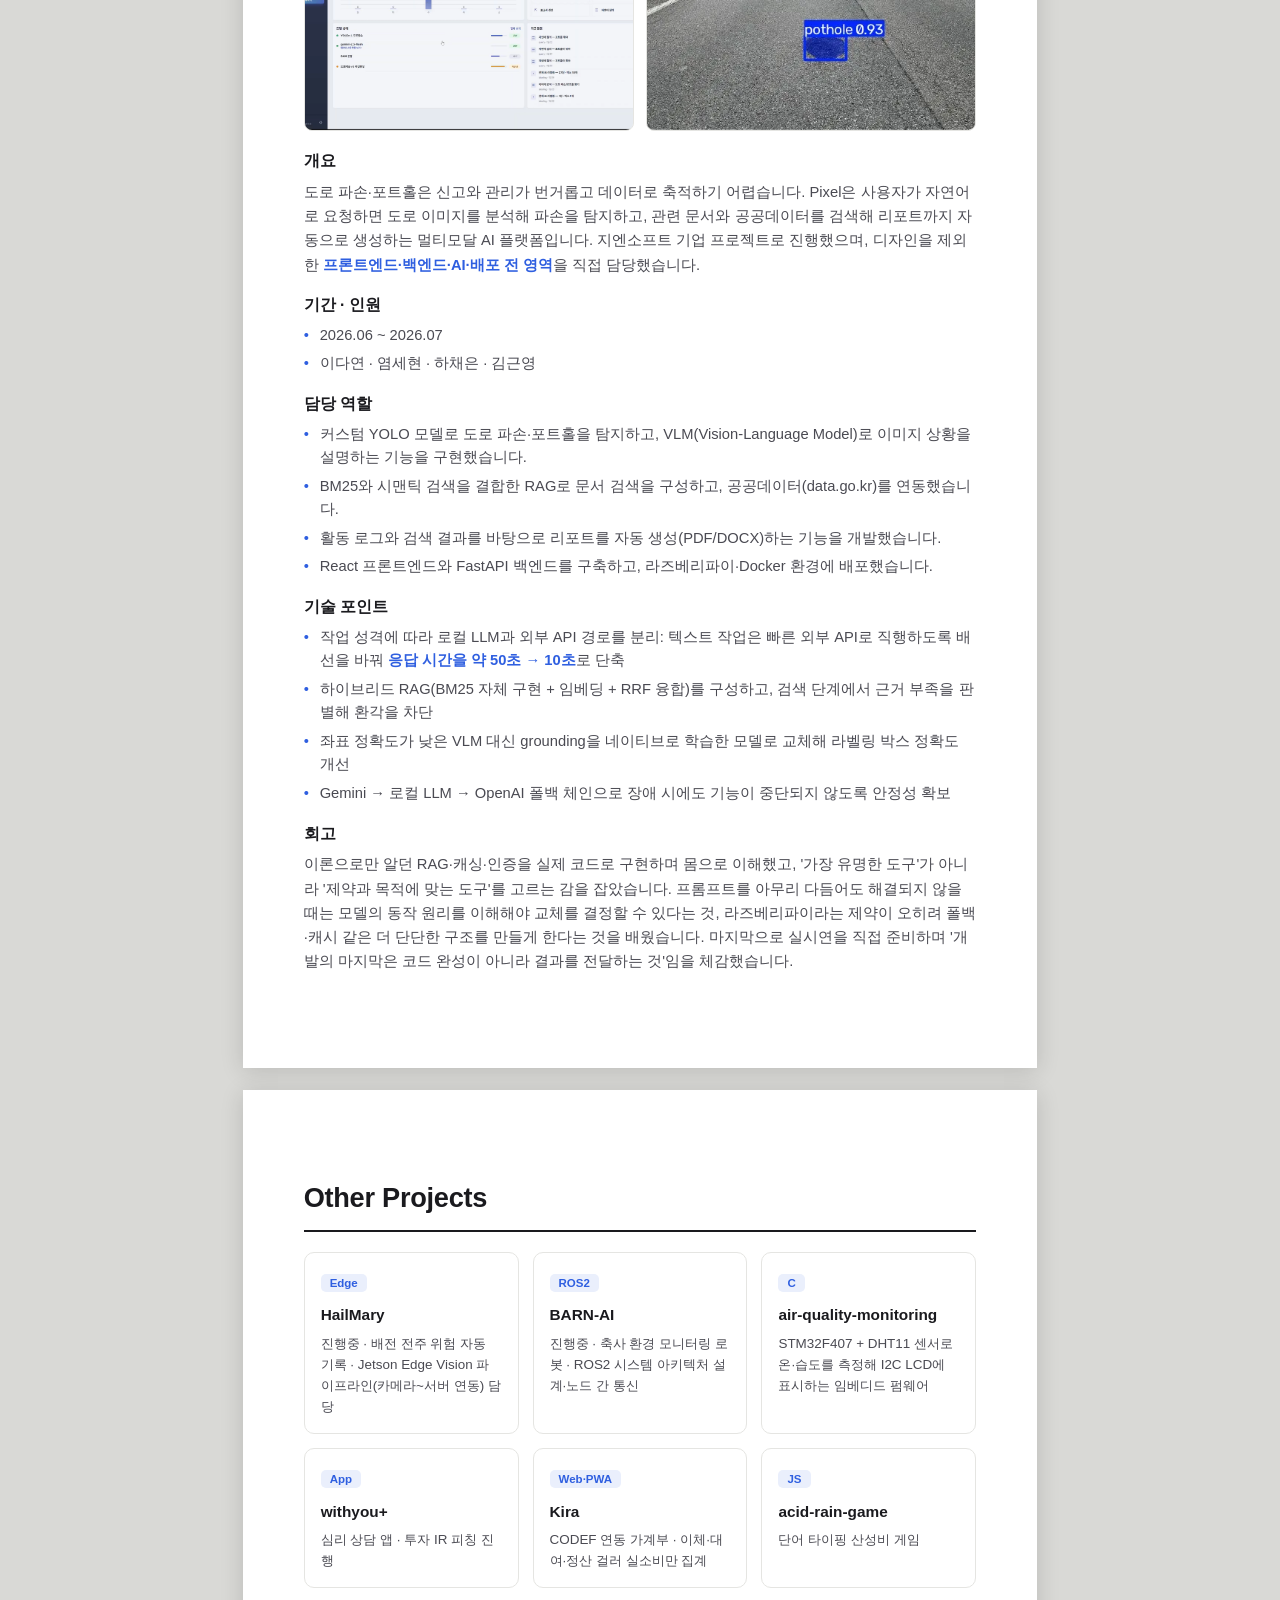
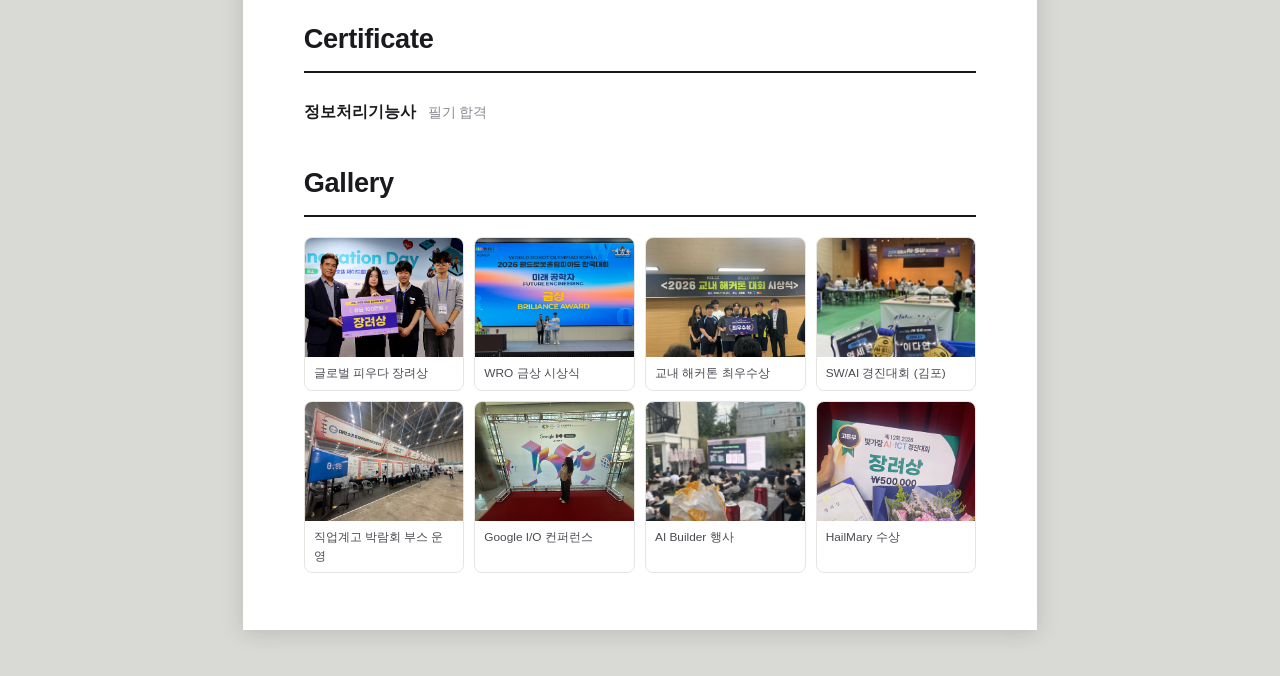
==== commit 7f9c07e5: "feat: HailMary 사진을 기기·발표 사진으로 교체, 갤러리 국방산업→HailMary 수상 교체 Co-Authored-By: Claude Opus 4.8 (1M contex" ====
--- a/index_v1.html
+++ b/index_v1.html
@@ -463,7 +463,7 @@
         <figure><img src="gallary/직업계고 박람회 부스.jpg" alt="직업계고 박람회 부스" /><figcaption>직업계고 박람회 부스 운영</figcaption></figure>
         <figure><img src="gallary/구글 io 컨퍼런스.png" alt="Google I/O 컨퍼런스" /><figcaption>Google I/O 컨퍼런스</figcaption></figure>
         <figure><img src="gallary/ai builder 행사.jpg" alt="AI Builder 행사" /><figcaption>AI Builder 행사</figcaption></figure>
-        <figure><img src="gallary/국방산업발전대전.jpg" alt="국방산업발전 대전" /><figcaption>국방산업발전 대전</figcaption></figure>
+        <figure><img src="gallary/헤일메리_수상.png" alt="HailMary 수상" style="object-position: 50% 30%;" /><figcaption>HailMary 수상</figcaption></figure>
       </div>
     </section>
 
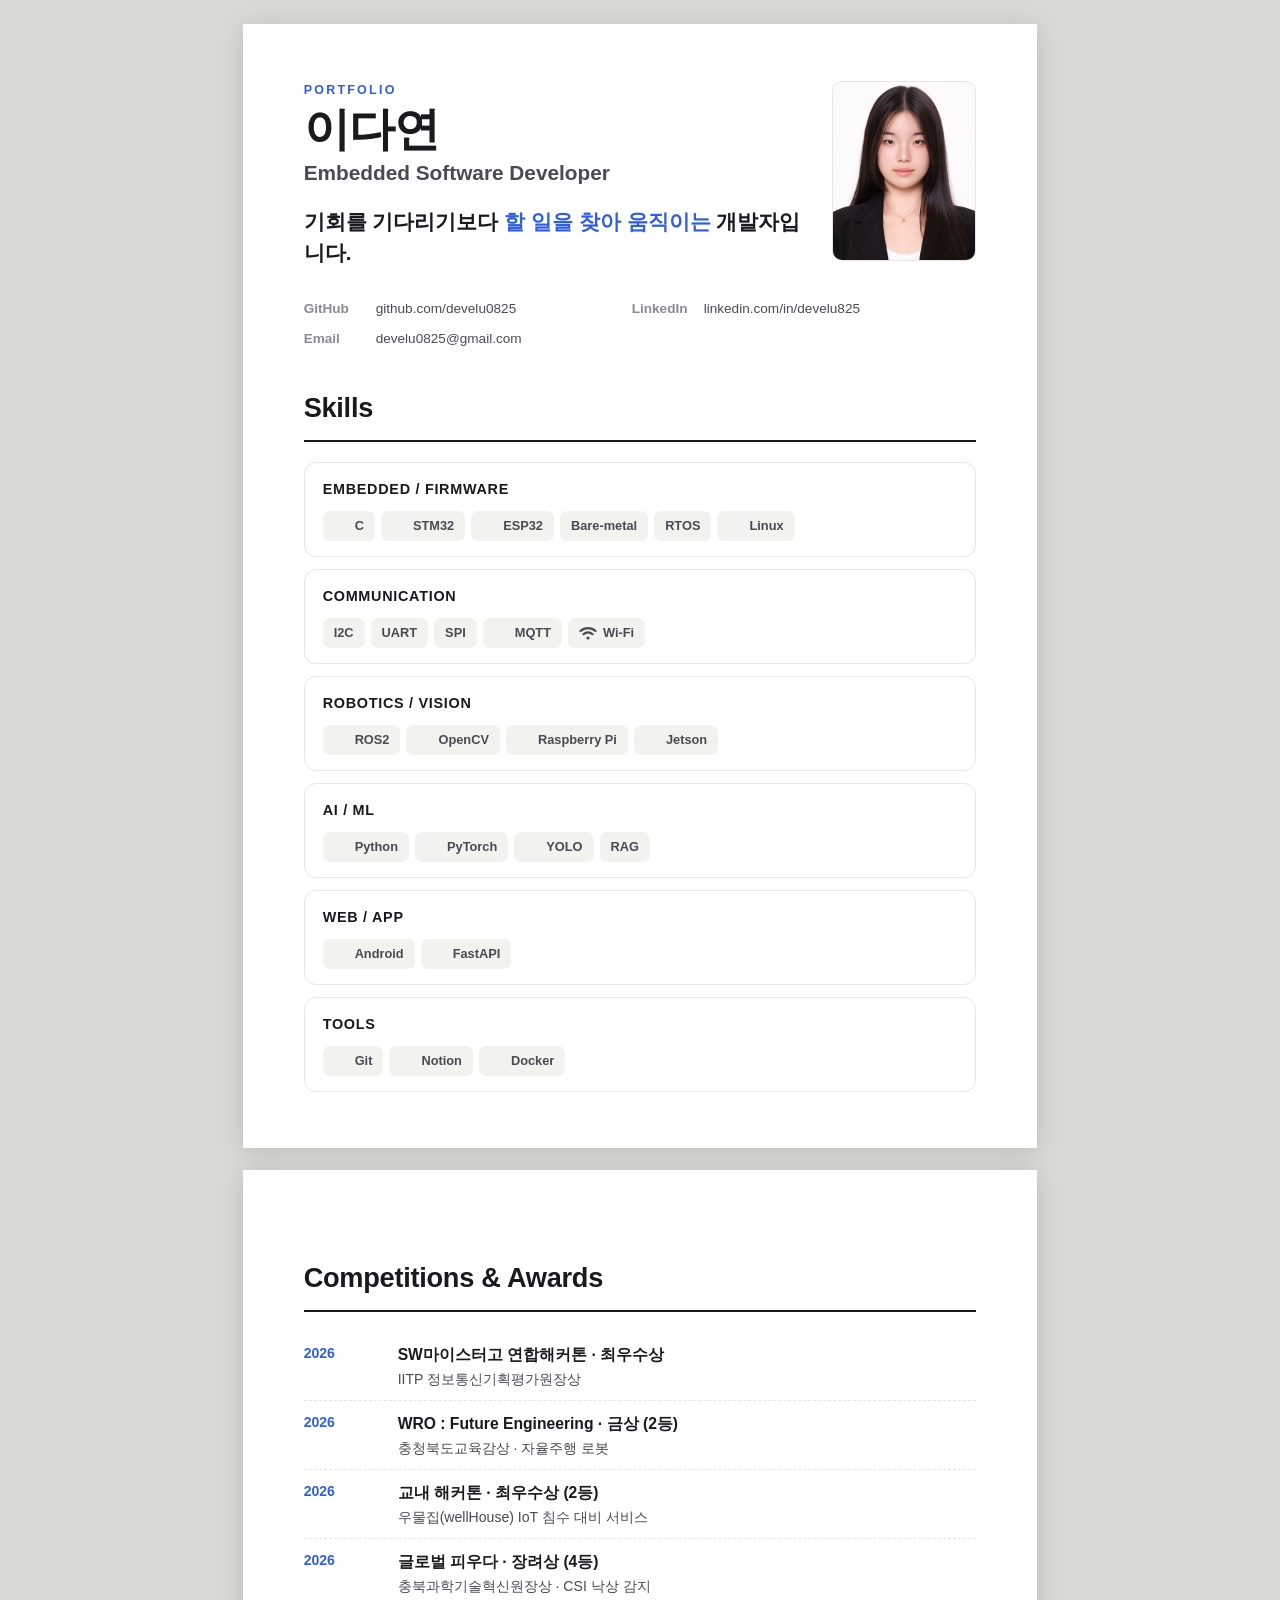
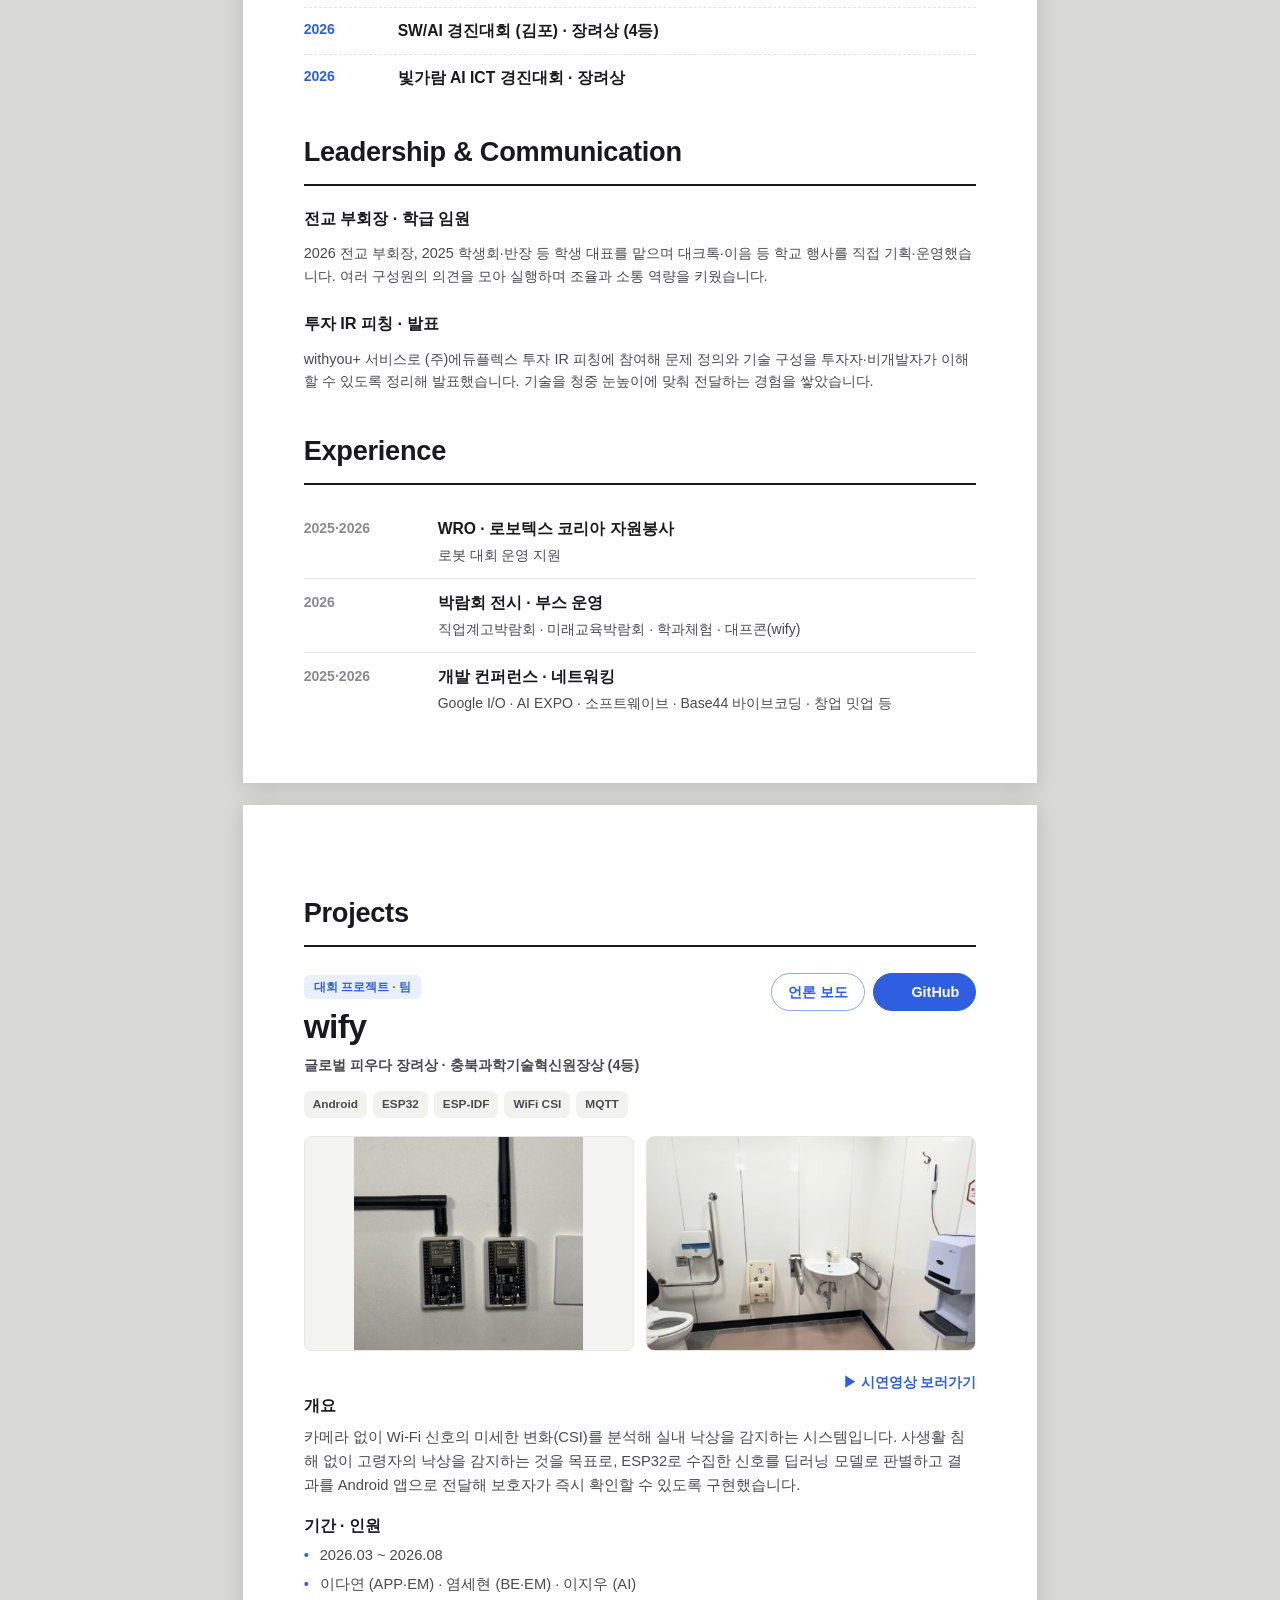
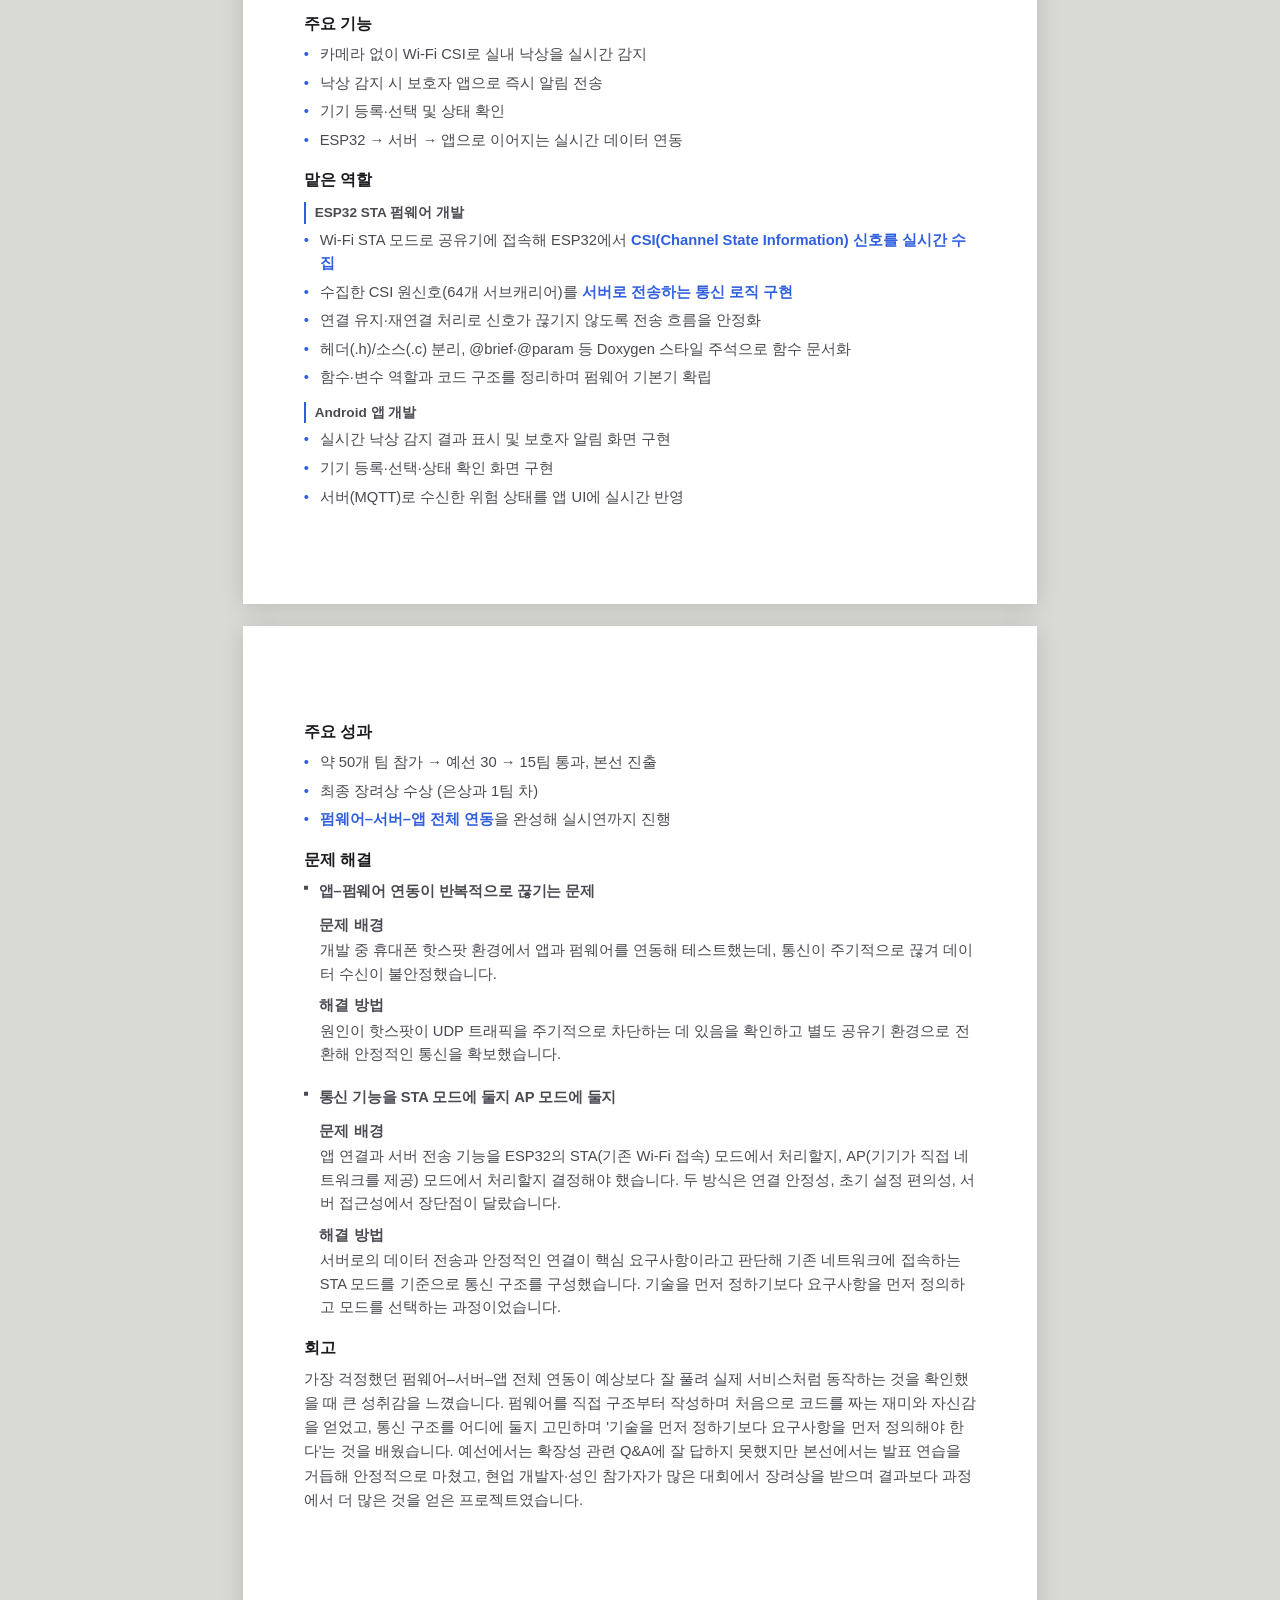
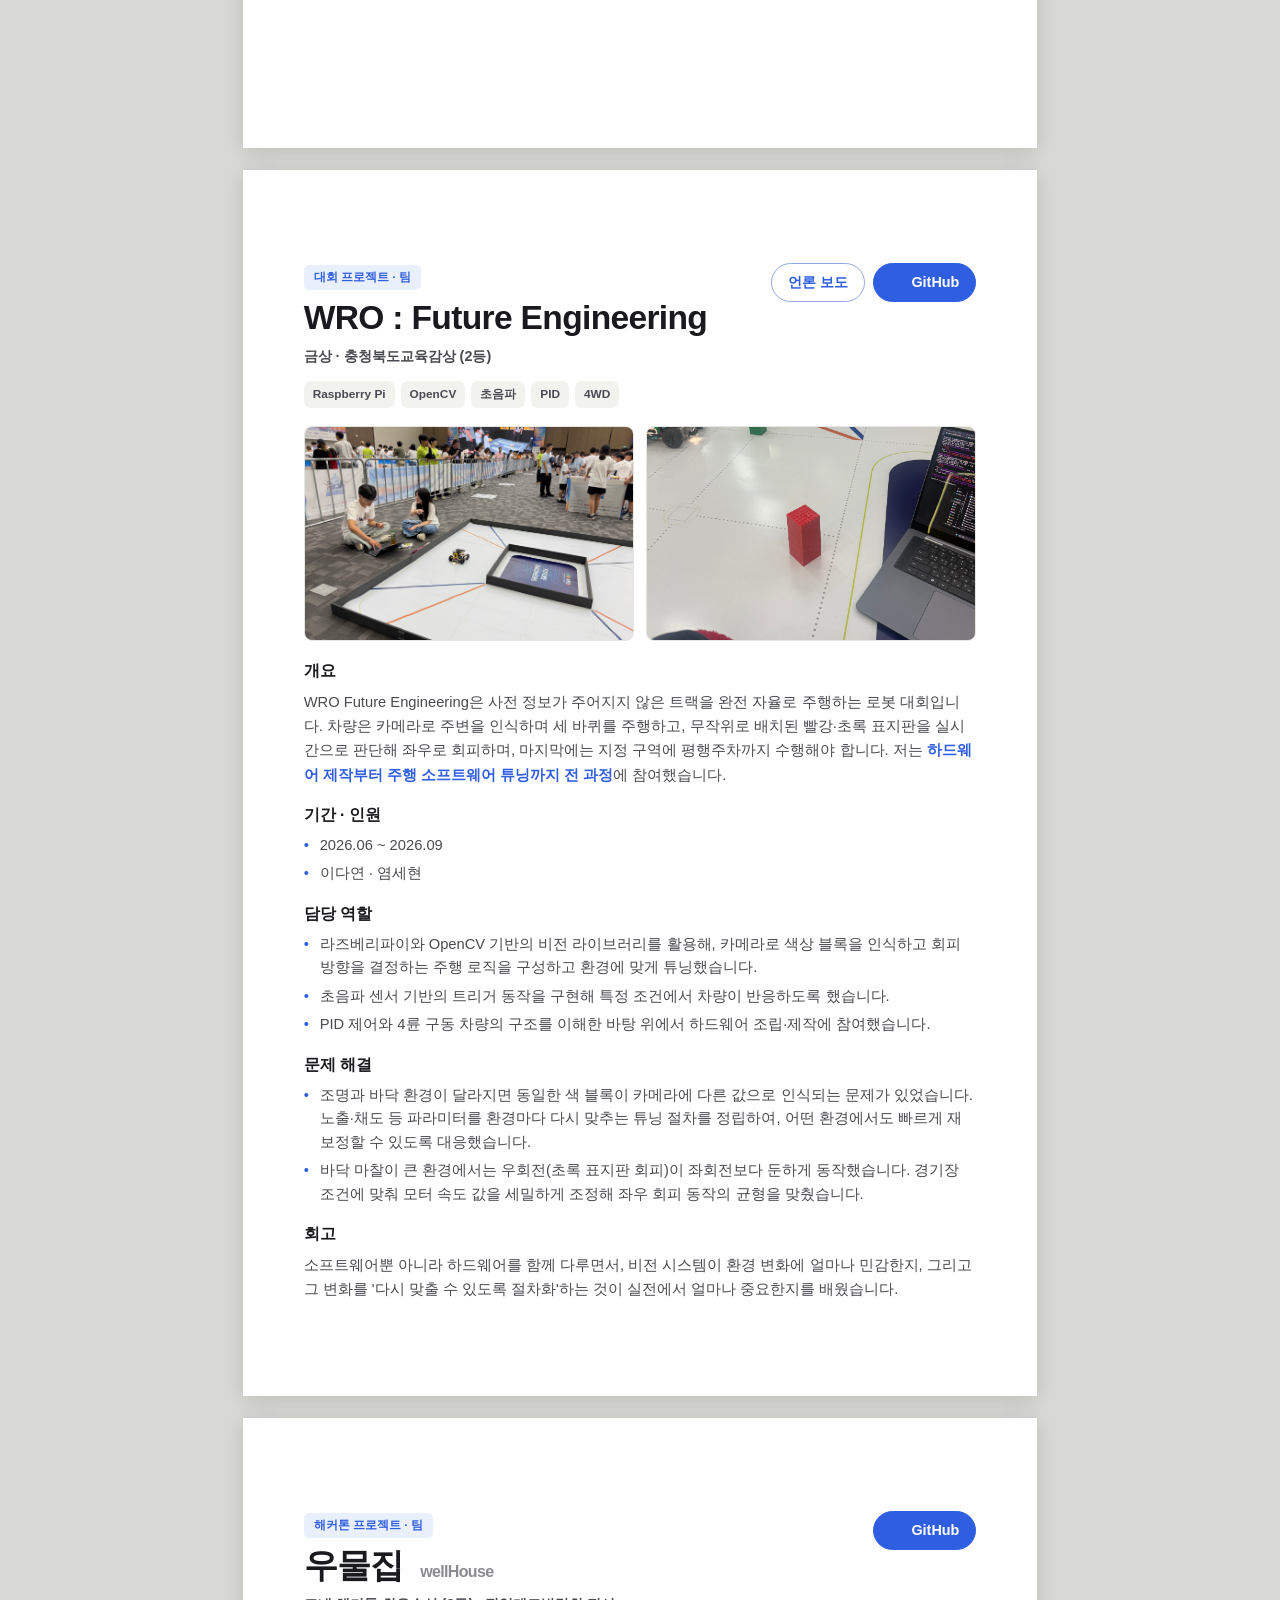
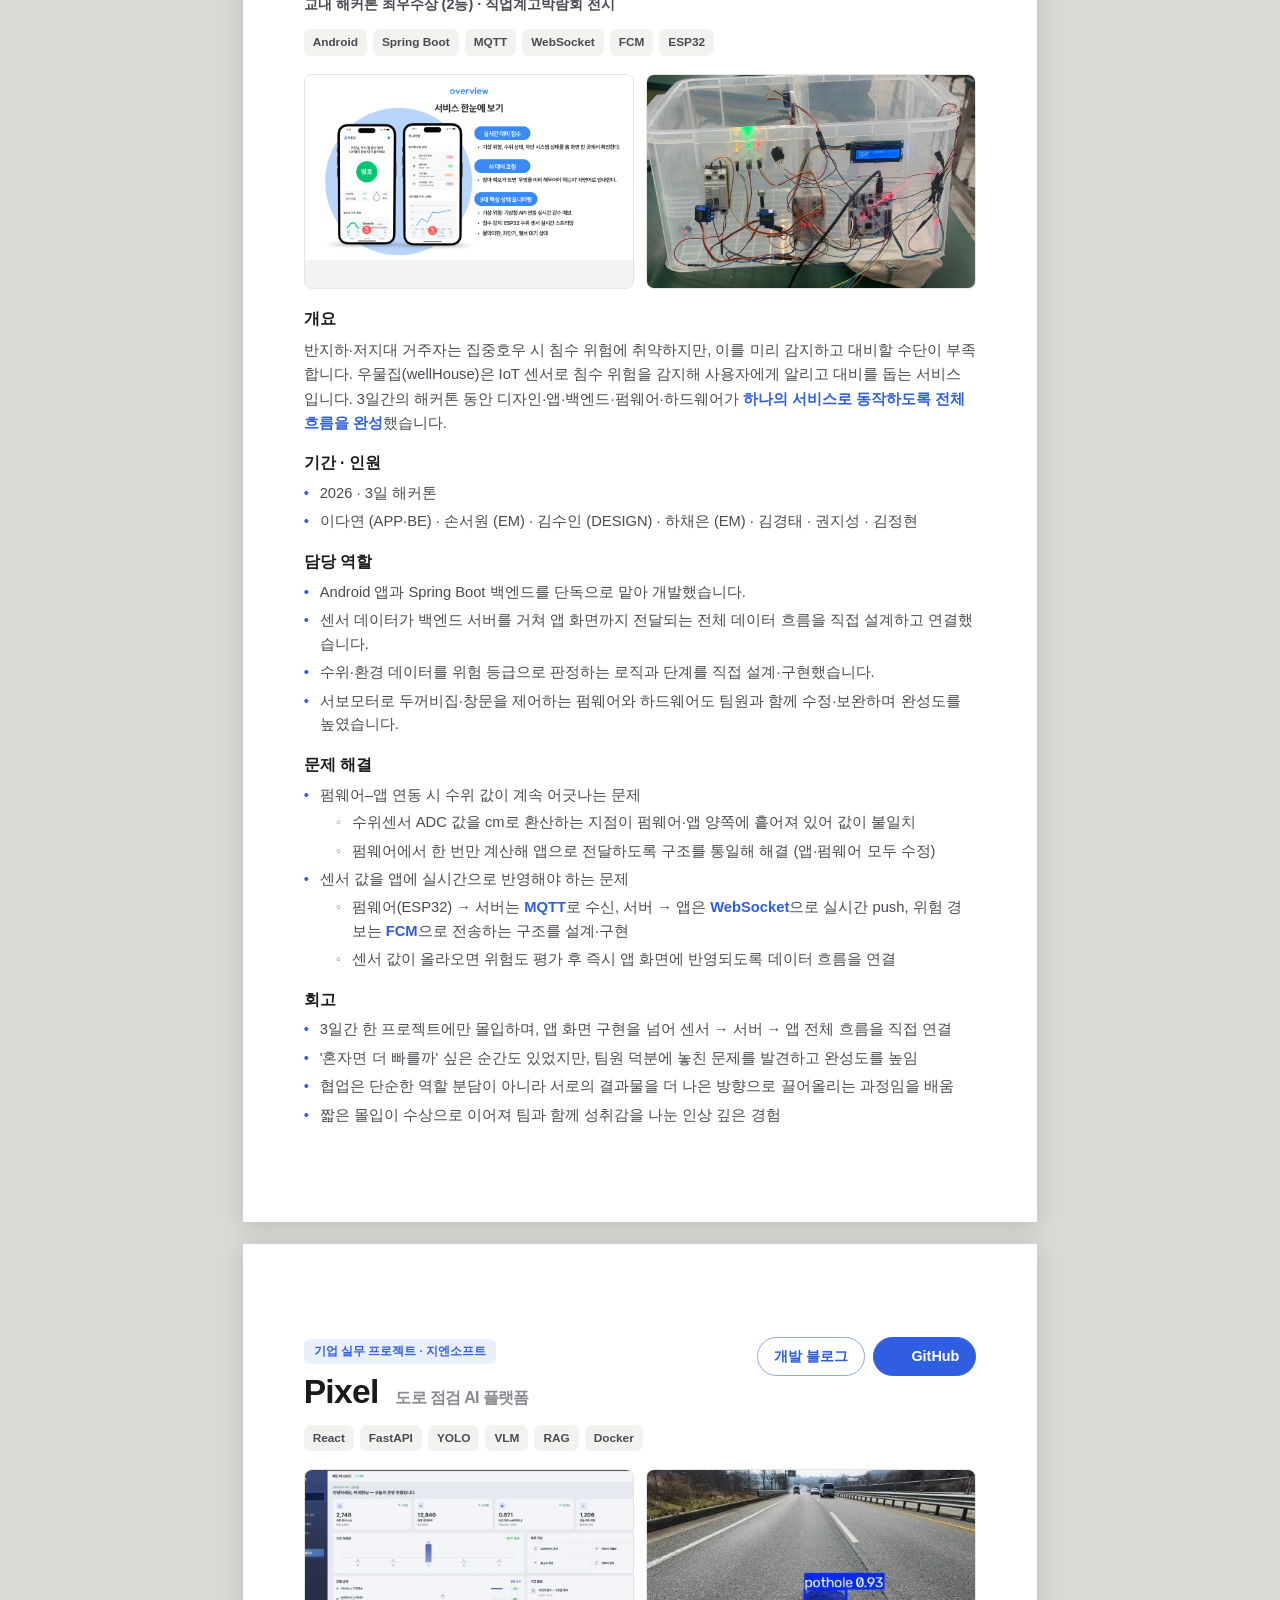
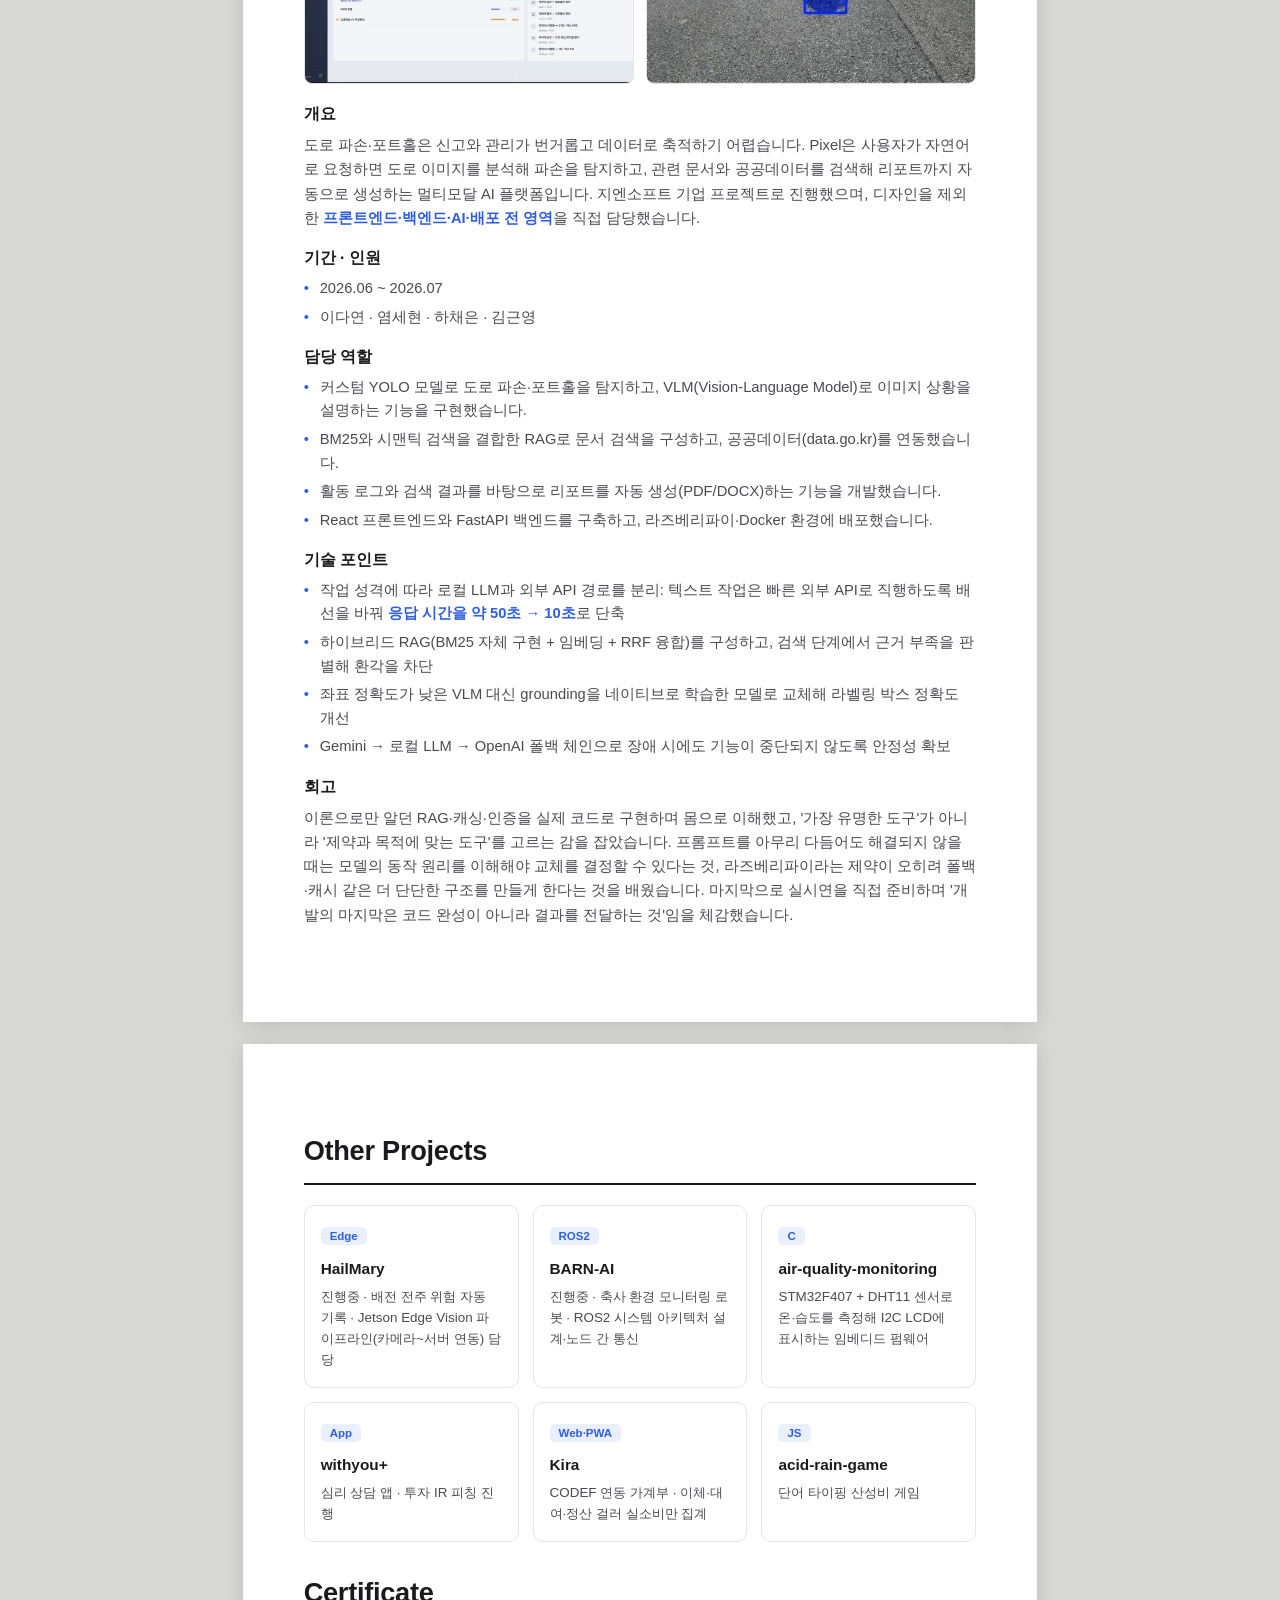
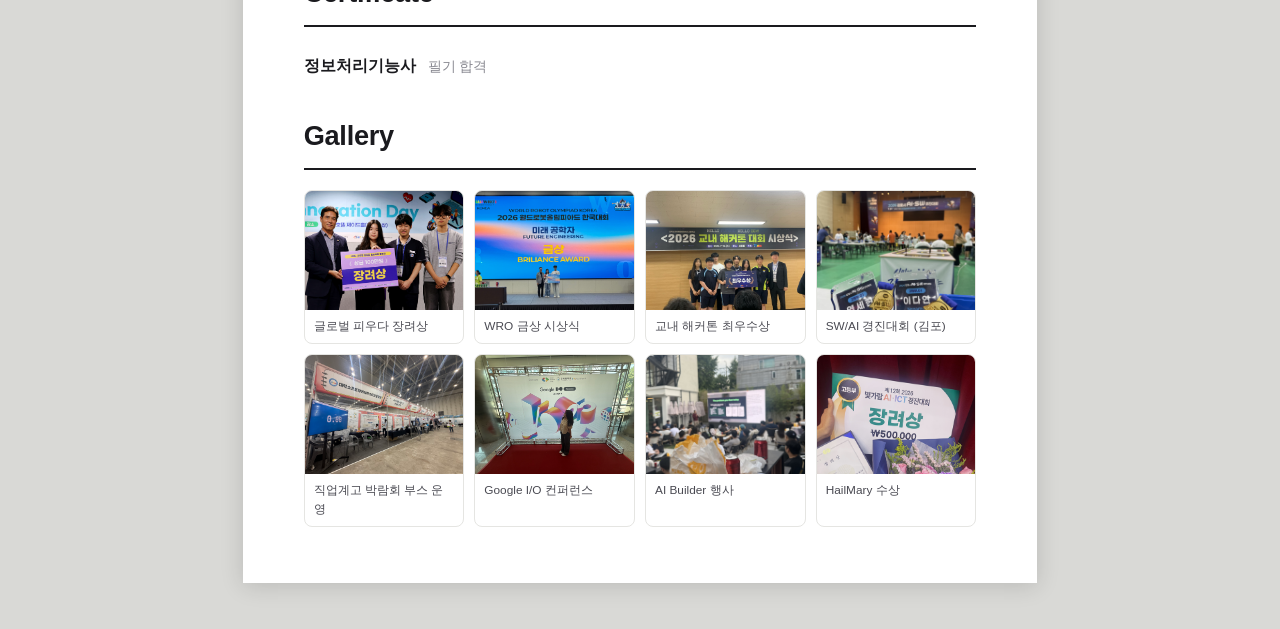
==== commit 314e01d1: "feat: 프로젝트 순서 HailMary→wify→WRO로 변경·전체 사진 190px 통일·로보틱스 챌린지(진행중) 제거 Co-Authored-By: Claude Opus 4.8 " ====
--- a/index_v1.html
+++ b/index_v1.html
@@ -126,7 +126,6 @@
         <li><span class="tl__date">2026</span><div><b>교내 해커톤 · 최우수상 (2등)</b><p>우물집(wellHouse) IoT 침수 대비 서비스</p></div></li>
         <li><span class="tl__date">2026</span><div><b>글로벌 피우다 · 장려상 (4등)</b><p>충북과학기술혁신원장상 · CSI 낙상 감지</p></div></li>
         <li><span class="tl__date">2026</span><div><b>SW/AI 경진대회 (김포) · 장려상 (4등)</b></div></li>        <li><span class="tl__date">2026</span><div><b>빛가람 AI ICT 경진대회 · 장려상</b></div></li>
-        <li><span class="tl__date">진행중</span><div><b>로보틱스 챌린지</b></div></li>
       </ul>
     </section>
 
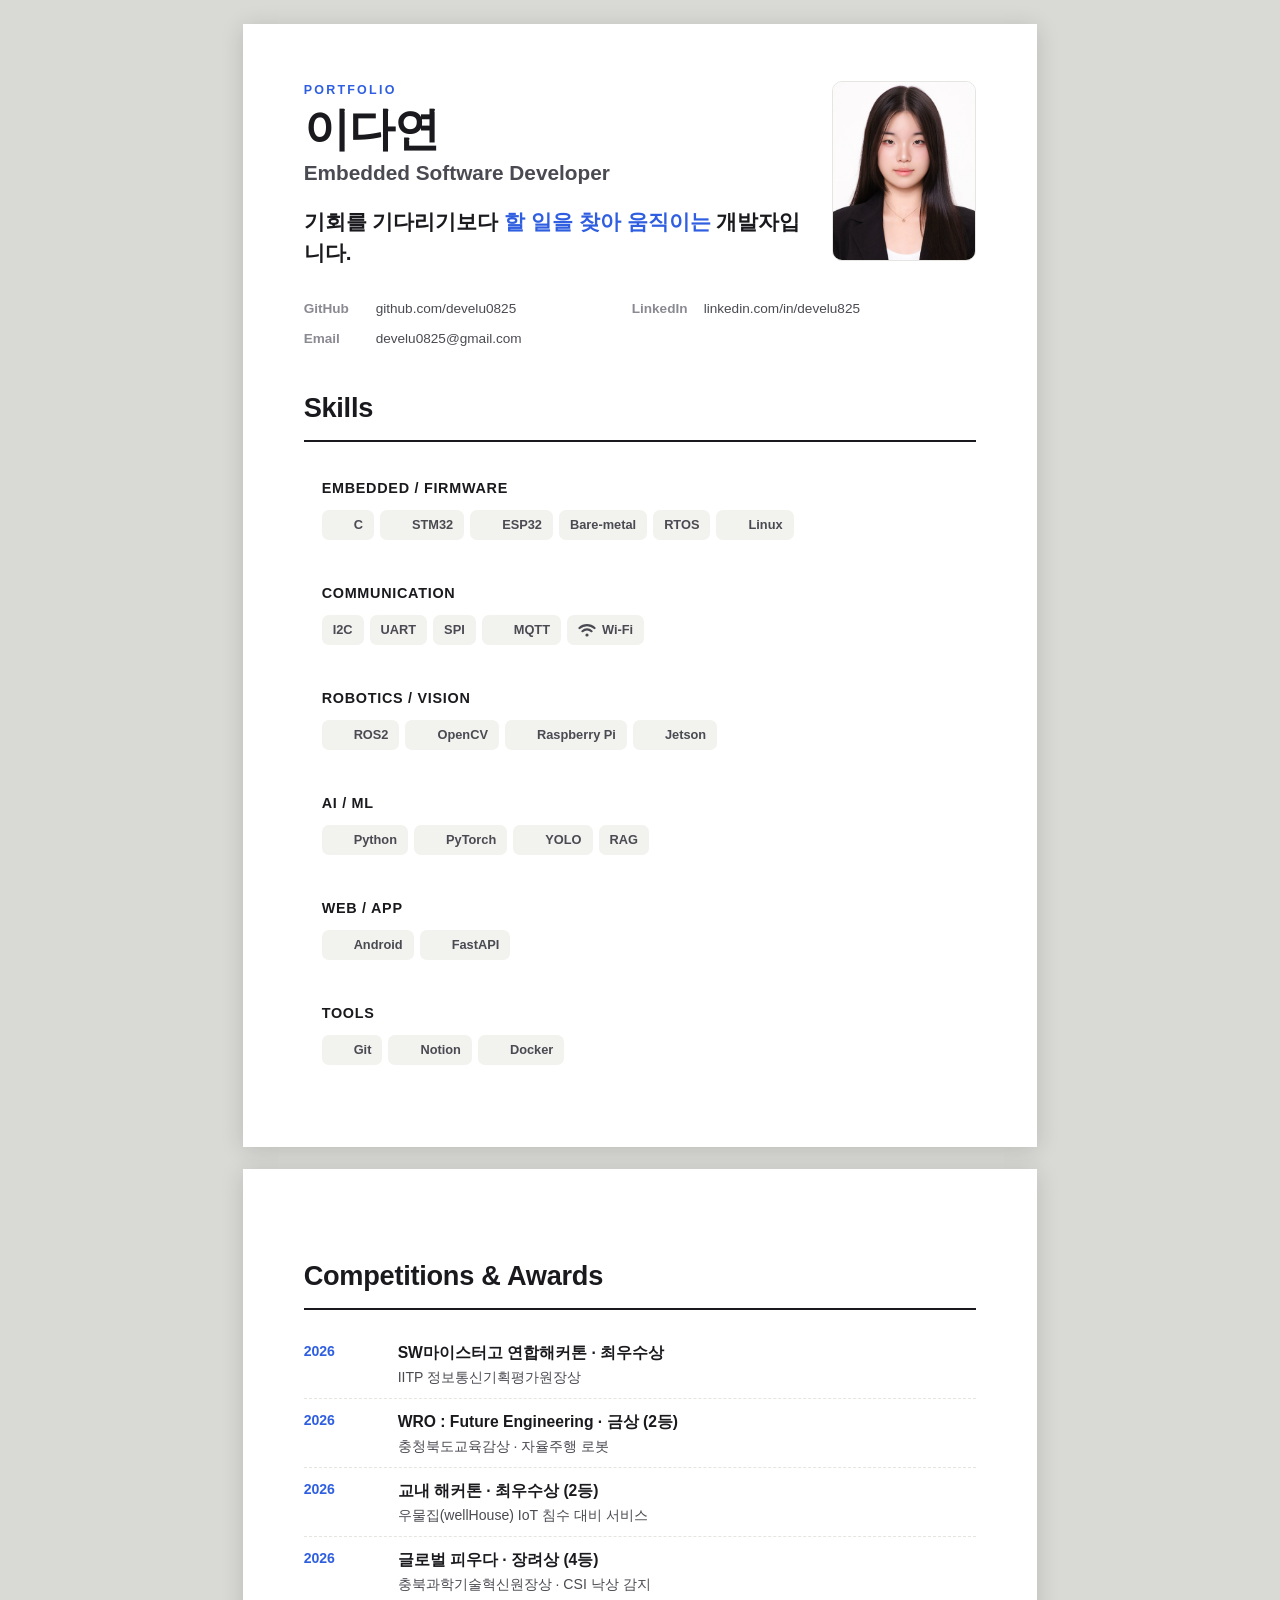
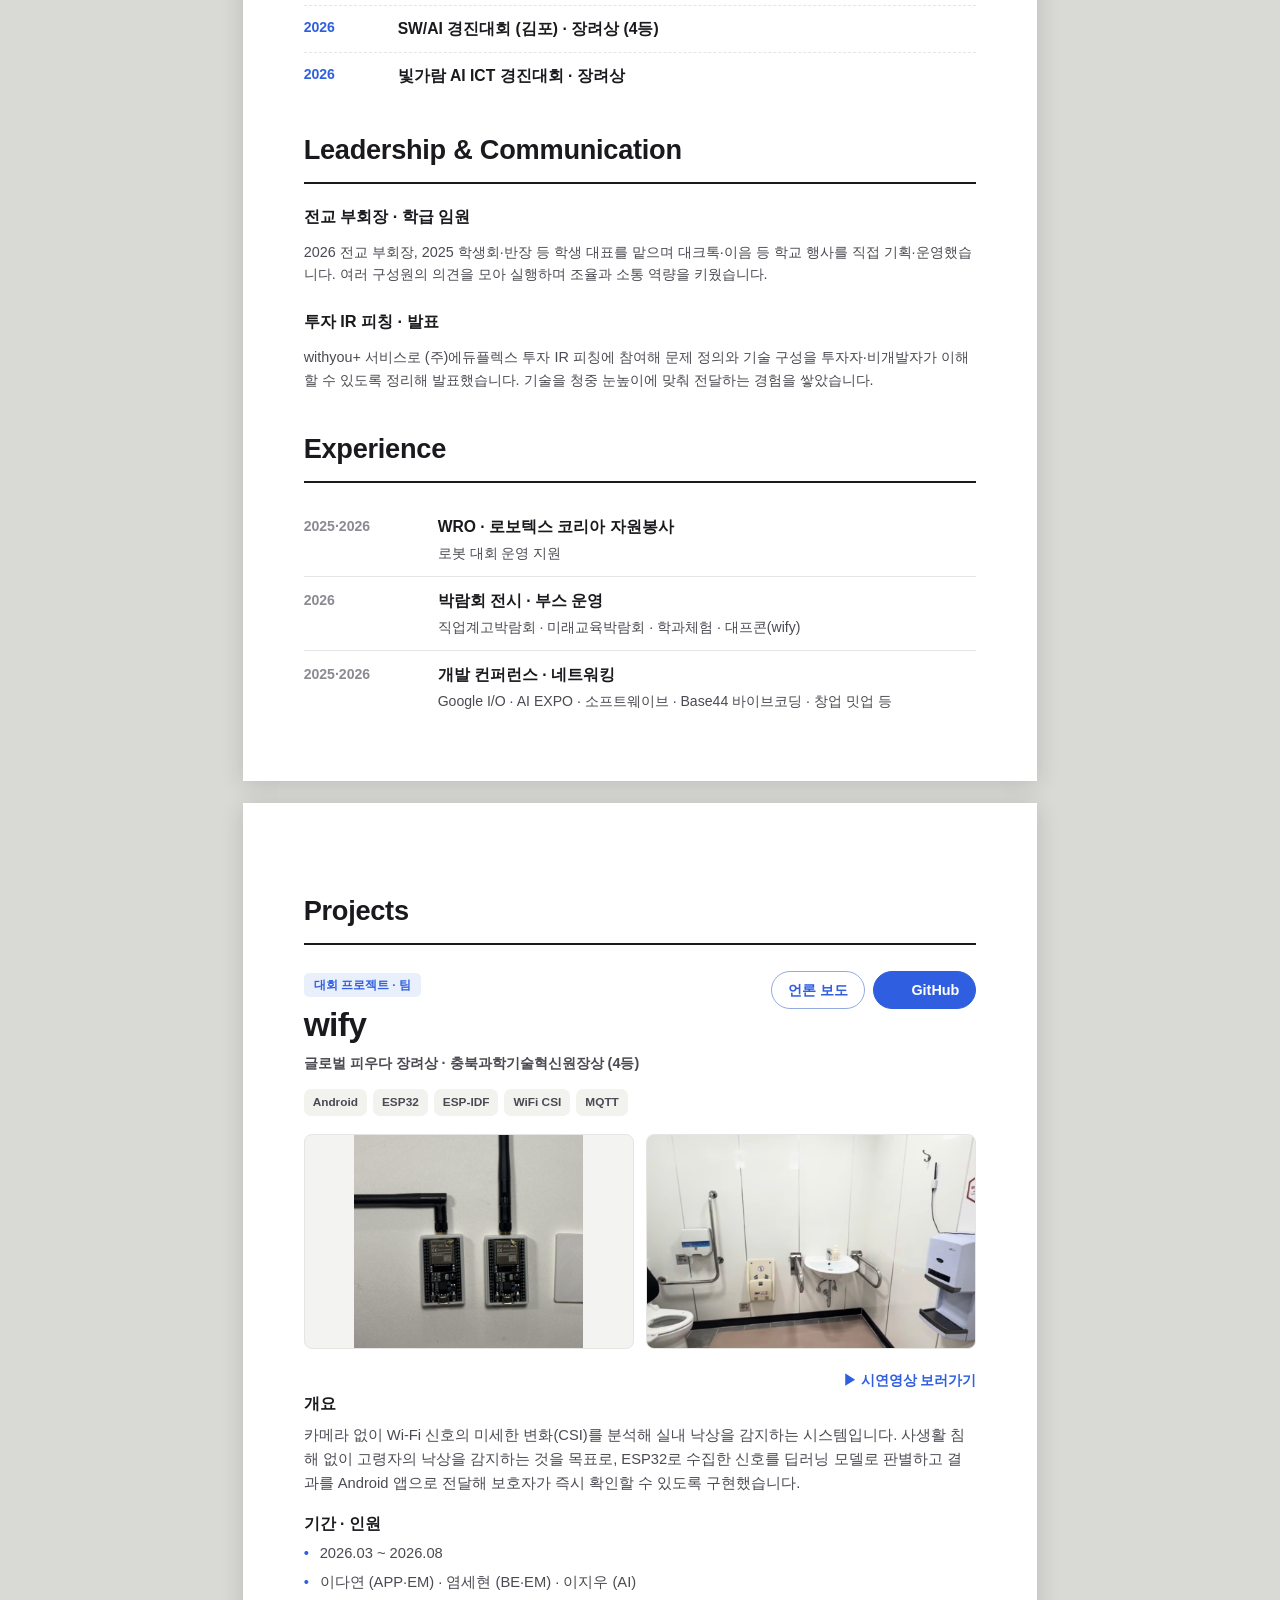
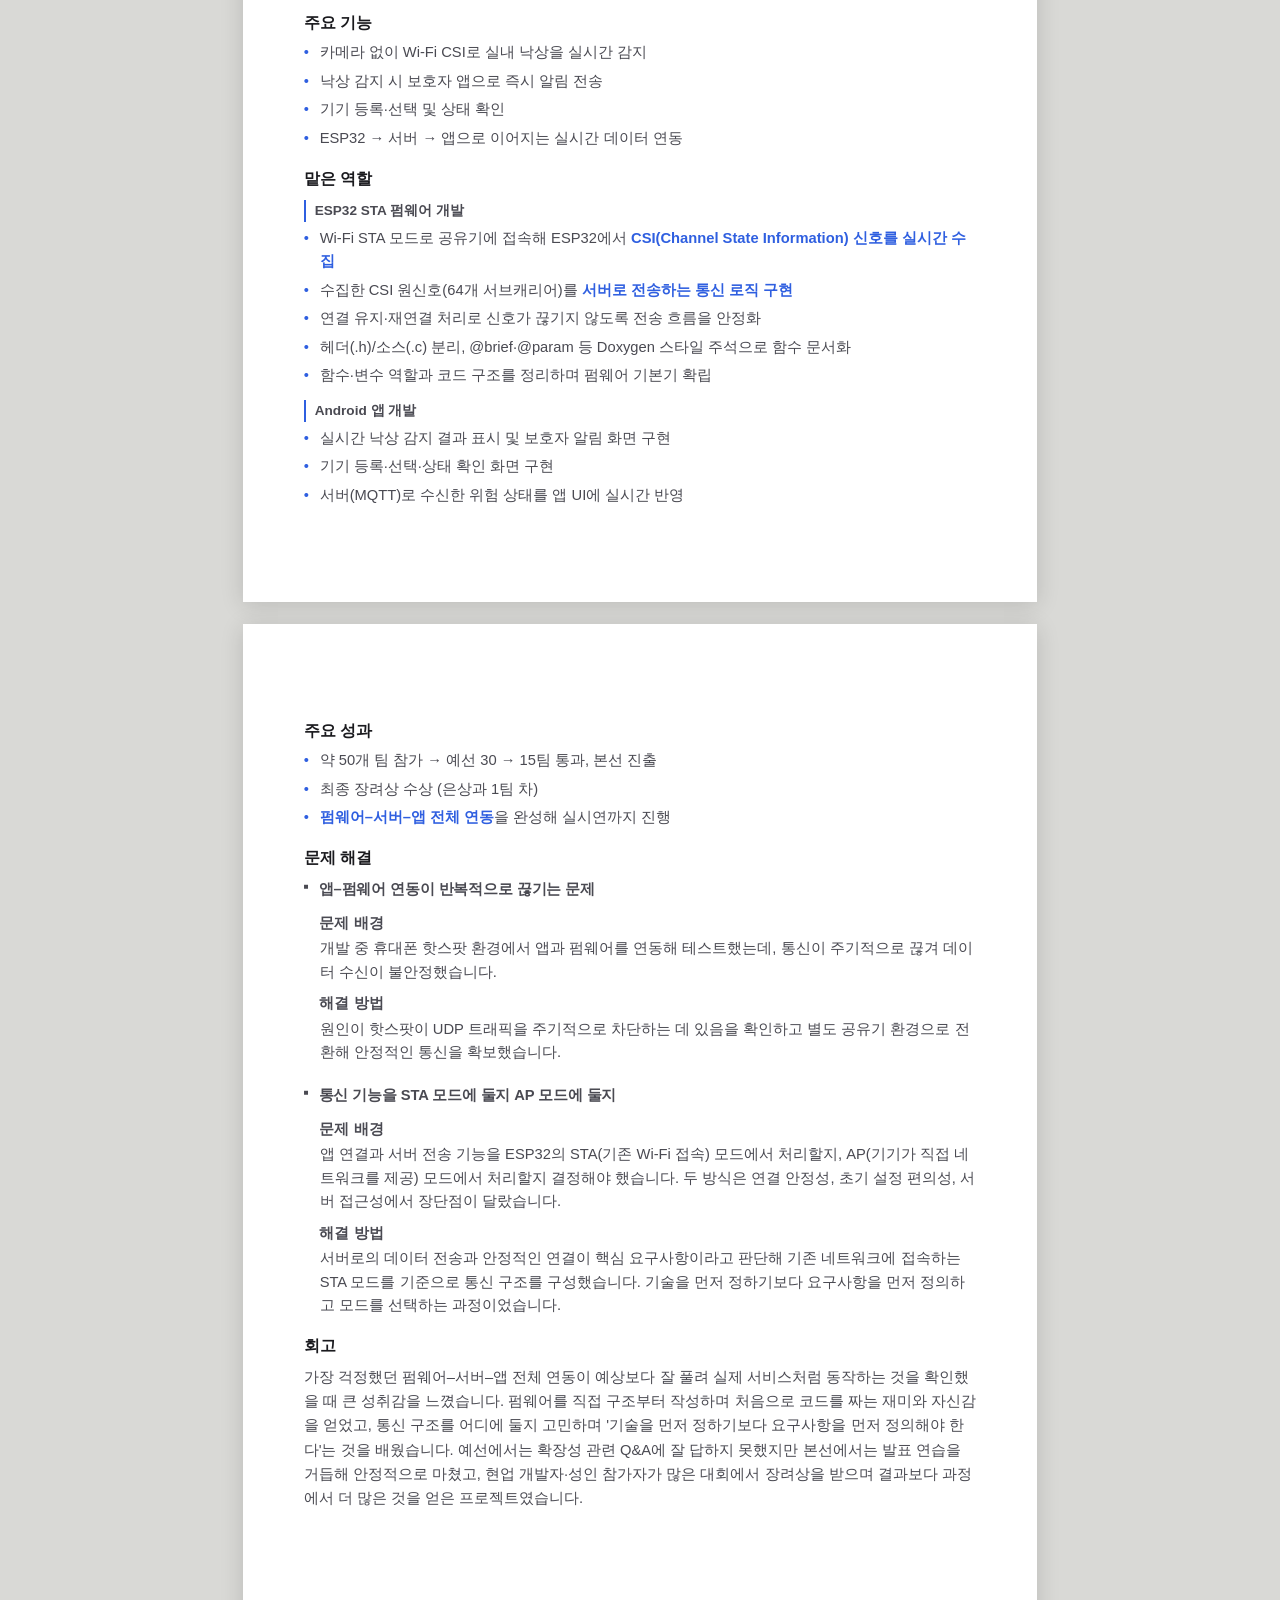
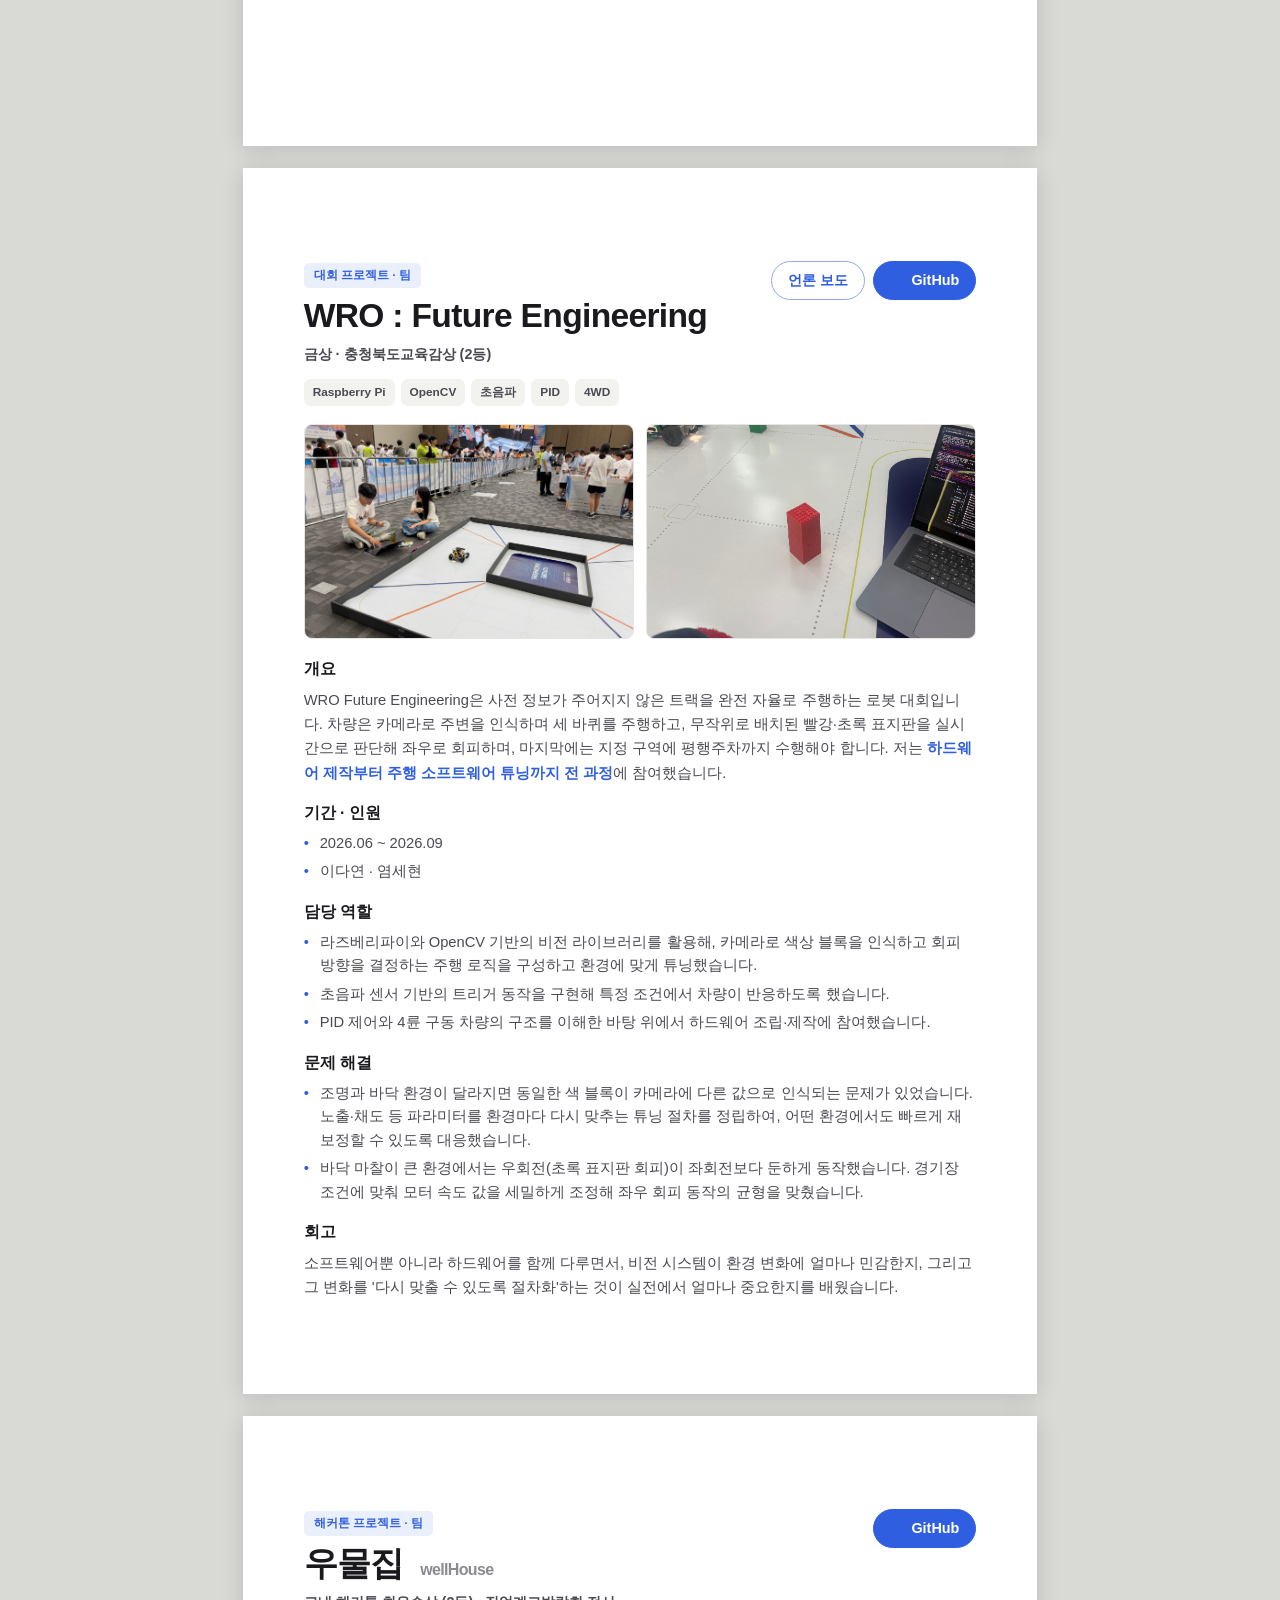
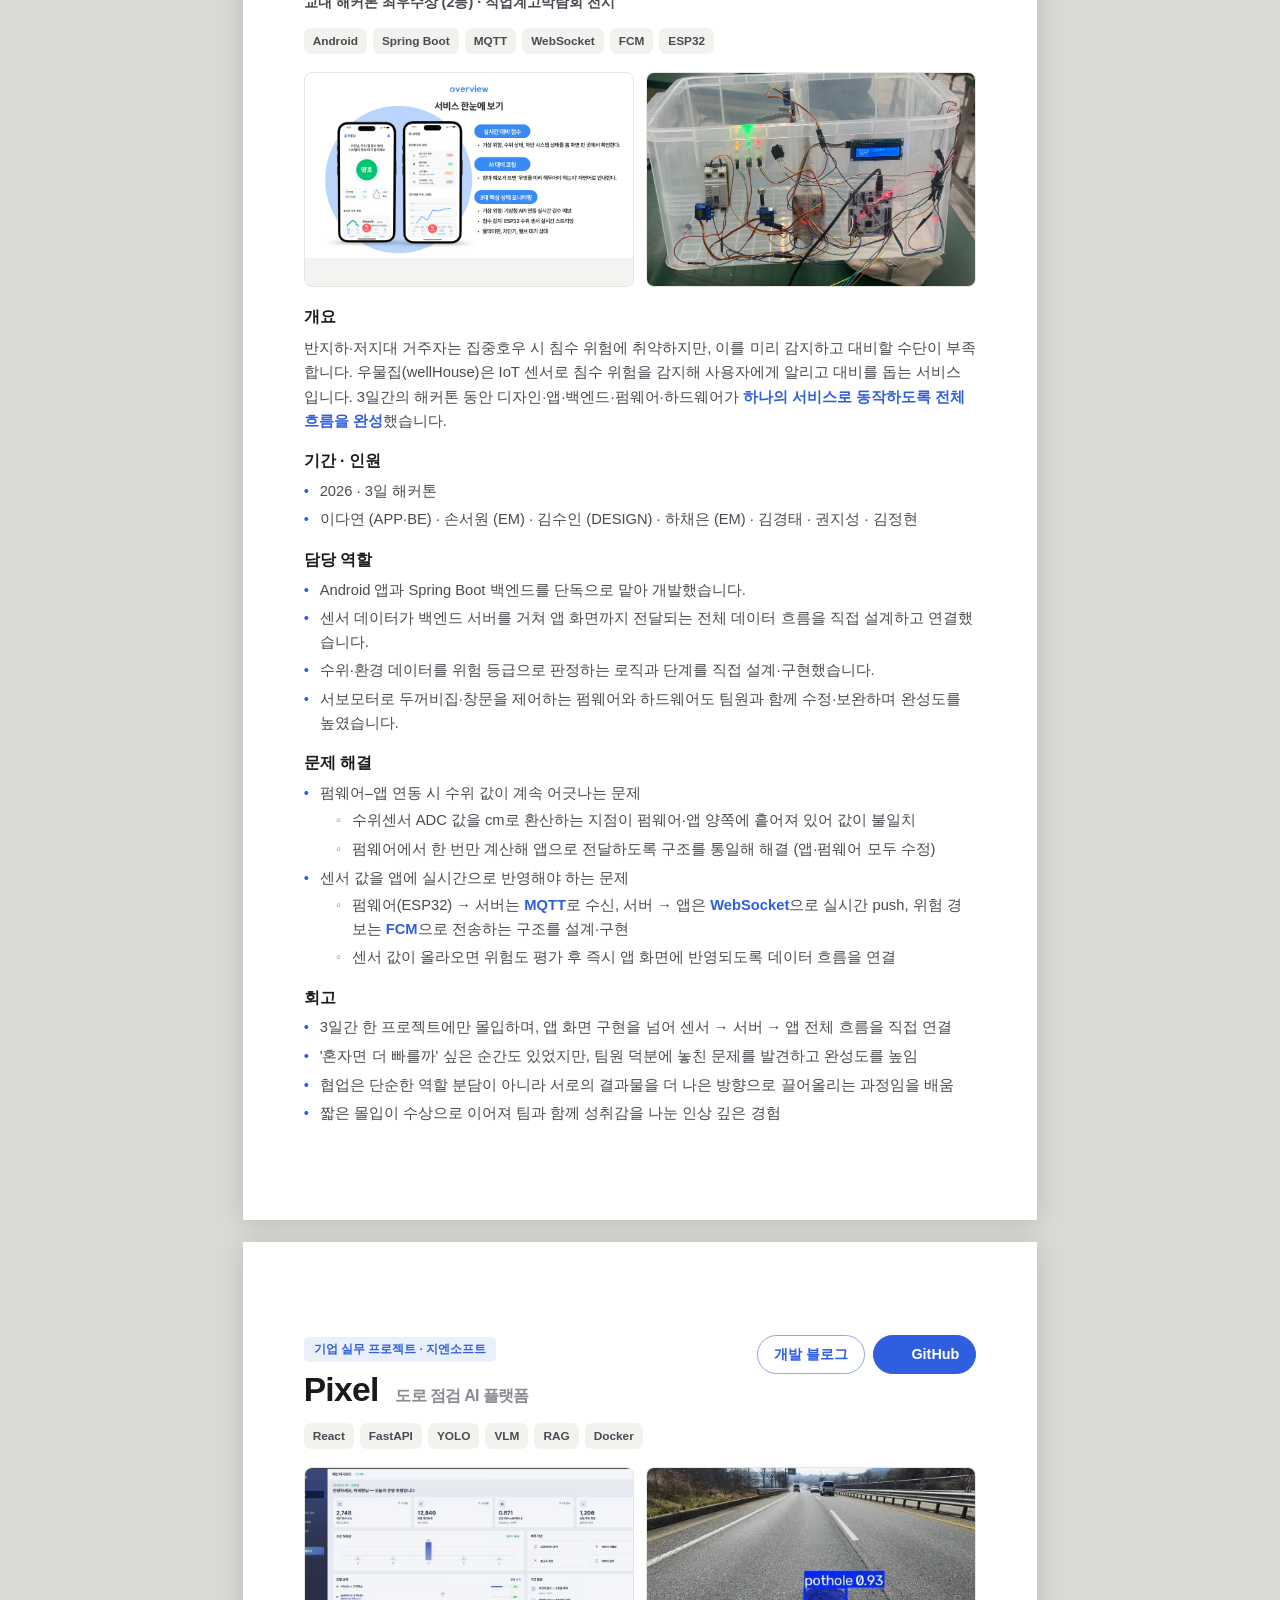
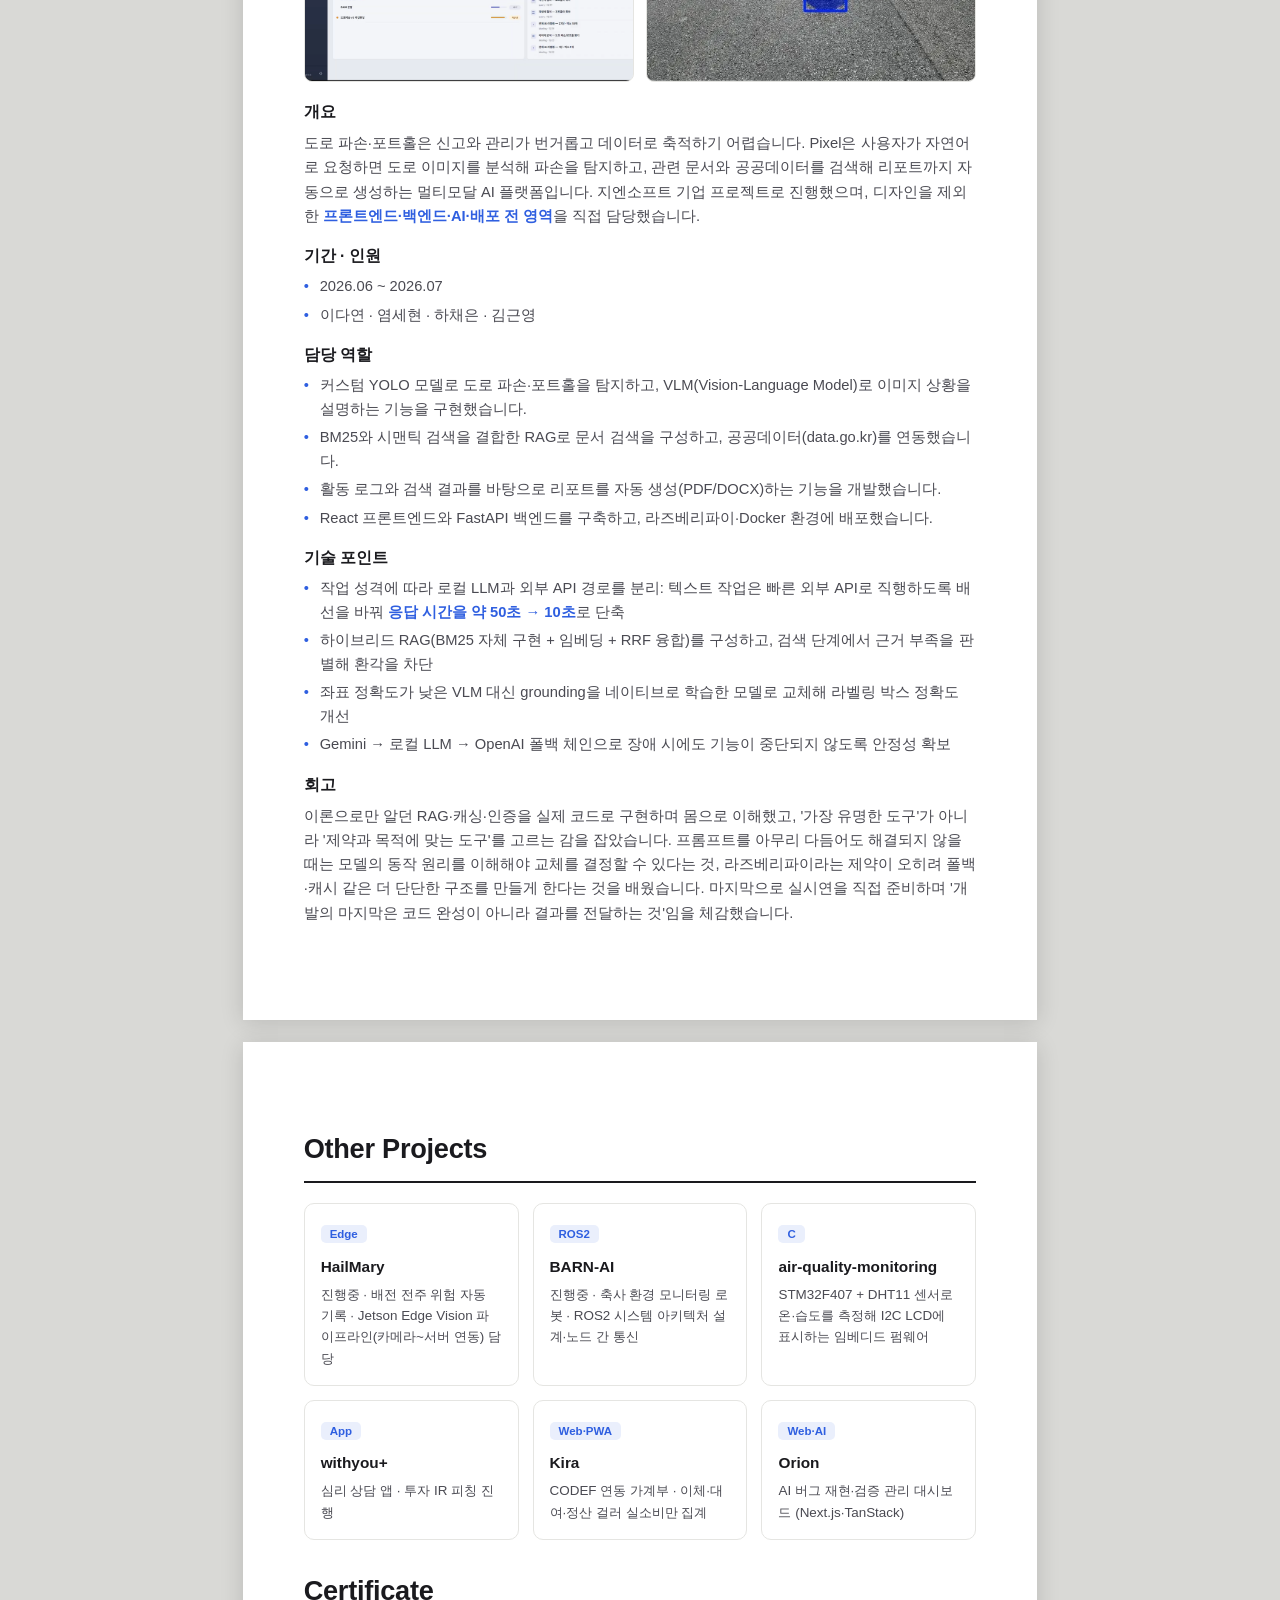
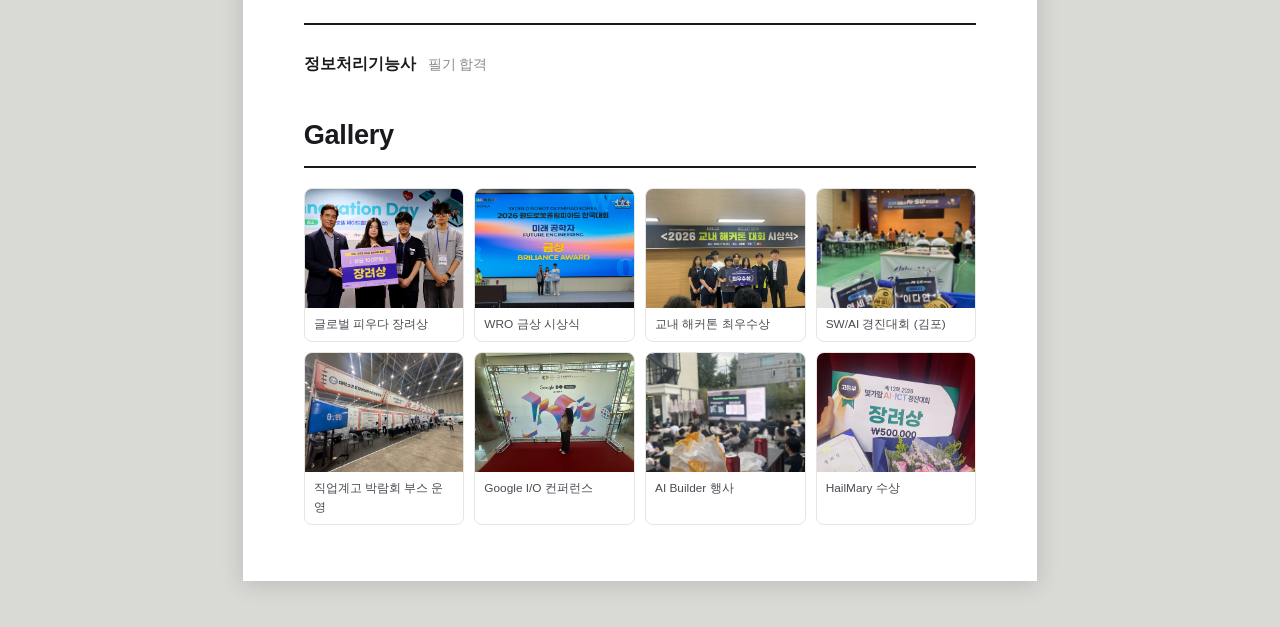
==== commit df56bcd1: "feat: Other Projects acid-rain→Orion(AI 버그 재현 대시보드) 교체·Skills 테두리만 제거(간격 유지) Co-Authored-By: Claude " ====
--- a/index_v1.html
+++ b/index_v1.html
@@ -437,10 +437,10 @@
           <h3>Kira</h3>
           <p>CODEF 연동 가계부 · 이체·대여·정산 걸러 실소비만 집계</p>
         </a>
-        <a class="mini" href="https://github.com/develu0825/acid-rain-game_JP" target="_blank" rel="noopener">
-          <span class="mini__lang">JS</span>
-          <h3>acid-rain-game</h3>
-          <p>단어 타이핑 산성비 게임</p>
+        <a class="mini" href="https://github.com/NONAMEDKERNEL" target="_blank" rel="noopener">
+          <span class="mini__lang">Web·AI</span>
+          <h3>Orion</h3>
+          <p>AI 버그 재현·검증 관리 대시보드 (Next.js·TanStack)</p>
         </a>
       </div>
     </section>
--- a/assets/style.css
+++ b/assets/style.css
@@ -88,7 +88,7 @@
 
 /* ==================== SKILLS ==================== */
 .skills { display: flex; flex-direction: column; gap: 12px; }
-.skills__group { border: 1px solid var(--line); border-radius: 12px; padding: 15px 18px; }
+.skills__group { border-radius: 12px; padding: 15px 18px; }
 .skills__group h3 { font-size: .9rem; font-weight: 700; text-transform: uppercase; letter-spacing: .05em; color: var(--ink); margin-bottom: 10px; }
 .pills { list-style: none; display: flex; flex-wrap: wrap; gap: 6px; }
 .pills li {
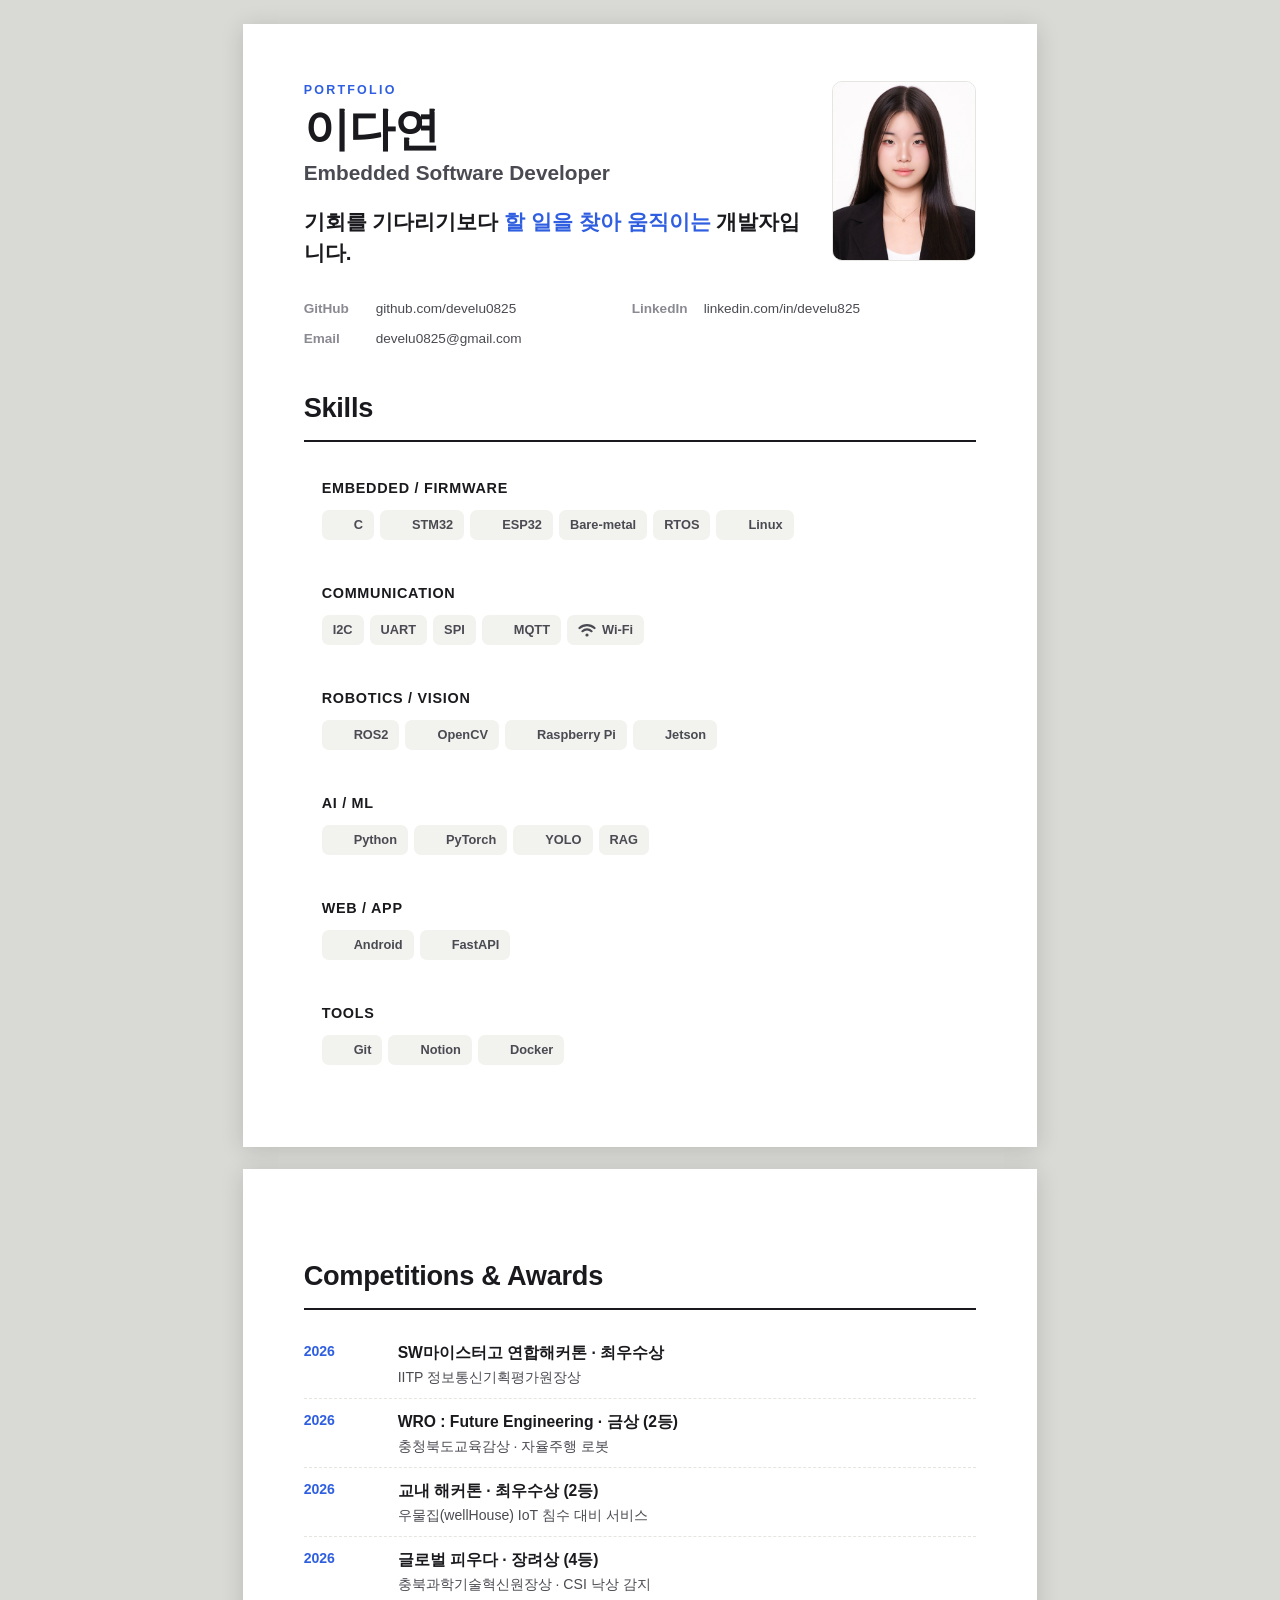
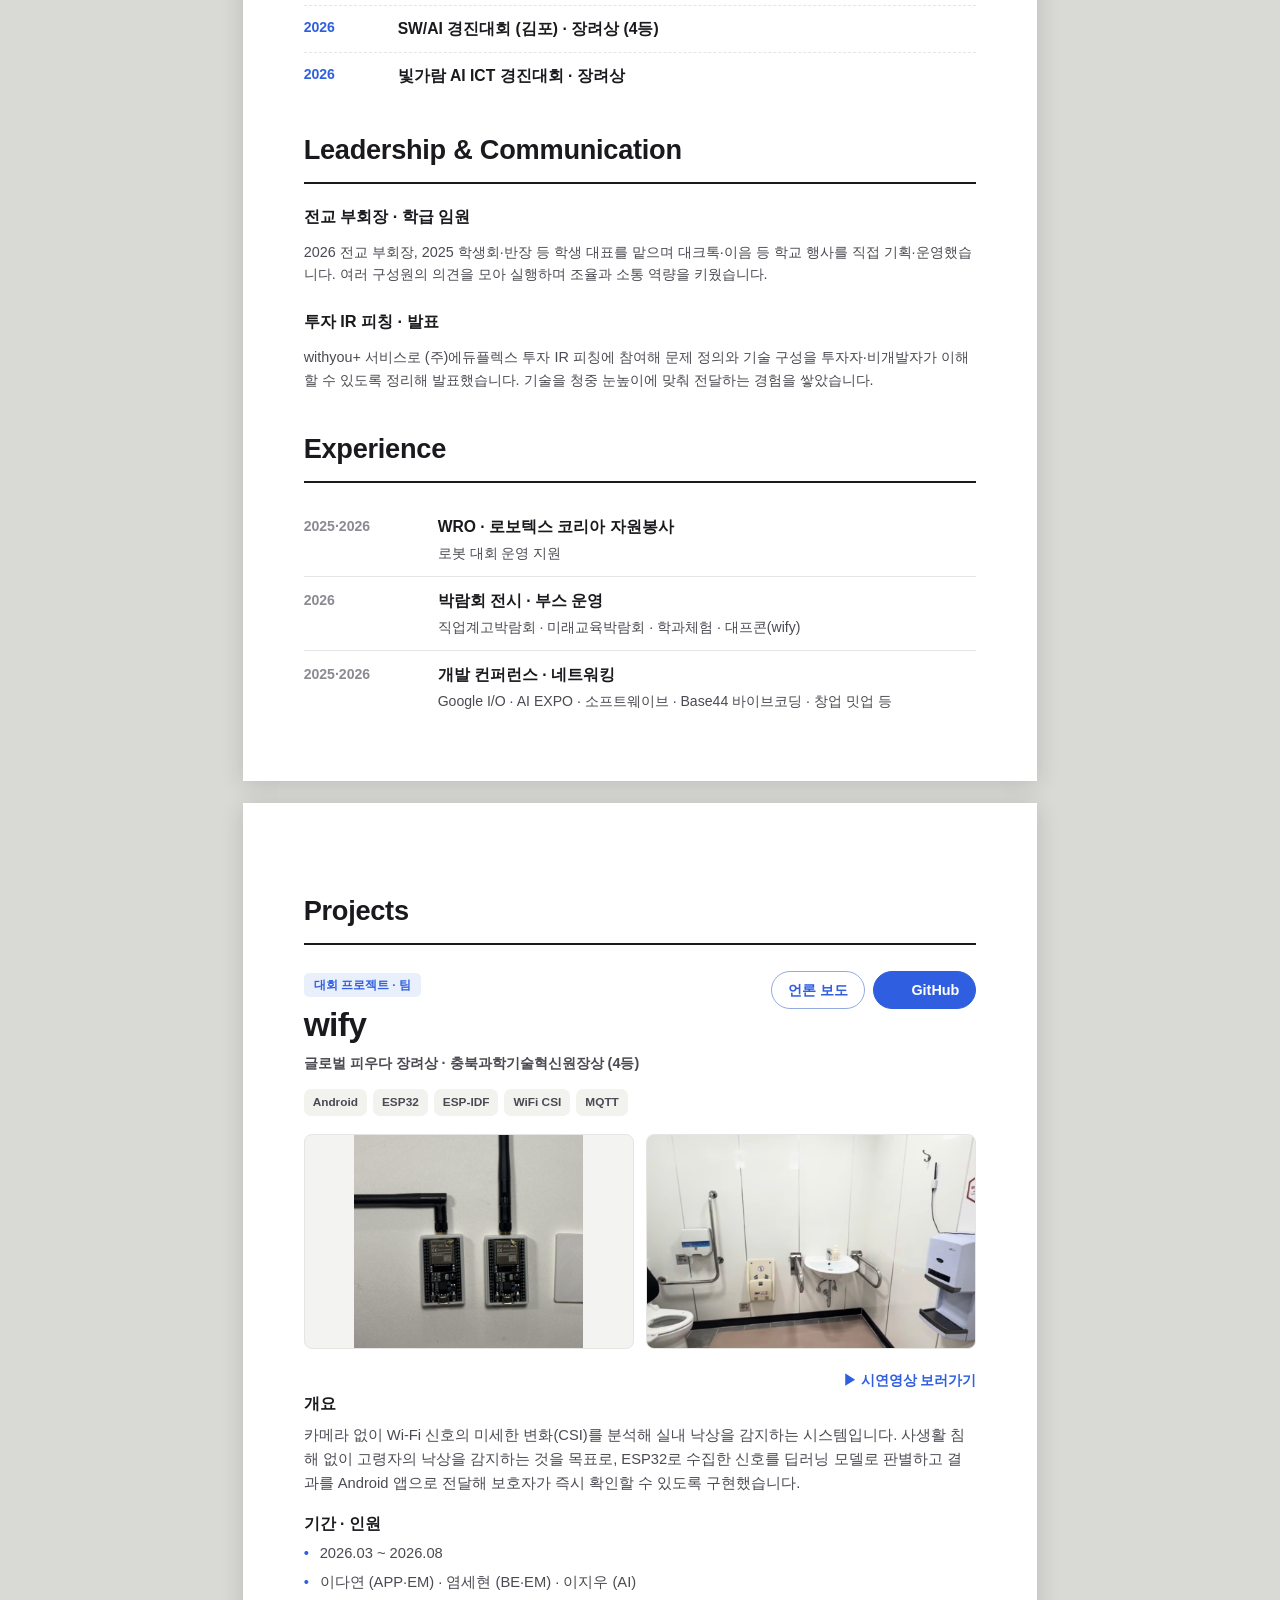
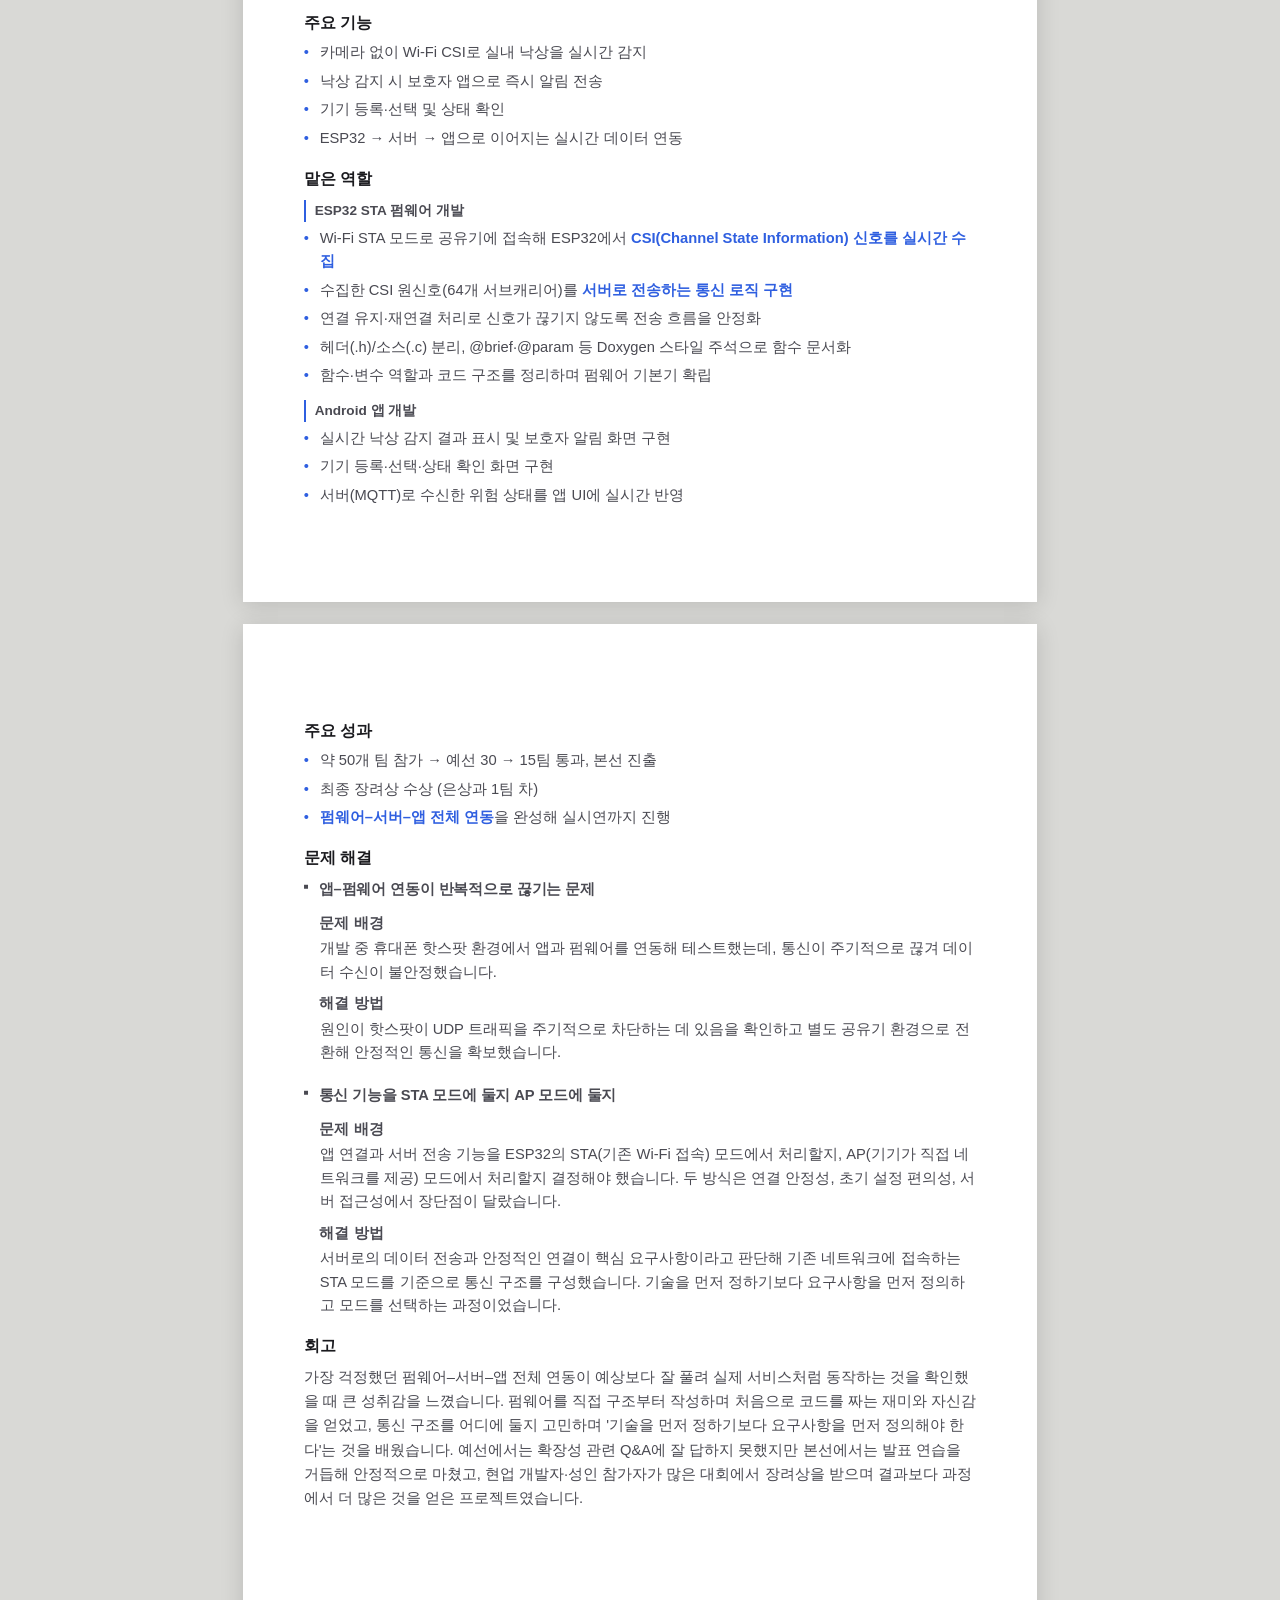
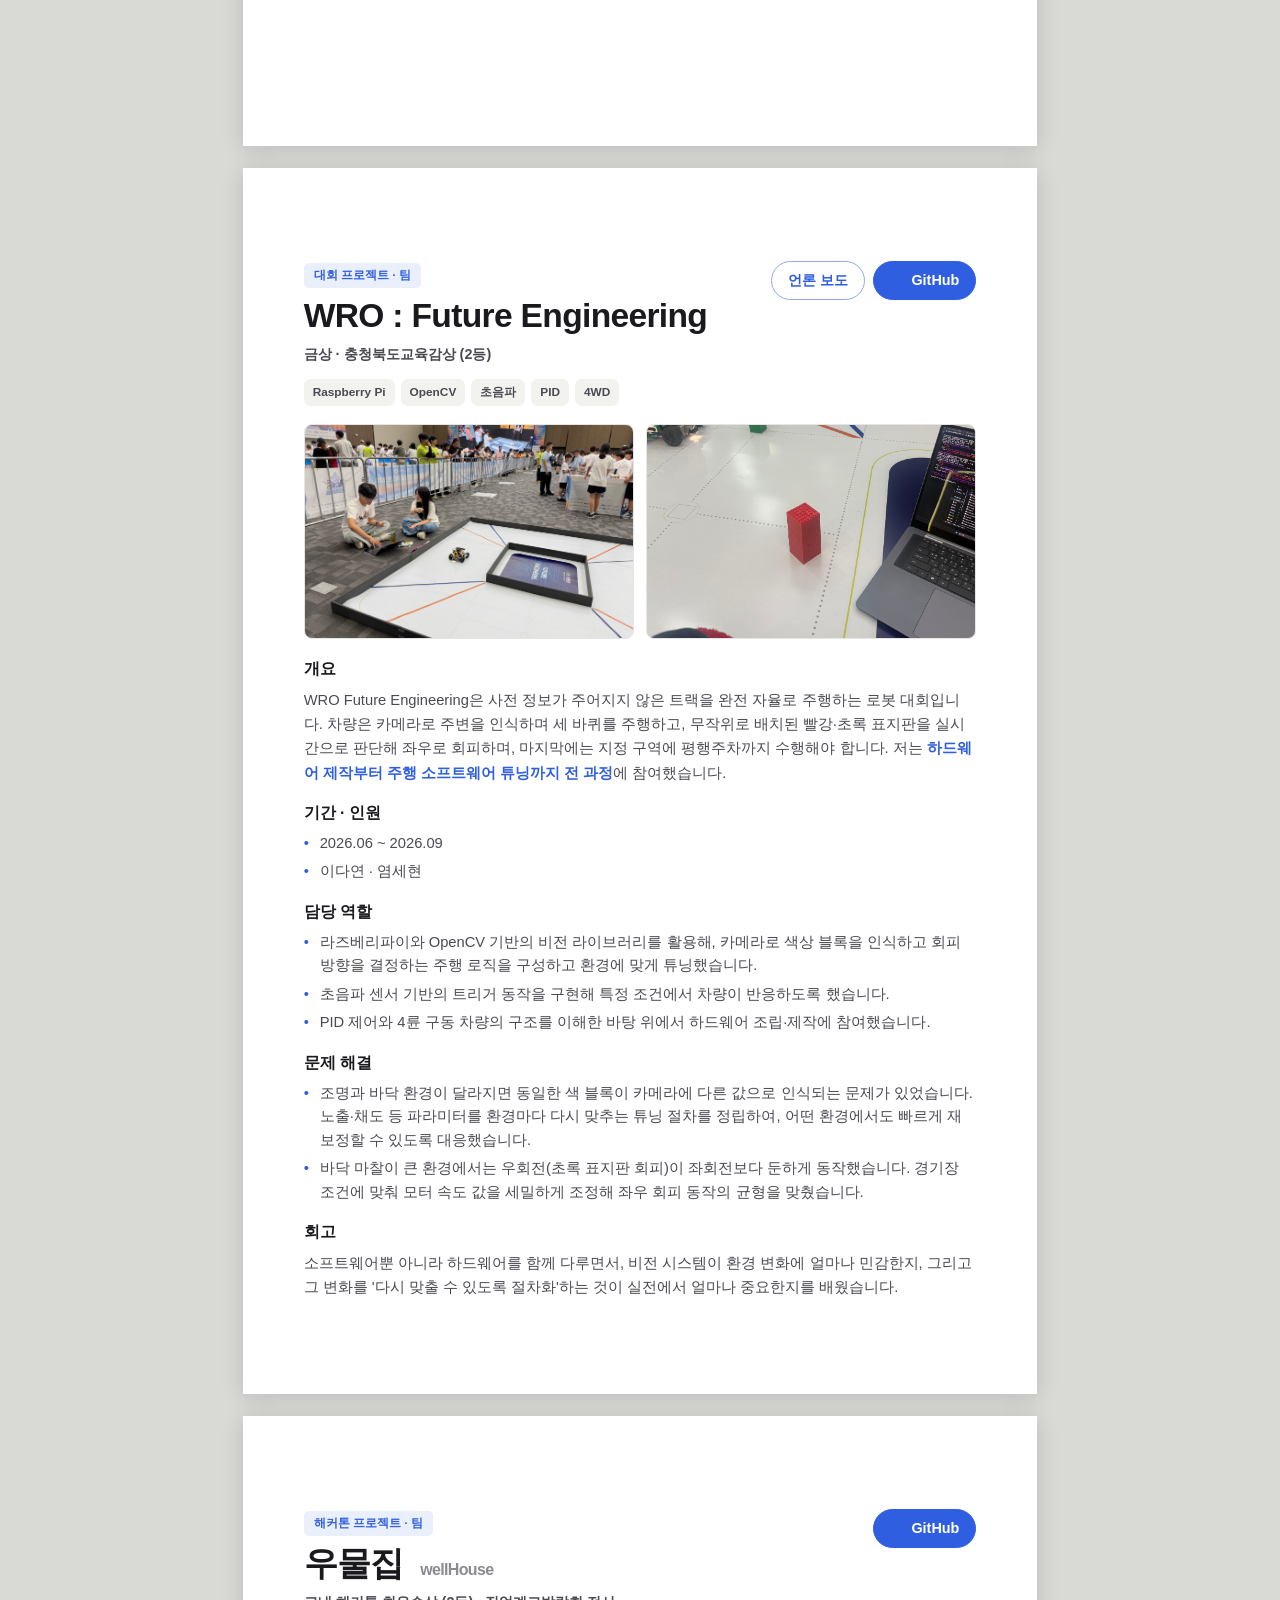
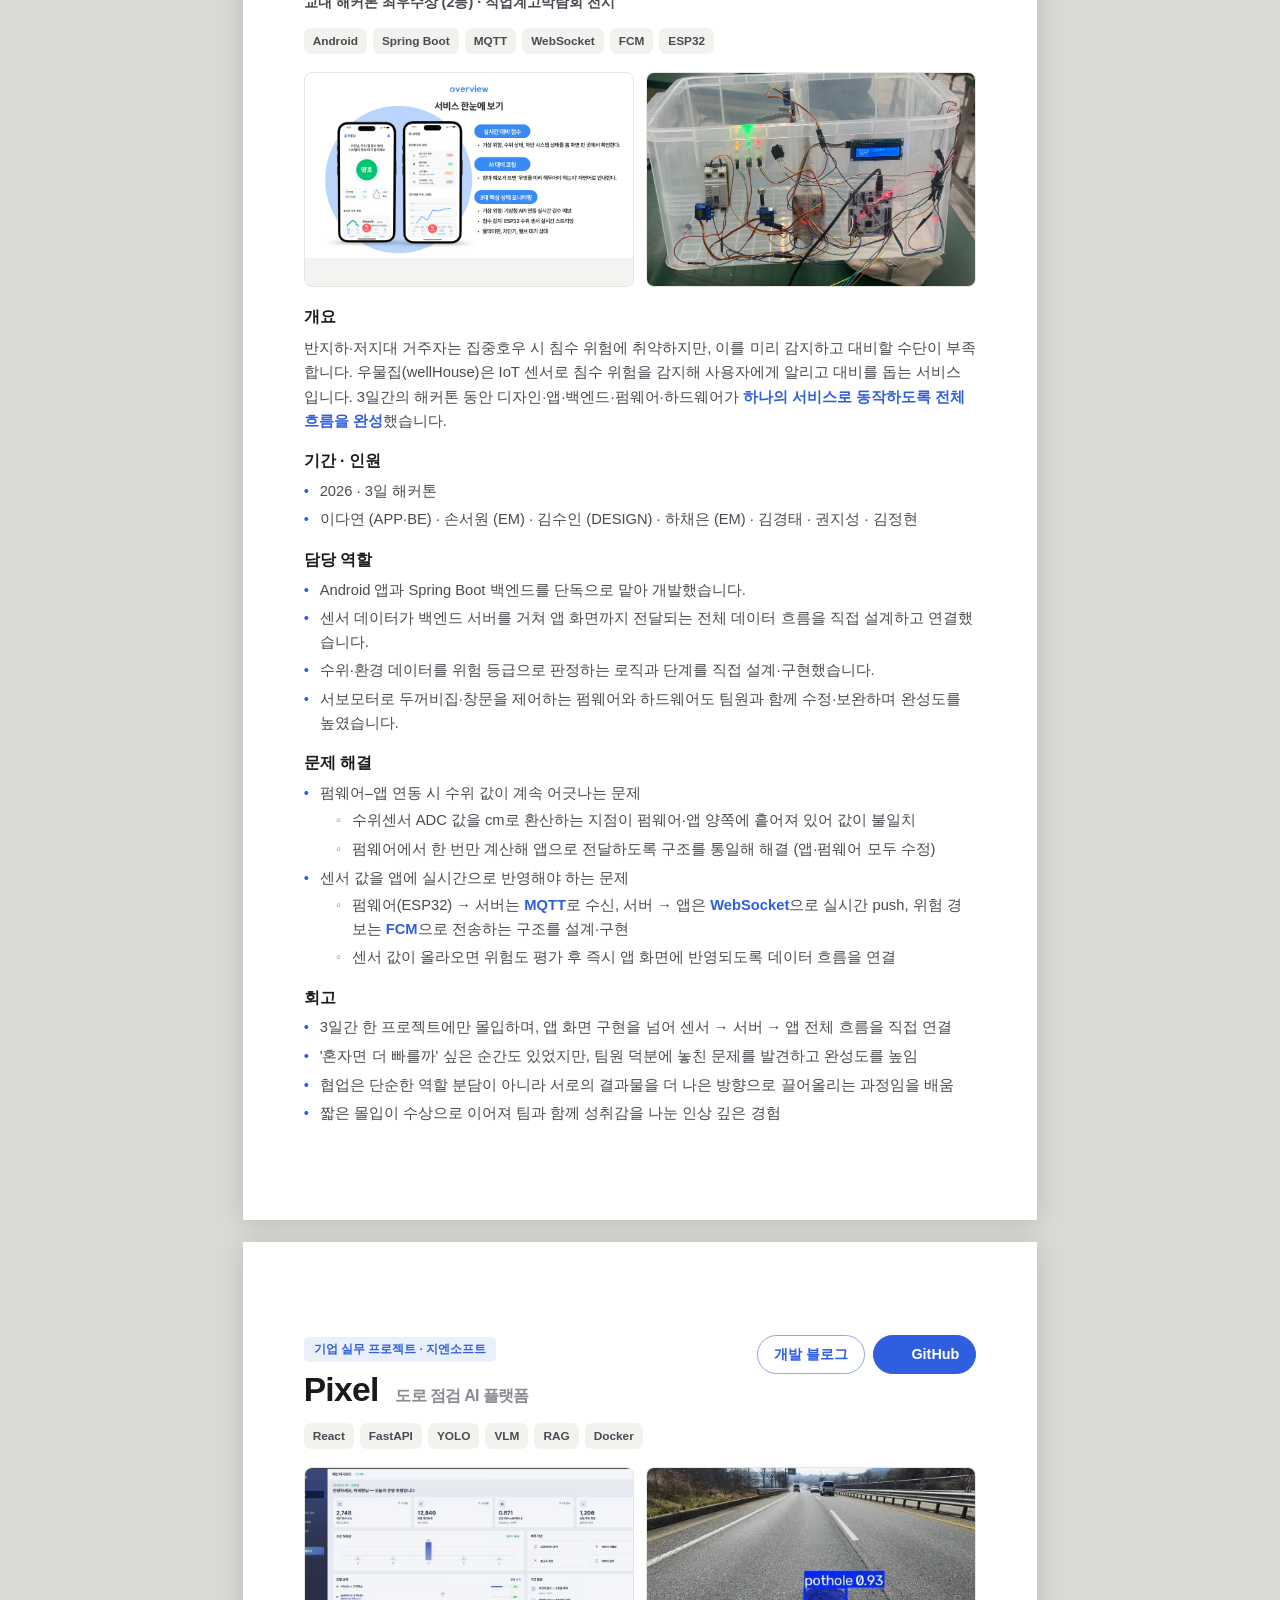
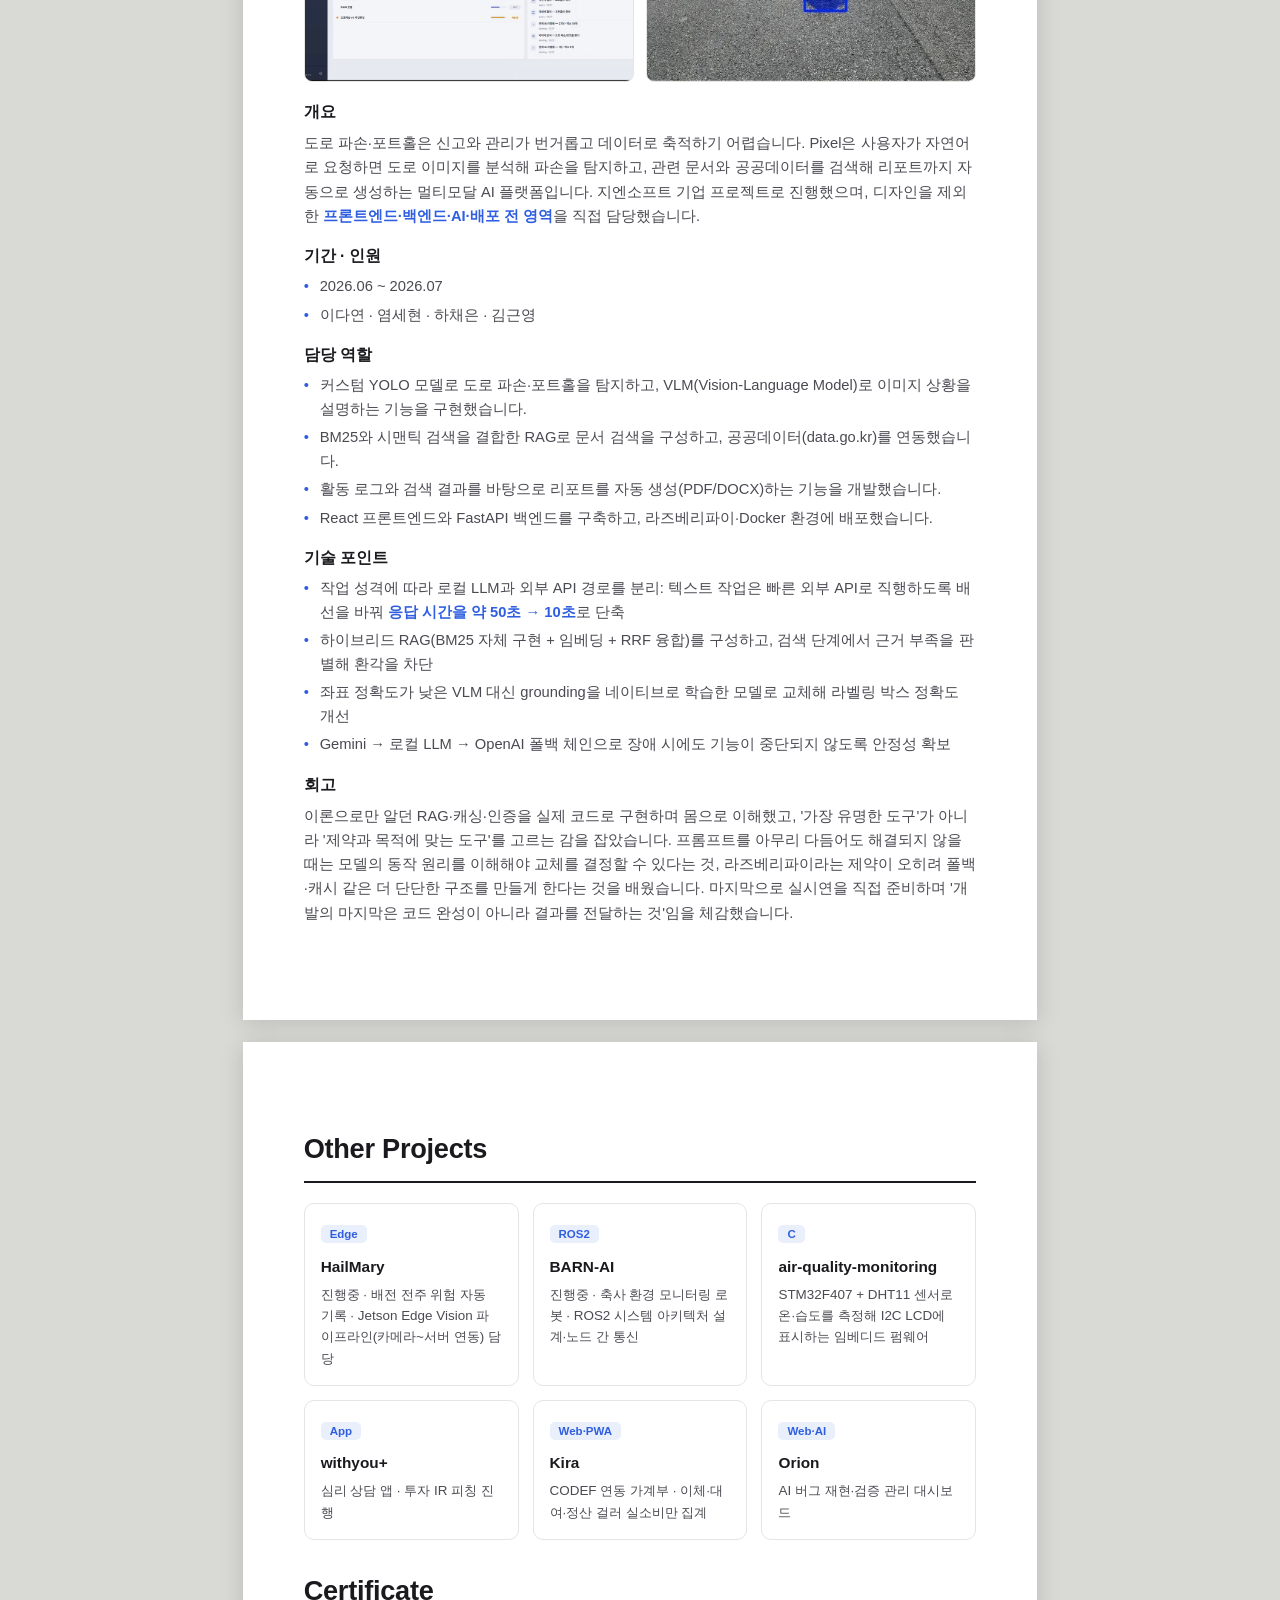
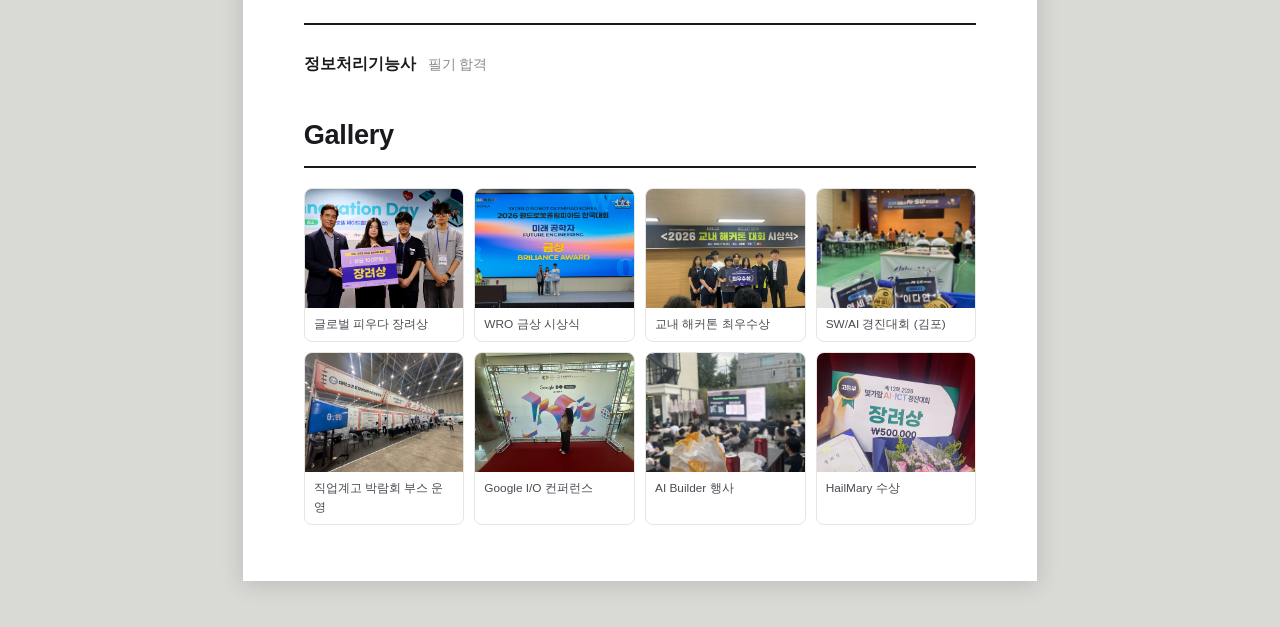
==== commit 1a27fdc1: "style: Other Projects Orion 설명에서 기술스택(Next.js·TanStack) 제거 Co-Authored-By: Claude Opus 4.8 (1M conte" ====
--- a/index_v1.html
+++ b/index_v1.html
@@ -440,7 +440,7 @@
         <a class="mini" href="https://github.com/NONAMEDKERNEL" target="_blank" rel="noopener">
           <span class="mini__lang">Web·AI</span>
           <h3>Orion</h3>
-          <p>AI 버그 재현·검증 관리 대시보드 (Next.js·TanStack)</p>
+          <p>AI 버그 재현·검증 관리 대시보드</p>
         </a>
       </div>
     </section>
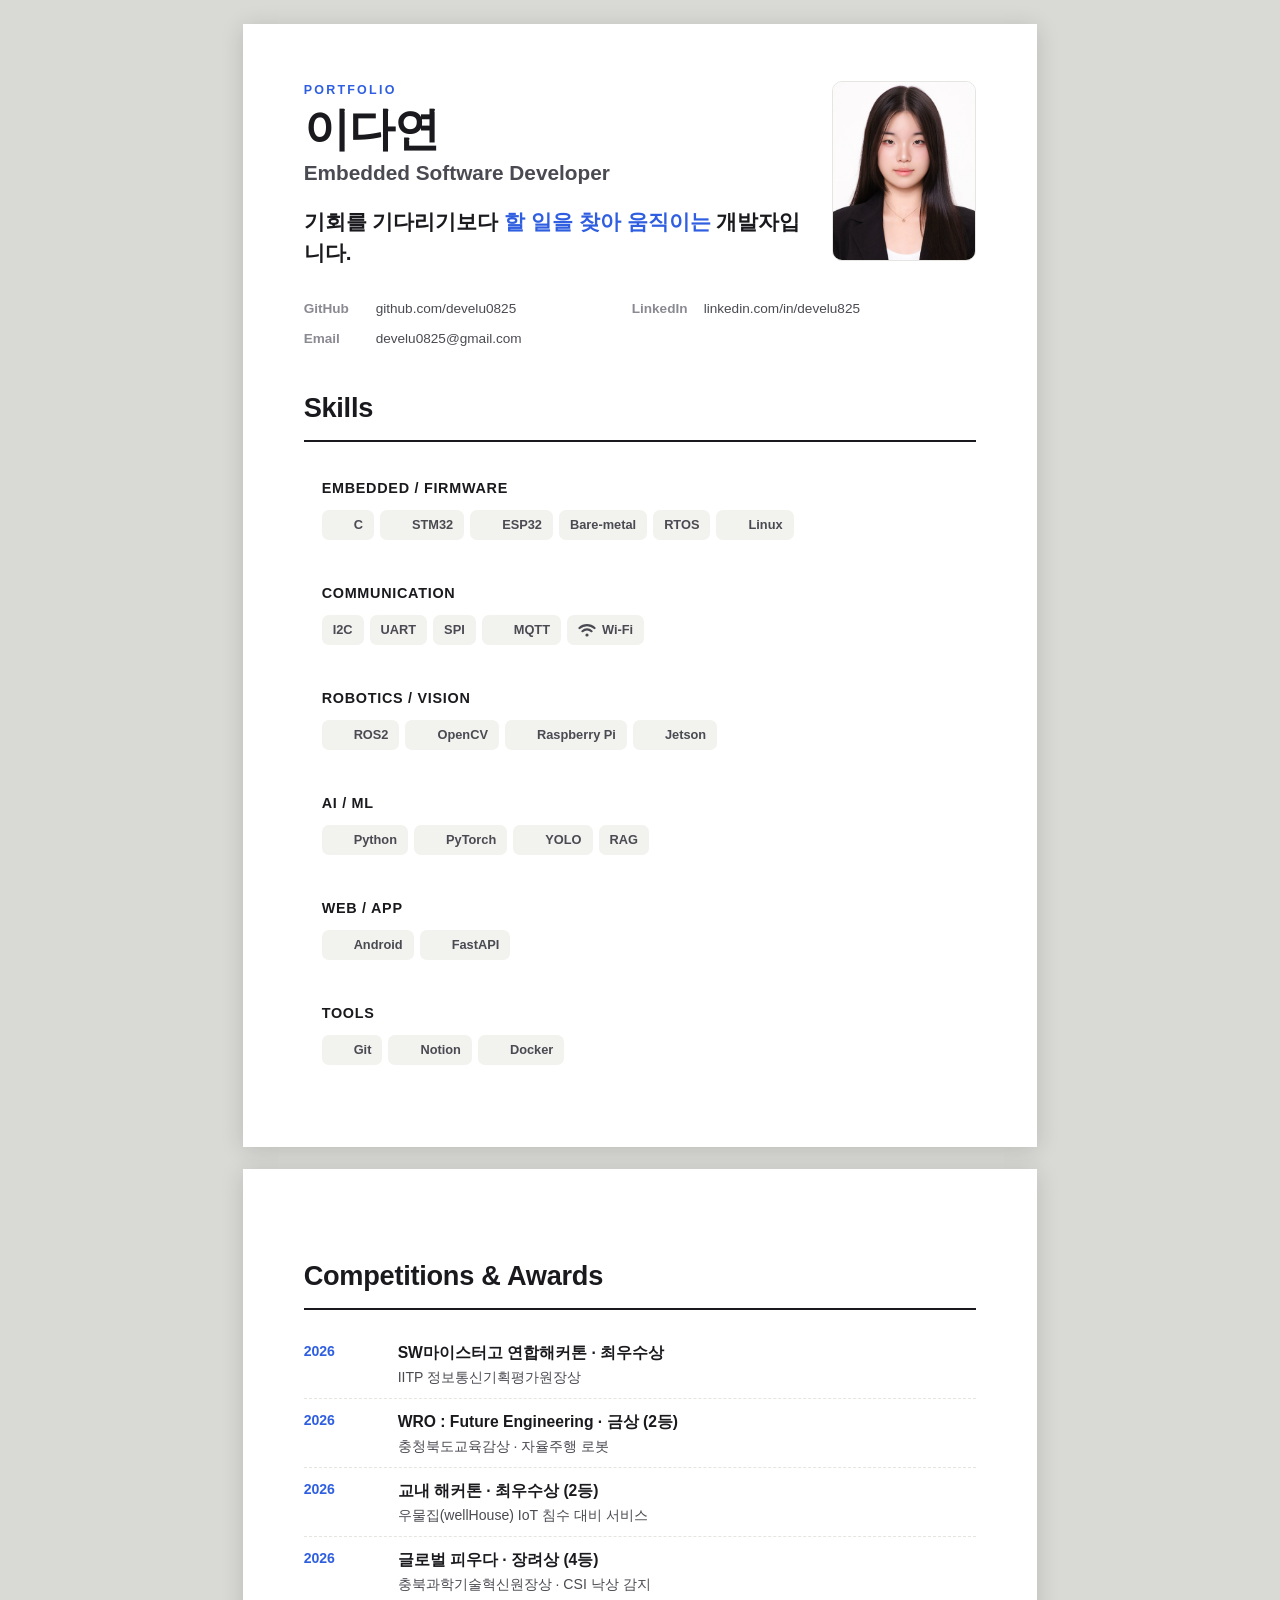
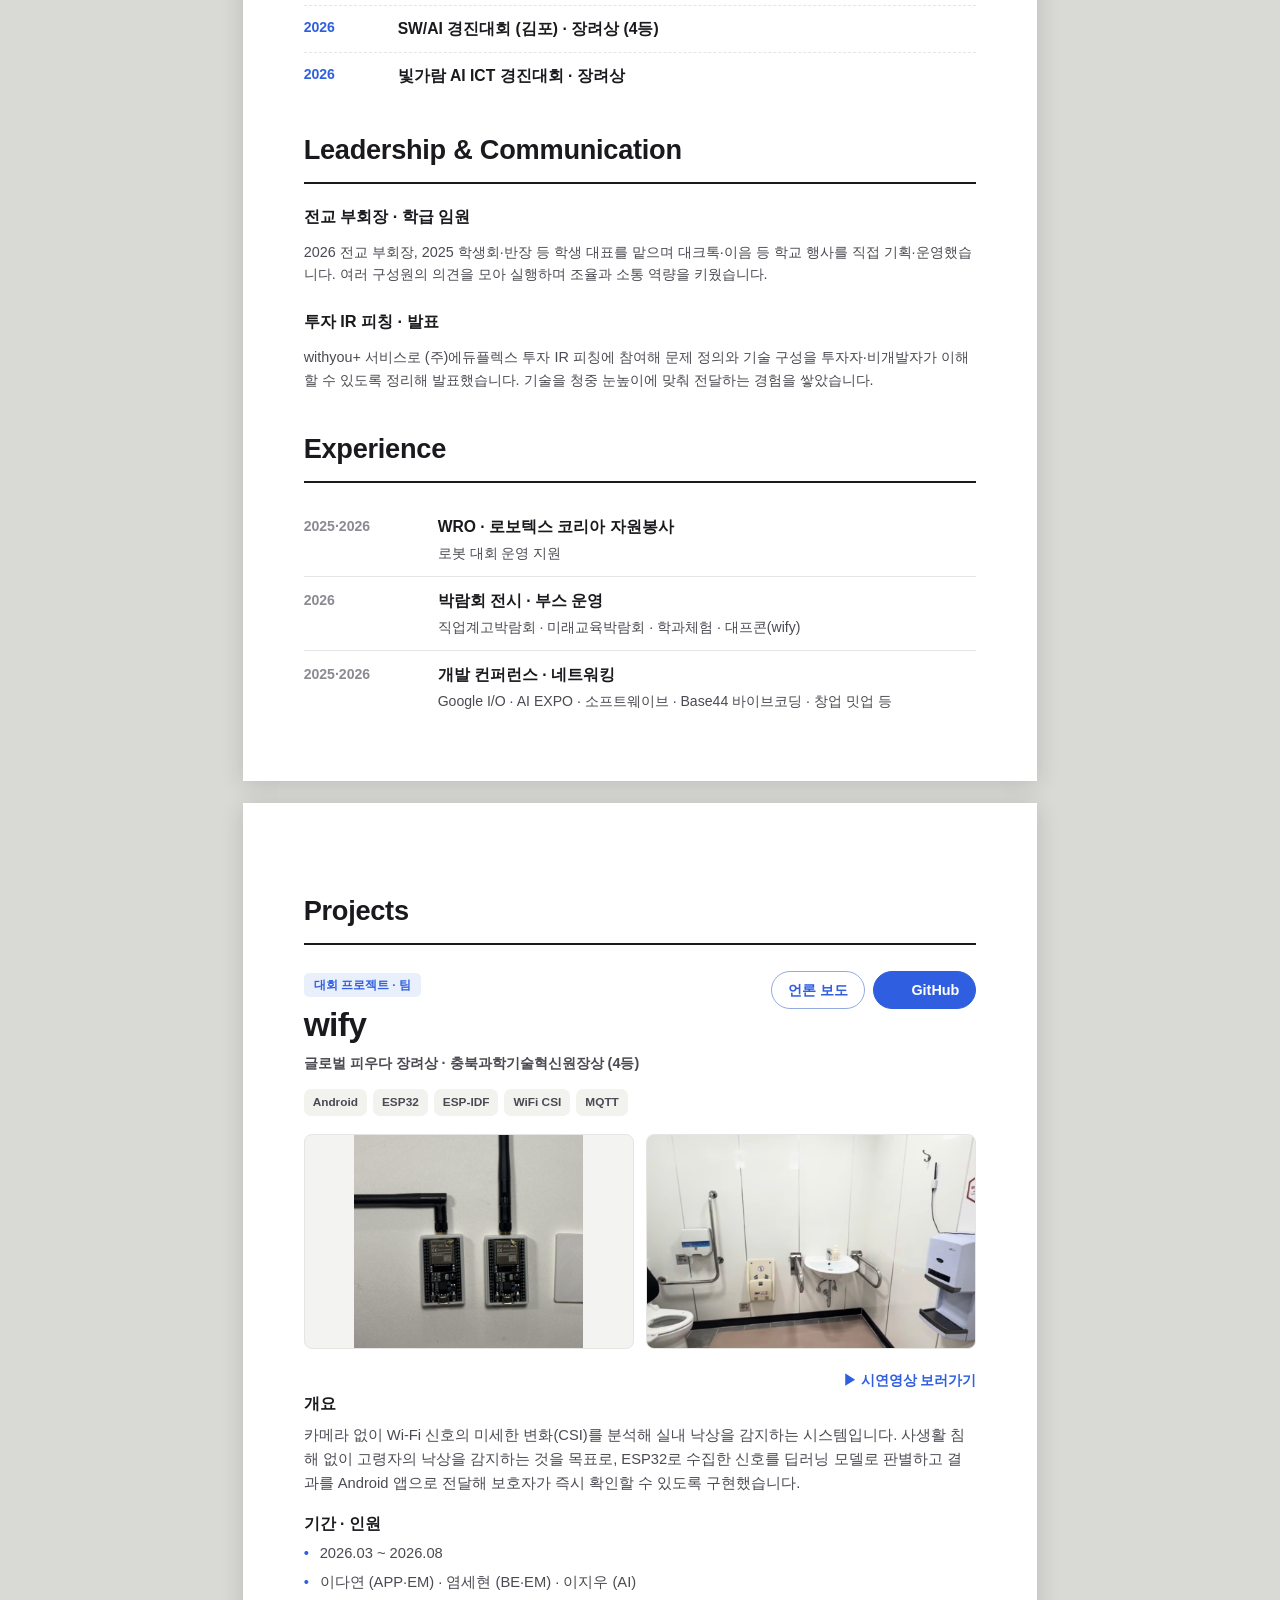
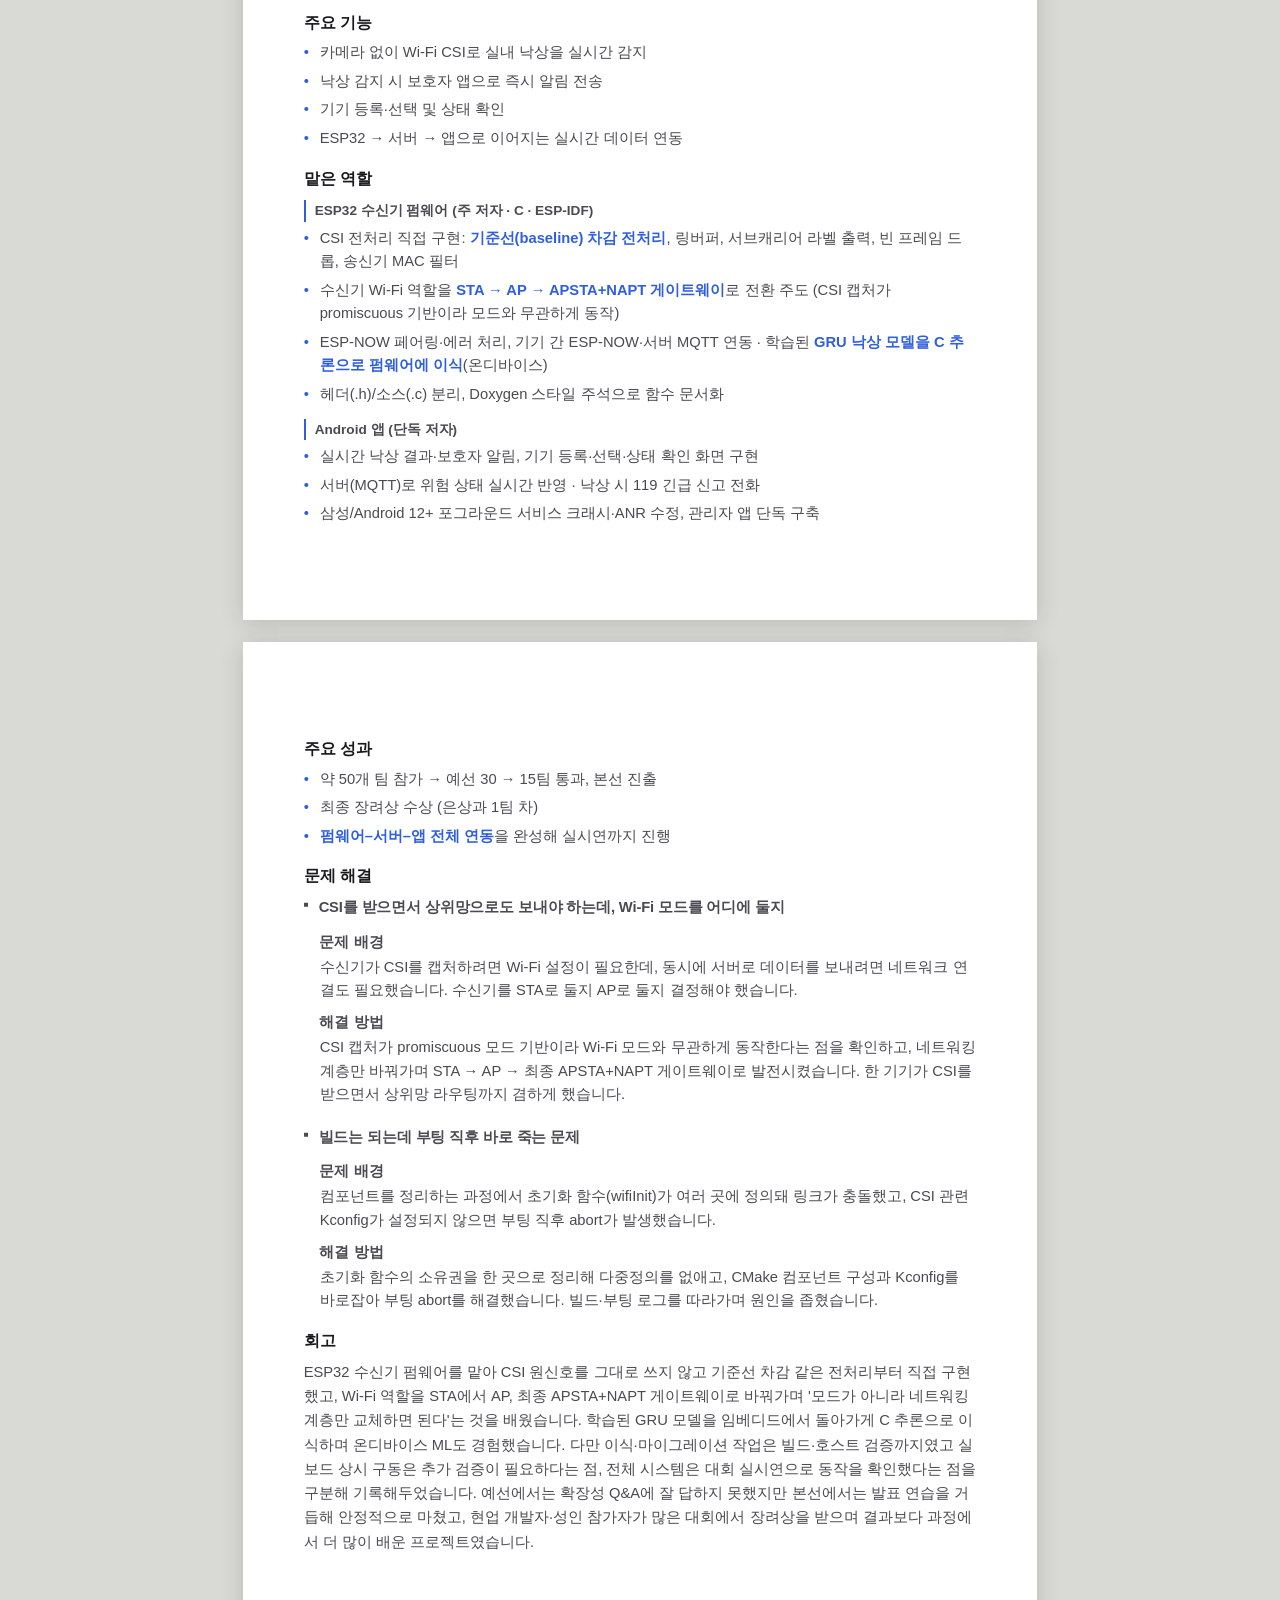
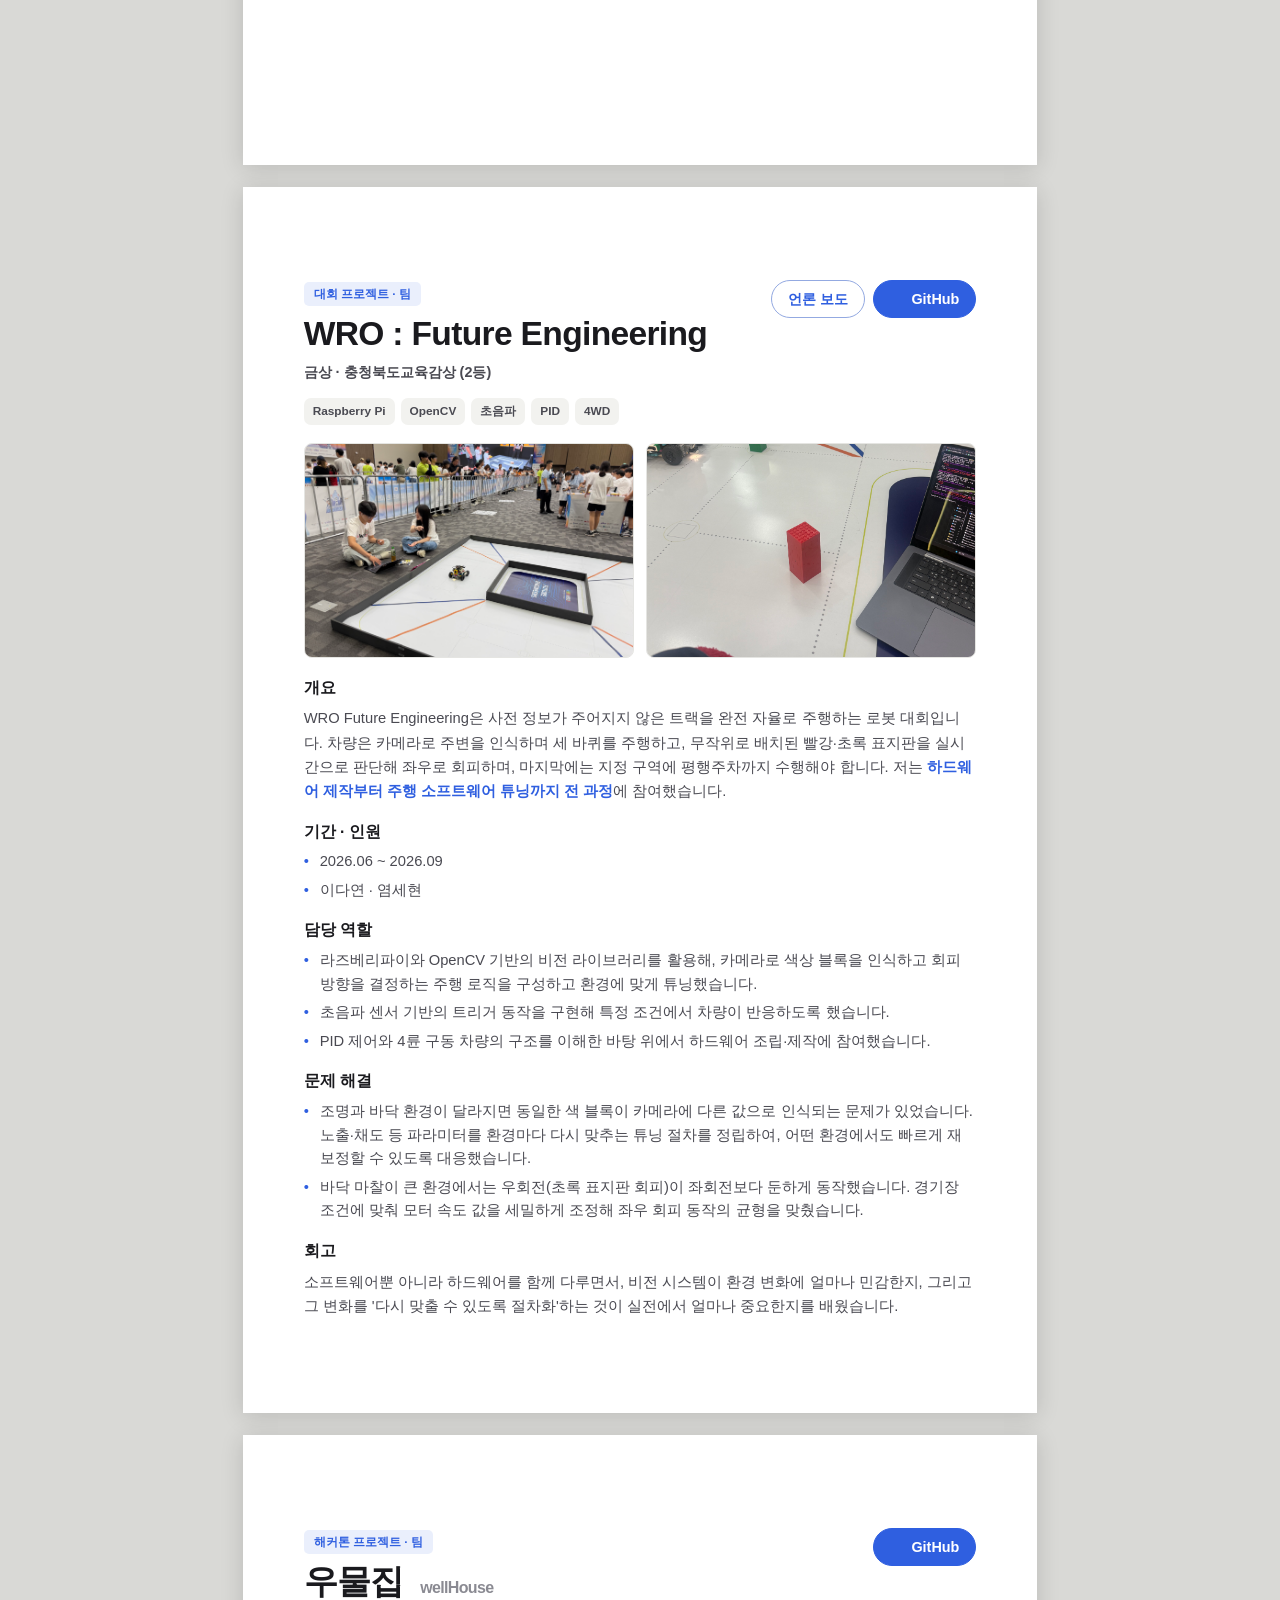
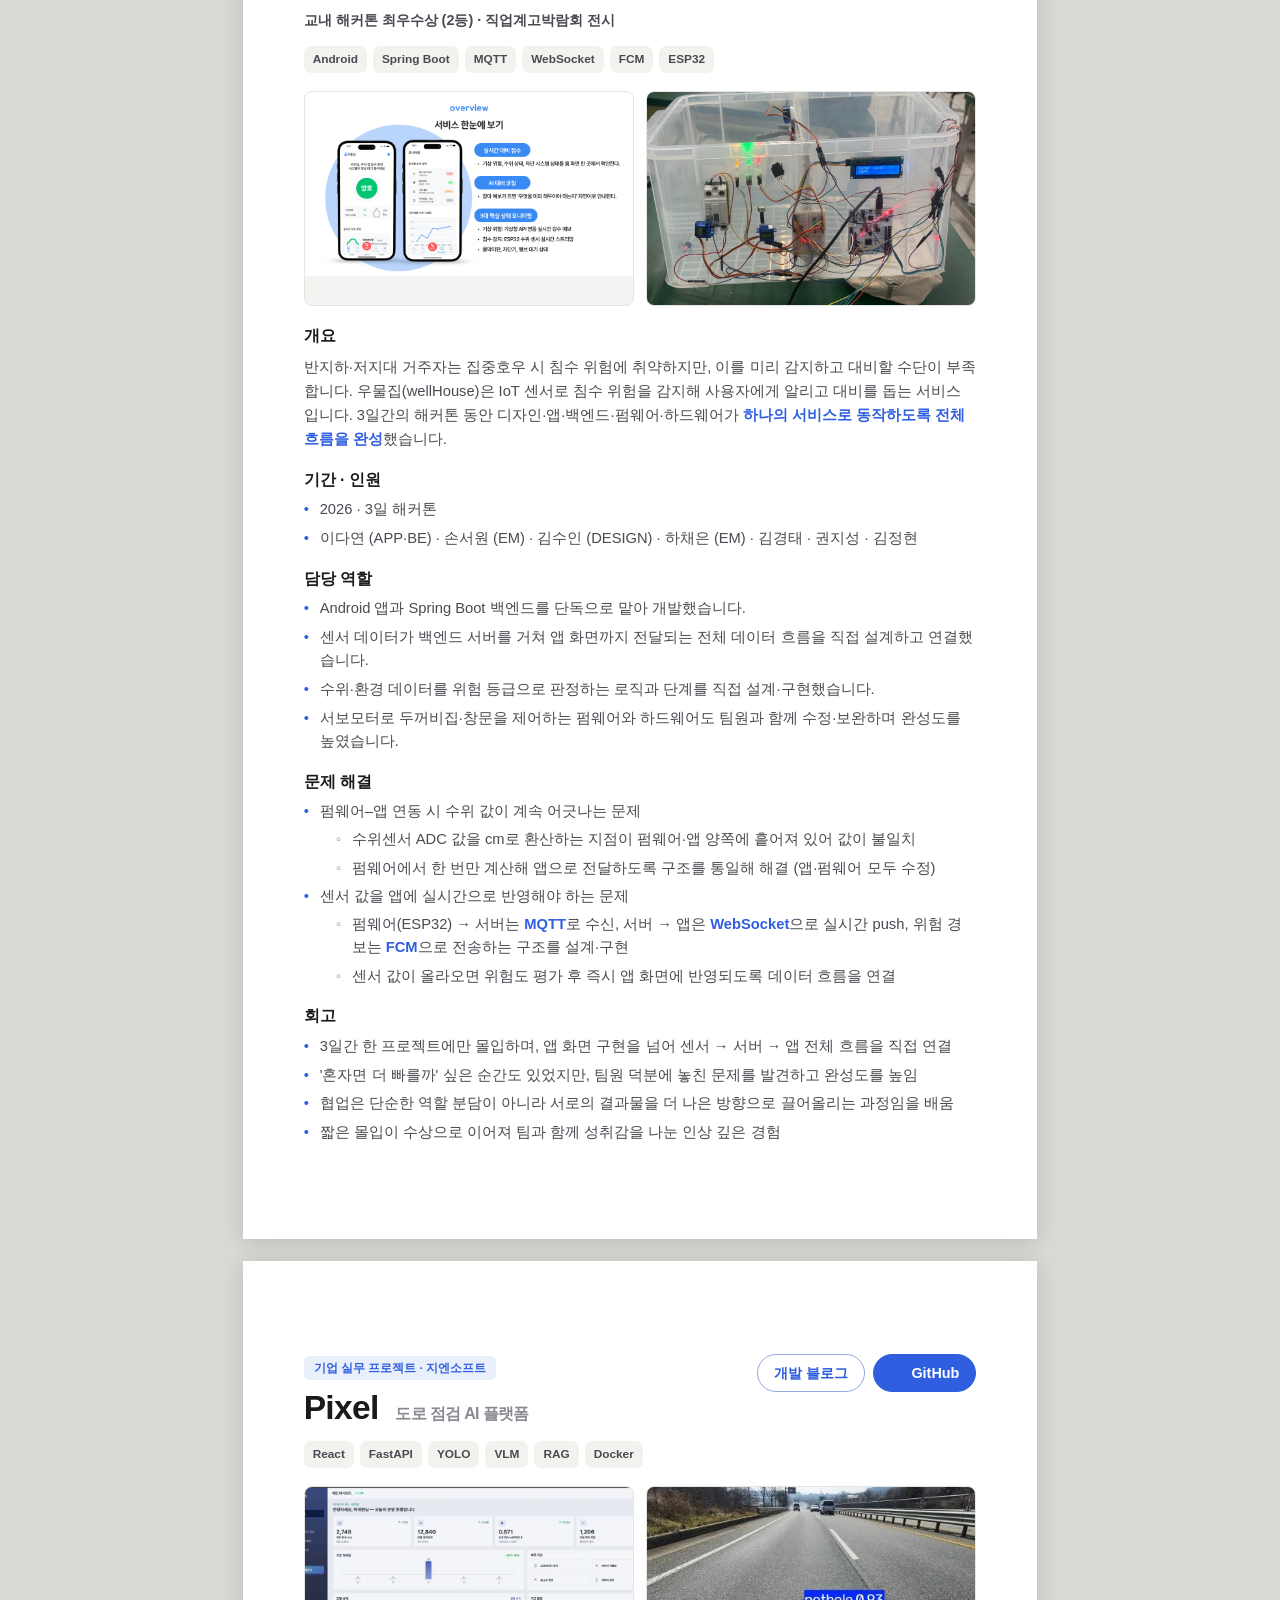
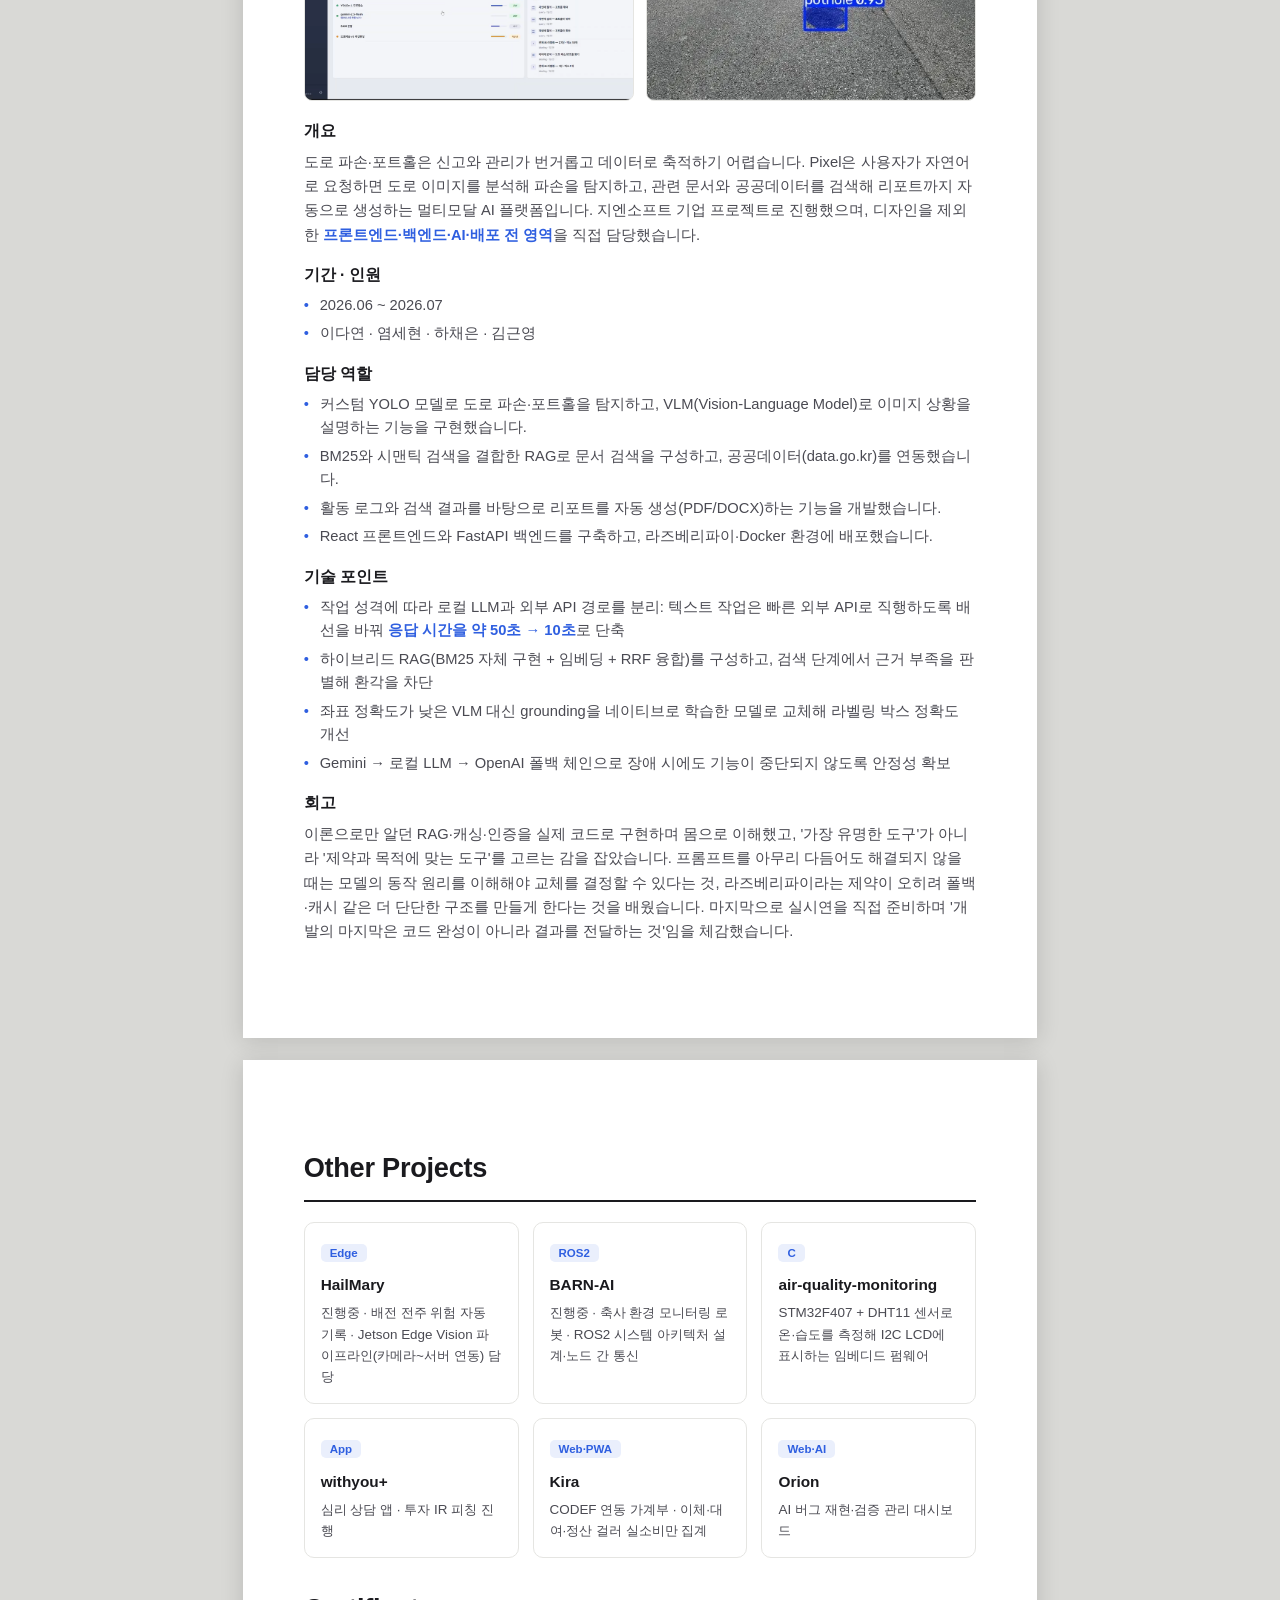
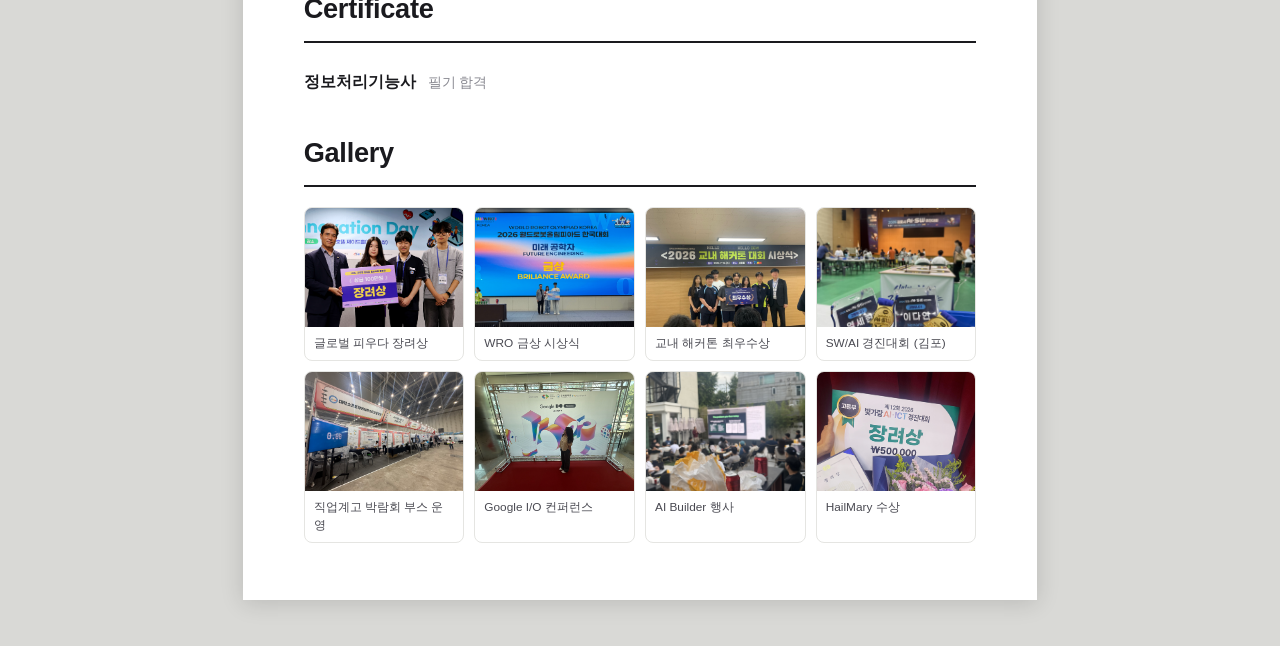
==== commit c8b273d2: "fix: wify 실제 기여 정확화·보강 (STA수집·UDP 오기 정정 → STA→AP→APSTA+NAPT 전환, baseline 전처리·온디바이스 ML 이식·빌드/부팅 디버깅·앱" ====
--- a/index_v1.html
+++ b/index_v1.html
@@ -193,21 +193,20 @@
           </div>
           <div class="proj__row"><h4>맡은 역할</h4>
             <div class="role-group">
-              <span class="role-group__h">ESP32 STA 펌웨어 개발</span>
+              <span class="role-group__h">ESP32 수신기 펌웨어 (주 저자 · C · ESP-IDF)</span>
               <ul>
-                <li>Wi-Fi STA 모드로 공유기에 접속해 ESP32에서 <span class="hl">CSI(Channel State Information) 신호를 실시간 수집</span></li>
-                <li>수집한 CSI 원신호(64개 서브캐리어)를 <span class="hl">서버로 전송하는 통신 로직 구현</span></li>
-                <li>연결 유지·재연결 처리로 신호가 끊기지 않도록 전송 흐름을 안정화</li>
-                <li>헤더(.h)/소스(.c) 분리, @brief·@param 등 Doxygen 스타일 주석으로 함수 문서화</li>
-                <li>함수·변수 역할과 코드 구조를 정리하며 펌웨어 기본기 확립</li>
+                <li>CSI 전처리 직접 구현: <span class="hl">기준선(baseline) 차감 전처리</span>, 링버퍼, 서브캐리어 라벨 출력, 빈 프레임 드롭, 송신기 MAC 필터</li>
+                <li>수신기 Wi-Fi 역할을 <span class="hl">STA → AP → APSTA+NAPT 게이트웨이</span>로 전환 주도 (CSI 캡처가 promiscuous 기반이라 모드와 무관하게 동작)</li>
+                <li>ESP-NOW 페어링·에러 처리, 기기 간 ESP-NOW·서버 MQTT 연동 · 학습된 <span class="hl">GRU 낙상 모델을 C 추론으로 펌웨어에 이식</span>(온디바이스)</li>
+                <li>헤더(.h)/소스(.c) 분리, Doxygen 스타일 주석으로 함수 문서화</li>
               </ul>
             </div>
             <div class="role-group">
-              <span class="role-group__h">Android 앱 개발</span>
+              <span class="role-group__h">Android 앱 (단독 저자)</span>
               <ul>
-                <li>실시간 낙상 감지 결과 표시 및 보호자 알림 화면 구현</li>
-                <li>기기 등록·선택·상태 확인 화면 구현</li>
-                <li>서버(MQTT)로 수신한 위험 상태를 앱 UI에 실시간 반영</li>
+                <li>실시간 낙상 결과·보호자 알림, 기기 등록·선택·상태 확인 화면 구현</li>
+                <li>서버(MQTT)로 위험 상태 실시간 반영 · 낙상 시 119 긴급 신고 전화</li>
+                <li>삼성/Android 12+ 포그라운드 서비스 크래시·ANR 수정, 관리자 앱 단독 구축</li>
               </ul>
             </div>
           </div>
@@ -230,21 +229,21 @@
           </div>
           <div class="proj__row"><h4>문제 해결</h4>
             <div class="ts">
-              <p class="ts__title">앱–펌웨어 연동이 반복적으로 끊기는 문제</p>
+              <p class="ts__title">CSI를 받으면서 상위망으로도 보내야 하는데, Wi-Fi 모드를 어디에 둘지</p>
               <p class="ts__label">문제 배경</p>
-              <p>개발 중 휴대폰 핫스팟 환경에서 앱과 펌웨어를 연동해 테스트했는데, 통신이 주기적으로 끊겨 데이터 수신이 불안정했습니다.</p>
+              <p>수신기가 CSI를 캡처하려면 Wi-Fi 설정이 필요한데, 동시에 서버로 데이터를 보내려면 네트워크 연결도 필요했습니다. 수신기를 STA로 둘지 AP로 둘지 결정해야 했습니다.</p>
               <p class="ts__label">해결 방법</p>
-              <p>원인이 핫스팟이 UDP 트래픽을 주기적으로 차단하는 데 있음을 확인하고 별도 공유기 환경으로 전환해 안정적인 통신을 확보했습니다.</p>
+              <p>CSI 캡처가 promiscuous 모드 기반이라 Wi-Fi 모드와 무관하게 동작한다는 점을 확인하고, 네트워킹 계층만 바꿔가며 STA → AP → 최종 APSTA+NAPT 게이트웨이로 발전시켰습니다. 한 기기가 CSI를 받으면서 상위망 라우팅까지 겸하게 했습니다.</p>
             </div>
             <div class="ts">
-              <p class="ts__title">통신 기능을 STA 모드에 둘지 AP 모드에 둘지</p>
+              <p class="ts__title">빌드는 되는데 부팅 직후 바로 죽는 문제</p>
               <p class="ts__label">문제 배경</p>
-              <p>앱 연결과 서버 전송 기능을 ESP32의 STA(기존 Wi-Fi 접속) 모드에서 처리할지, AP(기기가 직접 네트워크를 제공) 모드에서 처리할지 결정해야 했습니다. 두 방식은 연결 안정성, 초기 설정 편의성, 서버 접근성에서 장단점이 달랐습니다.</p>
+              <p>컴포넌트를 정리하는 과정에서 초기화 함수(wifiInit)가 여러 곳에 정의돼 링크가 충돌했고, CSI 관련 Kconfig가 설정되지 않으면 부팅 직후 abort가 발생했습니다.</p>
               <p class="ts__label">해결 방법</p>
-              <p>서버로의 데이터 전송과 안정적인 연결이 핵심 요구사항이라고 판단해 기존 네트워크에 접속하는 STA 모드를 기준으로 통신 구조를 구성했습니다. 기술을 먼저 정하기보다 요구사항을 먼저 정의하고 모드를 선택하는 과정이었습니다.</p>
+              <p>초기화 함수의 소유권을 한 곳으로 정리해 다중정의를 없애고, CMake 컴포넌트 구성과 Kconfig를 바로잡아 부팅 abort를 해결했습니다. 빌드·부팅 로그를 따라가며 원인을 좁혔습니다.</p>
             </div>
           </div>
-          <div class="proj__row"><h4>회고</h4><p>가장 걱정했던 펌웨어–서버–앱 전체 연동이 예상보다 잘 풀려 실제 서비스처럼 동작하는 것을 확인했을 때 큰 성취감을 느꼈습니다. 펌웨어를 직접 구조부터 작성하며 처음으로 코드를 짜는 재미와 자신감을 얻었고, 통신 구조를 어디에 둘지 고민하며 '기술을 먼저 정하기보다 요구사항을 먼저 정의해야 한다'는 것을 배웠습니다. 예선에서는 확장성 관련 Q&amp;A에 잘 답하지 못했지만 본선에서는 발표 연습을 거듭해 안정적으로 마쳤고, 현업 개발자·성인 참가자가 많은 대회에서 장려상을 받으며 결과보다 과정에서 더 많은 것을 얻은 프로젝트였습니다.</p></div>
+          <div class="proj__row"><h4>회고</h4><p>ESP32 수신기 펌웨어를 맡아 CSI 원신호를 그대로 쓰지 않고 기준선 차감 같은 전처리부터 직접 구현했고, Wi-Fi 역할을 STA에서 AP, 최종 APSTA+NAPT 게이트웨이로 바꿔가며 '모드가 아니라 네트워킹 계층만 교체하면 된다'는 것을 배웠습니다. 학습된 GRU 모델을 임베디드에서 돌아가게 C 추론으로 이식하며 온디바이스 ML도 경험했습니다. 다만 이식·마이그레이션 작업은 빌드·호스트 검증까지였고 실보드 상시 구동은 추가 검증이 필요하다는 점, 전체 시스템은 대회 실시연으로 동작을 확인했다는 점을 구분해 기록해두었습니다. 예선에서는 확장성 Q&amp;A에 잘 답하지 못했지만 본선에서는 발표 연습을 거듭해 안정적으로 마쳤고, 현업 개발자·성인 참가자가 많은 대회에서 장려상을 받으며 결과보다 과정에서 더 많이 배운 프로젝트였습니다.</p></div>
         </div>
       </article>
     </section>
